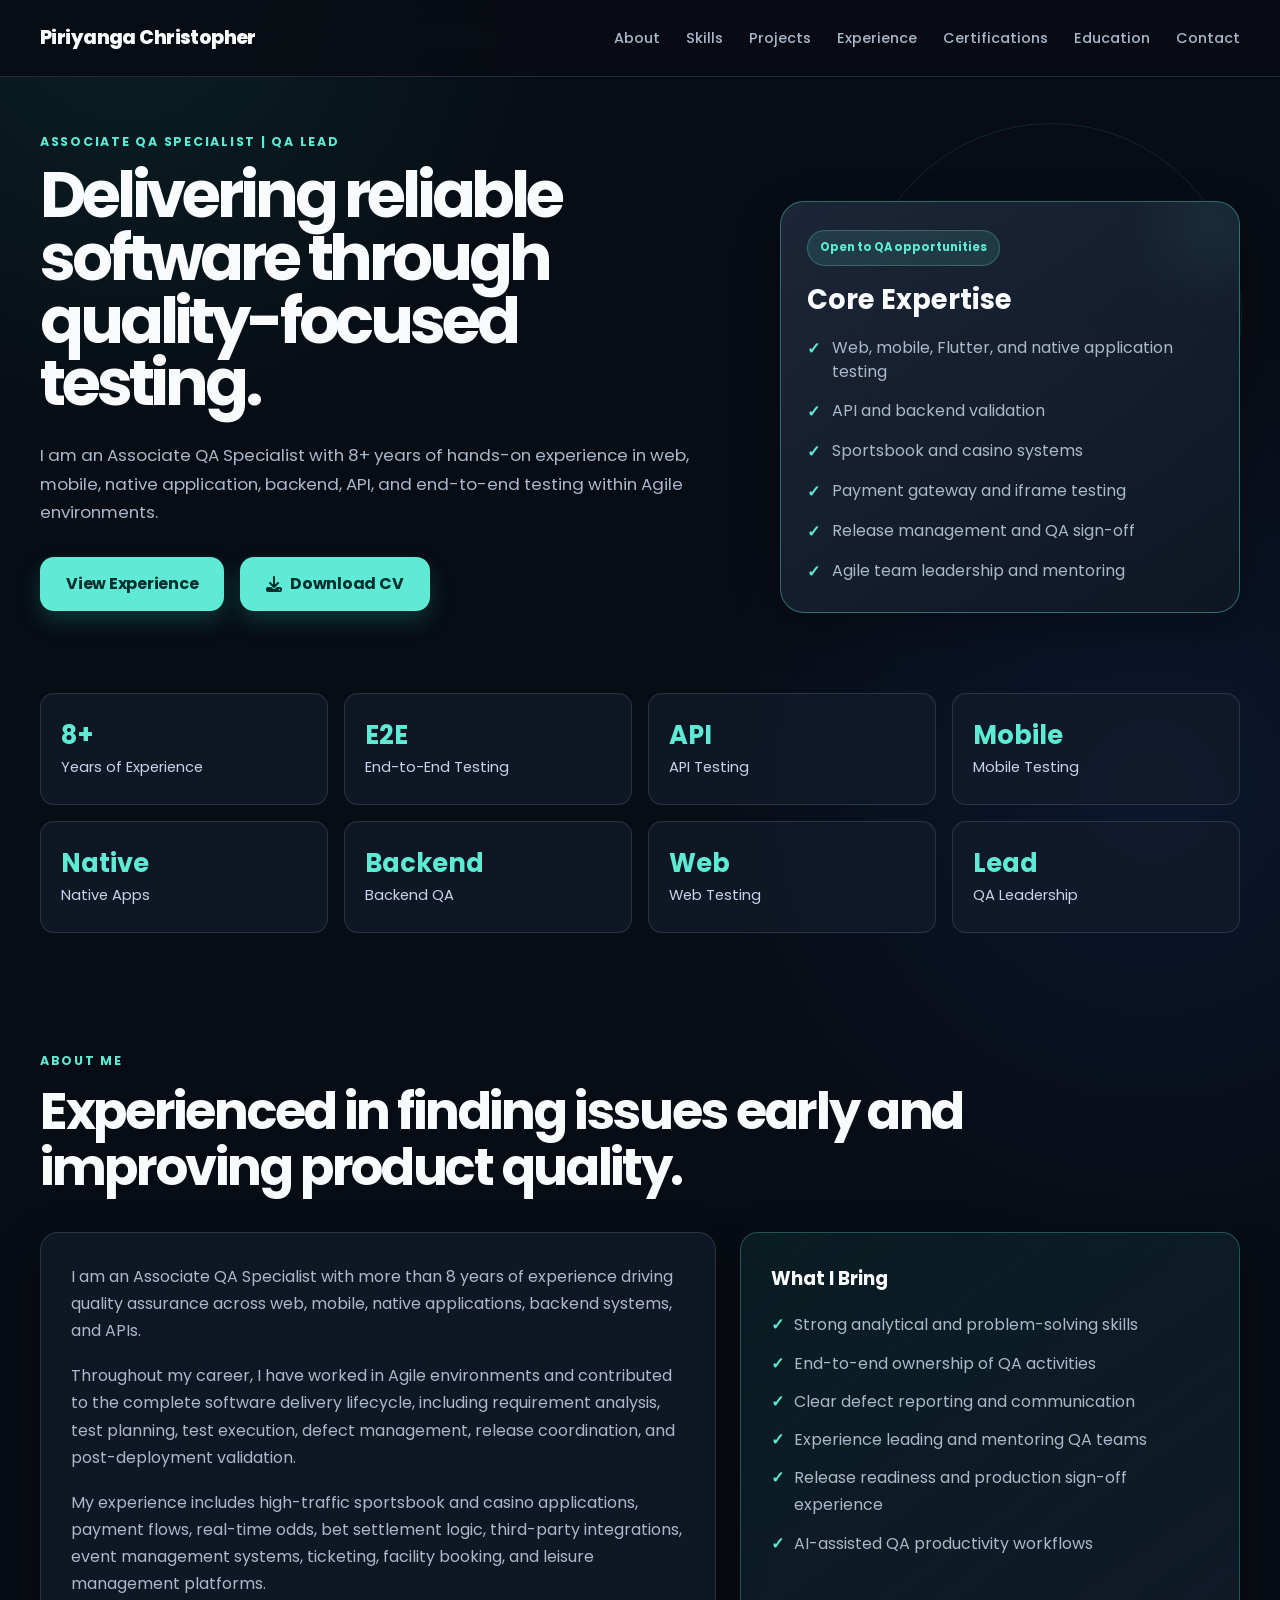
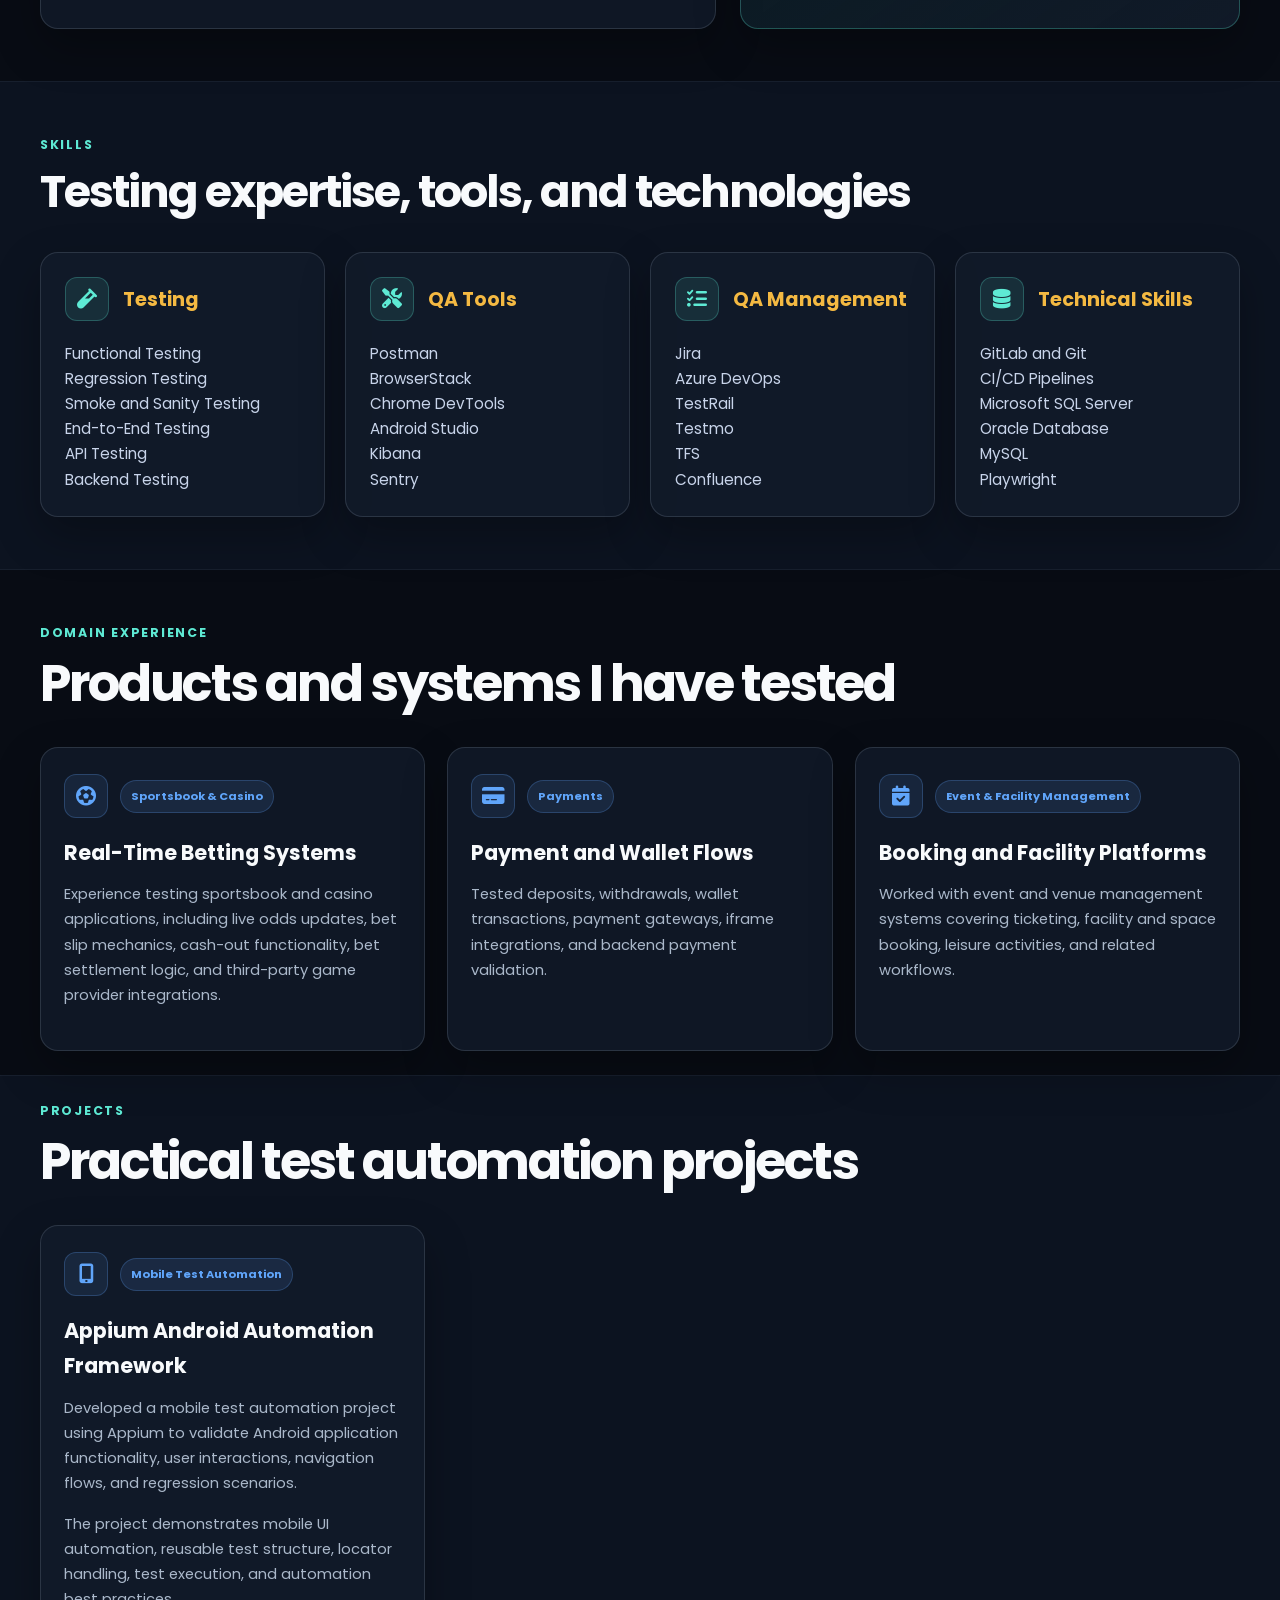
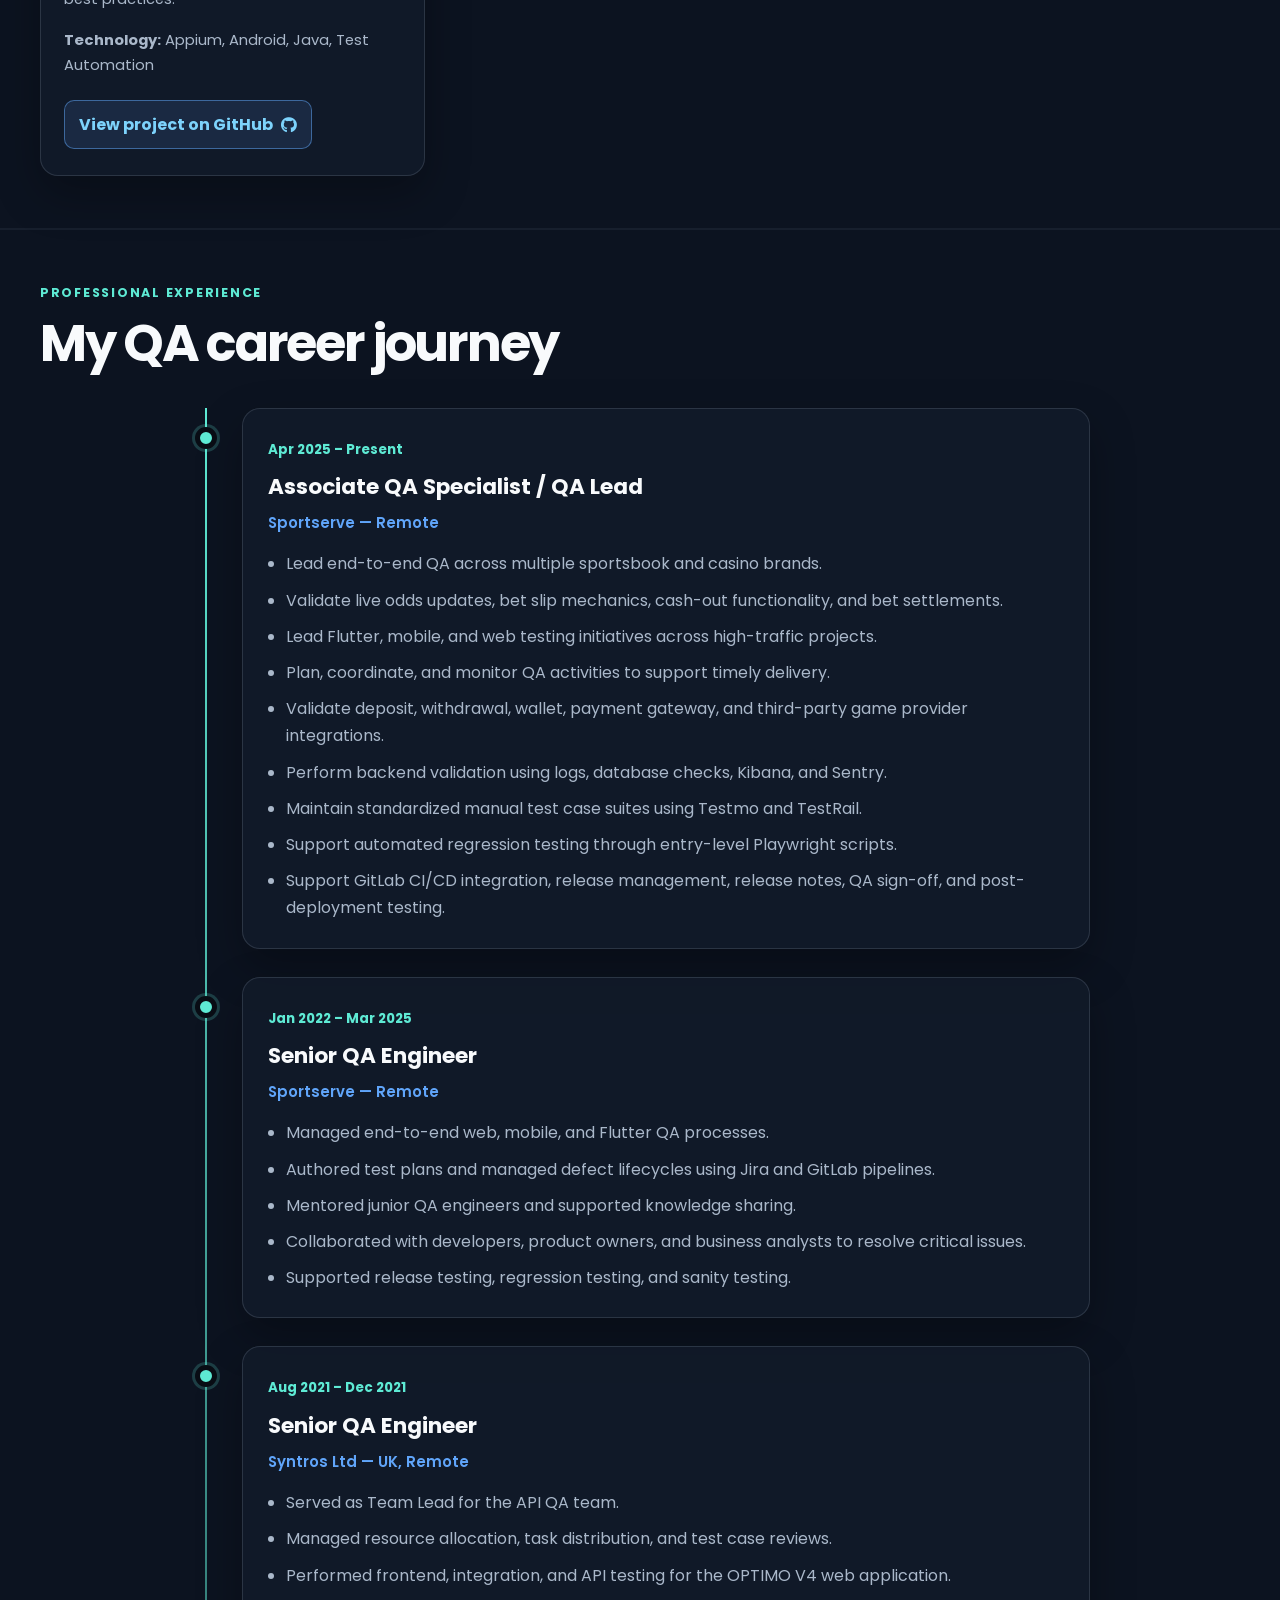
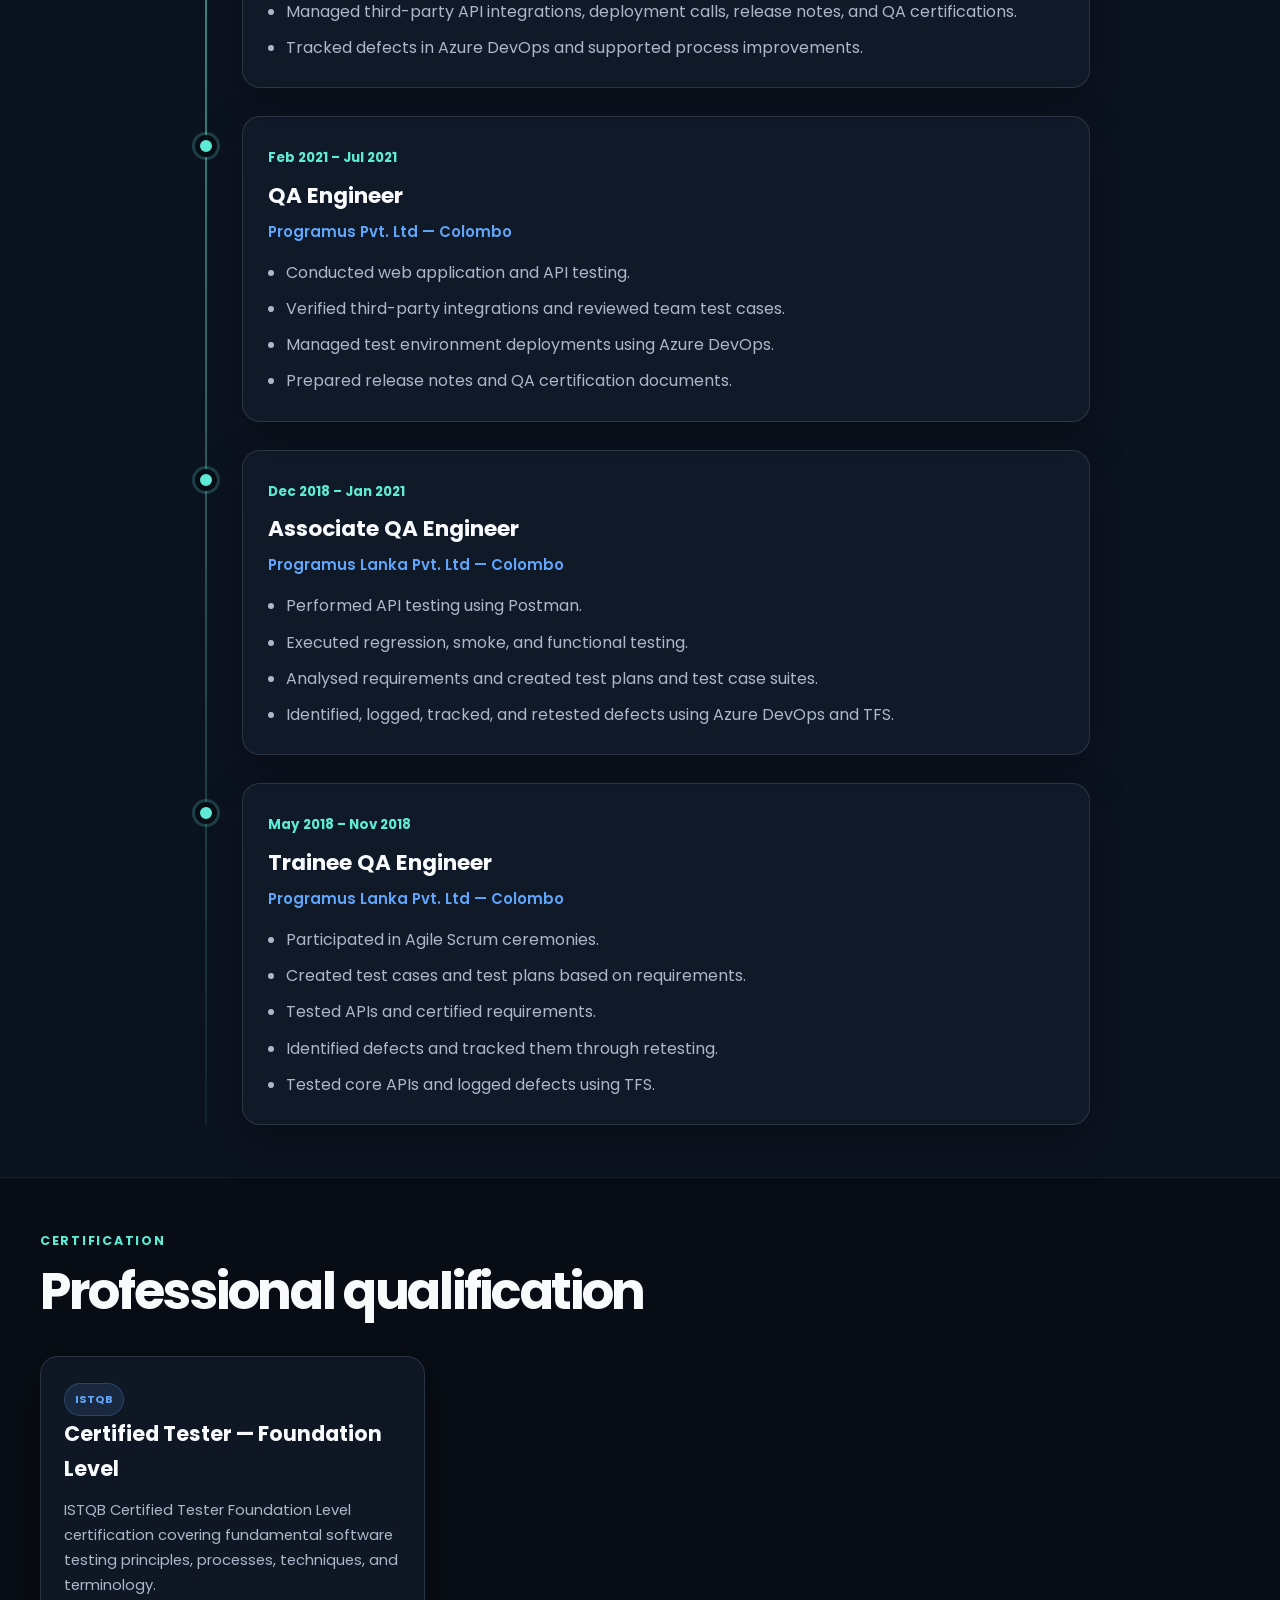
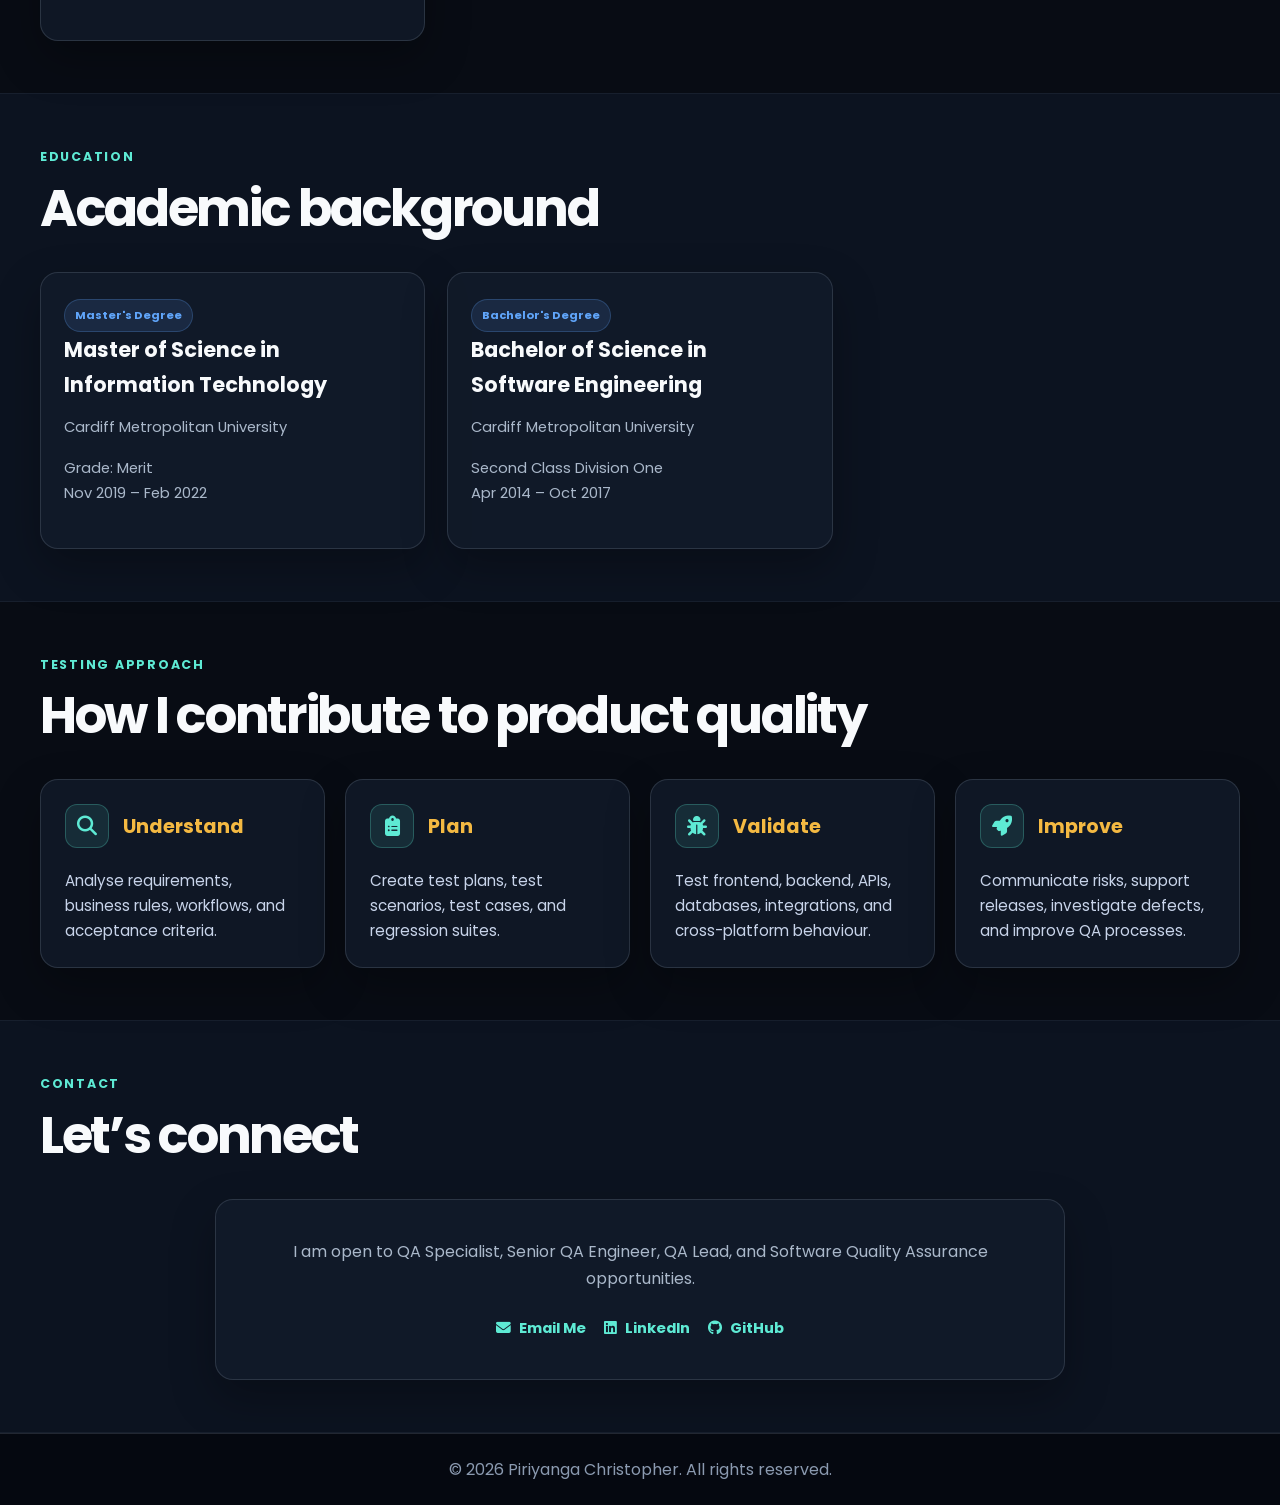
==== index.html @ d8bf3cd2 "Update index.html" ====
<!DOCTYPE html>
<html lang="en">
  <head>
    <meta charset="UTF-8" />
    <meta name="viewport" content="width=device-width, initial-scale=1.0" />

    <title>Piriyanga Christopher | Associate QA Specialist | QA Lead</title>

    <meta
      name="description"
      content="Portfolio of Piriyanga Christopher, an Associate QA Specialist / Lead with 8+ years of experience in web, mobile, backend, API, and end-to-end testing."
    />

    <link rel="preconnect" href="https://fonts.googleapis.com" />
    <link rel="preconnect" href="https://fonts.gstatic.com" crossorigin />
    <link
      href="https://fonts.googleapis.com/css2?family=Poppins:wght@400;500;600;700;800&display=swap"
      rel="stylesheet"
    />
    <link
      rel="stylesheet"
      href="https://cdnjs.cloudflare.com/ajax/libs/font-awesome/6.5.2/css/all.min.css"
    />

    <link rel="stylesheet" href="style.css" />
  </head>

  <body>
    <header class="header">
      <nav class="nav container">
        <a href="#home" class="logo">Piriyanga Christopher</a>

        <button
          class="nav-toggle"
          type="button"
          aria-label="Open navigation menu"
          aria-expanded="false"
          aria-controls="nav-menu"
        >
          <span></span>
          <span></span>
          <span></span>
        </button>

        <ul class="nav-menu" id="nav-menu">
          <li><a href="#about">About</a></li>
          <li><a href="#skills">Skills</a></li>
          <li><a href="#projects">Projects</a></li>
          <li><a href="#experience">Experience</a></li>
          <li><a href="#certifications">Certifications</a></li>
          <li><a href="#education">Education</a></li>
          <li><a href="#contact">Contact</a></li>
        </ul>
      </nav>
    </header>

    <main>
      <!-- Hero Section -->
      <section id="home" class="hero">
        <div class="container hero-content">
          <div class="hero-text">
            <p class="eyebrow">Associate QA Specialist | QA Lead</p>

            <h1>Delivering reliable software through quality-focused testing.</h1>

            <p class="intro">
              I am an Associate QA Specialist with 8+ years of hands-on
              experience in web, mobile, native application, backend, API, and
              end-to-end testing within Agile environments.
            </p>

            <div class="cta-group">
              <a href="#experience" class="btn btn-primary">View Experience</a>

              <a href="resume.pdf" class="btn btn-primary" download>
                <i class="fa-solid fa-download" aria-hidden="true"></i>
                Download CV
              </a>
            </div>
          </div>

          <div class="hero-card">
            <div class="badge">Open to QA opportunities</div>

            <h3>Core Expertise</h3>

            <ul>
              <li>Web, mobile, Flutter, and native application testing</li>
              <li>API and backend validation</li>
              <li>Sportsbook and casino systems</li>
              <li>Payment gateway and iframe testing</li>
              <li>Release management and QA sign-off</li>
              <li>Agile team leadership and mentoring</li>
            </ul>
          </div>

          <ul class="quick-stats">
            <li>
              <strong>8+</strong>
              <span>Years of Experience</span>
            </li>

            <li>
              <strong>E2E</strong>
              <span>End-to-End Testing</span>
            </li>

            <li>
              <strong>API</strong>
              <span>API Testing</span>
            </li>

            <li>
              <strong>Mobile</strong>
              <span>Mobile Testing</span>
            </li>

            <li>
              <strong>Native</strong>
              <span>Native Apps</span>
            </li>

            <li>
              <strong>Backend</strong>
              <span>Backend QA</span>
            </li>

            <li>
              <strong>Web</strong>
              <span>Web Testing</span>
            </li>

            <li>
              <strong>Lead</strong>
              <span>QA Leadership</span>
            </li>
          </ul>
        </div>
      </section>

      <!-- About Section -->
      <section id="about" class="section">
        <div class="container">
          <div class="section-heading">
            <p class="eyebrow">About Me</p>
            <h2>Experienced in finding issues early and improving product quality.</h2>
          </div>

          <div class="about-grid">
            <div class="about-card">
              <p>
                I am an Associate QA Specialist with more than 8 years of
                experience driving quality assurance across web, mobile, native
                applications, backend systems, and APIs.
              </p>

              <p>
                Throughout my career, I have worked in Agile environments and
                contributed to the complete software delivery lifecycle,
                including requirement analysis, test planning, test execution,
                defect management, release coordination, and post-deployment
                validation.
              </p>

              <p>
                My experience includes high-traffic sportsbook and casino
                applications, payment flows, real-time odds, bet settlement
                logic, third-party integrations, event management systems,
                ticketing, facility booking, and leisure management platforms.
              </p>
            </div>

            <div class="about-card highlight">
              <h3>What I Bring</h3>

              <ul>
                <li>Strong analytical and problem-solving skills</li>
                <li>End-to-end ownership of QA activities</li>
                <li>Clear defect reporting and communication</li>
                <li>Experience leading and mentoring QA teams</li>
                <li>Release readiness and production sign-off experience</li>
                <li>AI-assisted QA productivity workflows</li>
              </ul>
            </div>
          </div>
        </div>
      </section>

      <!-- Skills Section -->
      <section id="skills" class="section alt-bg">
        <div class="container">
          <div class="section-heading">
            <p class="eyebrow">Skills</p>
            <h2>Testing expertise, tools, and technologies</h2>
          </div>

          <div class="skills-grid">
            <div class="skill-box reveal">
              <div class="skill-header">
                <div class="skill-icon">
                  <i class="fa-solid fa-vial" aria-hidden="true"></i>
                </div>
                <h3>Testing</h3>
              </div>

              <p>Functional Testing</p>
              <p>Regression Testing</p>
              <p>Smoke and Sanity Testing</p>
              <p>End-to-End Testing</p>
              <p>API Testing</p>
              <p>Backend Testing</p>
            </div>

            <div class="skill-box reveal">
              <div class="skill-header">
                <div class="skill-icon">
                  <i class="fa-solid fa-screwdriver-wrench" aria-hidden="true"></i>
                </div>
                <h3>QA Tools</h3>
              </div>

              <p>Postman</p>
              <p>BrowserStack</p>
              <p>Chrome DevTools</p>
              <p>Android Studio</p>
              <p>Kibana</p>
              <p>Sentry</p>
            </div>

            <div class="skill-box reveal">
              <div class="skill-header">
                <div class="skill-icon">
                  <i class="fa-solid fa-list-check" aria-hidden="true"></i>
                </div>
                <h3>QA Management</h3>
              </div>

              <p>Jira</p>
              <p>Azure DevOps</p>
              <p>TestRail</p>
              <p>Testmo</p>
              <p>TFS</p>
              <p>Confluence</p>
            </div>

            <div class="skill-box reveal">
              <div class="skill-header">
                <div class="skill-icon">
                  <i class="fa-solid fa-database" aria-hidden="true"></i>
                </div>
                <h3>Technical Skills</h3>
              </div>

              <p>GitLab and Git</p>
              <p>CI/CD Pipelines</p>
              <p>Microsoft SQL Server</p>
              <p>Oracle Database</p>
              <p>MySQL</p>
              <p>Playwright</p>
            </div>
          </div>
        </div>
      </section>

      <!-- Domain Section -->
      <section class="section domain-section">
        <div class="container">
          <div class="section-heading">
            <p class="eyebrow">Domain Experience</p>
            <h2>Products and systems I have tested</h2>
          </div>

          <div class="project-grid">
            <article class="project-card reveal">
              <div class="project-header">
                <div class="project-icon">
                  <i class="fa-solid fa-futbol" aria-hidden="true"></i>
                </div>

                <div class="project-tag">Sportsbook &amp; Casino</div>
              </div>

              <h3>Real-Time Betting Systems</h3>

              <p>
                Experience testing sportsbook and casino applications, including live
                odds updates, bet slip mechanics, cash-out functionality, bet
                settlement logic, and third-party game provider integrations.
              </p>
            </article>

            <article class="project-card reveal">
              <div class="project-header">
                <div class="project-icon">
                  <i class="fa-solid fa-credit-card" aria-hidden="true"></i>
                </div>

                <div class="project-tag">Payments</div>
              </div>

              <h3>Payment and Wallet Flows</h3>

              <p>
                Tested deposits, withdrawals, wallet transactions, payment gateways,
                iframe integrations, and backend payment validation.
              </p>
            </article>

            <article class="project-card reveal">
              <div class="project-header">
                <div class="project-icon">
                  <i class="fa-solid fa-calendar-check" aria-hidden="true"></i>
                </div>

                <div class="project-tag">Event &amp; Facility Management</div>
              </div>

              <h3>Booking and Facility Platforms</h3>

              <p>
                Worked with event and venue management systems covering ticketing,
                facility and space booking, leisure activities, and related workflows.
              </p>
            </article>
          </div>
        </div>
      </section>

      <!-- Projects Section -->
      <section id="projects" class="section alt-bg projects-section">
        <div class="container">
          <div class="section-heading">
            <p class="eyebrow">Projects</p>
            <h2>Practical test automation projects</h2>
          </div>

          <div class="project-grid">
            <article class="project-card reveal">
              <div class="project-header">
                <div class="project-icon">
                  <i class="fa-solid fa-mobile-screen-button" aria-hidden="true"></i>
                </div>

                <div class="project-tag">Mobile Test Automation</div>
              </div>

              <h3>Appium Android Automation Framework</h3>

              <p>
                Developed a mobile test automation project using Appium to validate
                Android application functionality, user interactions, navigation flows,
                and regression scenarios.
              </p>

              <p>
                The project demonstrates mobile UI automation, reusable test structure,
                locator handling, test execution, and automation best practices.
              </p>

              <p>
                <strong>Technology:</strong> Appium, Android, Java, Test Automation
              </p>

              <a
                href="https://github.com/Piriyanga/appium-android-automation"
                target="_blank"
                rel="noopener noreferrer"
              >
                View project on GitHub
                <i class="fa-brands fa-github" aria-hidden="true"></i>
              </a>
            </article>
          </div>
        </div>
      </section>

      <!-- Experience Section -->
      <section id="experience" class="section alt-bg">
        <div class="container">
          <div class="section-heading">
            <p class="eyebrow">Professional Experience</p>
            <h2>My QA career journey</h2>
          </div>

          <div class="timeline">
            <div class="timeline-item">
              <div class="timeline-dot"></div>

              <div class="timeline-content">
                <span class="year">Apr 2025 – Present</span>

                <h3>Associate QA Specialist / QA Lead</h3>

                <p class="company">Sportserve — Remote</p>

                <ul>
                  <li>
                    Lead end-to-end QA across multiple sportsbook and casino brands.
                  </li>

                  <li>
                    Validate live odds updates, bet slip mechanics, cash-out
                    functionality, and bet settlements.
                  </li>

                  <li>
                    Lead Flutter, mobile, and web testing initiatives across
                    high-traffic projects.
                  </li>

                  <li>
                    Plan, coordinate, and monitor QA activities to support
                    timely delivery.
                  </li>

                  <li>
                    Validate deposit, withdrawal, wallet, payment gateway, and
                    third-party game provider integrations.
                  </li>

                  <li>
                    Perform backend validation using logs, database checks,
                    Kibana, and Sentry.
                  </li>

                  <li>
                    Maintain standardized manual test case suites using Testmo
                    and TestRail.
                  </li>

                  <li>
                    Support automated regression testing through entry-level
                    Playwright scripts.
                  </li>

                  <li>
                    Support GitLab CI/CD integration, release management,
                    release notes, QA sign-off, and post-deployment testing.
                  </li>
                </ul>
              </div>
            </div>

            <div class="timeline-item">
              <div class="timeline-dot"></div>

              <div class="timeline-content">
                <span class="year">Jan 2022 – Mar 2025</span>

                <h3>Senior QA Engineer</h3>

                <p class="company">Sportserve — Remote</p>

                <ul>
                  <li>
                    Managed end-to-end web, mobile, and Flutter QA processes.
                  </li>

                  <li>
                    Authored test plans and managed defect lifecycles using Jira
                    and GitLab pipelines.
                  </li>

                  <li>
                    Mentored junior QA engineers and supported knowledge sharing.
                  </li>

                  <li>
                    Collaborated with developers, product owners, and business
                    analysts to resolve critical issues.
                  </li>

                  <li>
                    Supported release testing, regression testing, and sanity
                    testing.
                  </li>
                </ul>
              </div>
            </div>

            <div class="timeline-item">
              <div class="timeline-dot"></div>

              <div class="timeline-content">
                <span class="year">Aug 2021 – Dec 2021</span>

                <h3>Senior QA Engineer</h3>

                <p class="company">Syntros Ltd — UK, Remote</p>

                <ul>
                  <li>
                    Served as Team Lead for the API QA team.
                  </li>

                  <li>
                    Managed resource allocation, task distribution, and test
                    case reviews.
                  </li>

                  <li>
                    Performed frontend, integration, and API testing for the
                    OPTIMO V4 web application.
                  </li>

                  <li>
                    Managed third-party API integrations, deployment calls,
                    release notes, and QA certifications.
                  </li>

                  <li>
                    Tracked defects in Azure DevOps and supported process
                    improvements.
                  </li>
                </ul>
              </div>
            </div>

            <div class="timeline-item">
              <div class="timeline-dot"></div>

              <div class="timeline-content">
                <span class="year">Feb 2021 – Jul 2021</span>

                <h3>QA Engineer</h3>

                <p class="company">Programus Pvt. Ltd — Colombo</p>

                <ul>
                  <li>
                    Conducted web application and API testing.
                  </li>

                  <li>
                    Verified third-party integrations and reviewed team test
                    cases.
                  </li>

                  <li>
                    Managed test environment deployments using Azure DevOps.
                  </li>

                  <li>
                    Prepared release notes and QA certification documents.
                  </li>
                </ul>
              </div>
            </div>

            <div class="timeline-item">
              <div class="timeline-dot"></div>

              <div class="timeline-content">
                <span class="year">Dec 2018 – Jan 2021</span>

                <h3>Associate QA Engineer</h3>

                <p class="company">Programus Lanka Pvt. Ltd — Colombo</p>

                <ul>
                  <li>
                    Performed API testing using Postman.
                  </li>

                  <li>
                    Executed regression, smoke, and functional testing.
                  </li>

                  <li>
                    Analysed requirements and created test plans and test case
                    suites.
                  </li>

                  <li>
                    Identified, logged, tracked, and retested defects using
                    Azure DevOps and TFS.
                  </li>
                </ul>
              </div>
            </div>

            <div class="timeline-item">
              <div class="timeline-dot"></div>

              <div class="timeline-content">
                <span class="year">May 2018 – Nov 2018</span>

                <h3>Trainee QA Engineer</h3>

                <p class="company">Programus Lanka Pvt. Ltd — Colombo</p>

                <ul>
                  <li>
                    Participated in Agile Scrum ceremonies.
                  </li>

                  <li>
                    Created test cases and test plans based on requirements.
                  </li>

                  <li>
                    Tested APIs and certified requirements.
                  </li>

                  <li>
                    Identified defects and tracked them through retesting.
                  </li>

                  <li>
                    Tested core APIs and logged defects using TFS.
                  </li>
                </ul>
              </div>
            </div>
          </div>
        </div>
      </section>

      <!-- Certifications Section -->
      <section id="certifications" class="section">
        <div class="container">
          <div class="section-heading">
            <p class="eyebrow">Certification</p>
            <h2>Professional qualification</h2>
          </div>

          <div class="project-grid">
            <article class="project-card">
              <div class="project-tag">ISTQB</div>

              <h3>Certified Tester — Foundation Level</h3>

              <p>
                ISTQB Certified Tester Foundation Level certification covering
                fundamental software testing principles, processes, techniques,
                and terminology.
              </p>
            </article>
          </div>
        </div>
      </section>

      <!-- Education Section -->
      <section id="education" class="section alt-bg">
        <div class="container">
          <div class="section-heading">
            <p class="eyebrow">Education</p>
            <h2>Academic background</h2>
          </div>

          <div class="project-grid">
            <article class="project-card">
              <div class="project-tag">Master's Degree</div>

              <h3>Master of Science in Information Technology</h3>

              <p>Cardiff Metropolitan University</p>

              <p>
                Grade: Merit<br />
                Nov 2019 – Feb 2022
              </p>
            </article>

            <article class="project-card">
              <div class="project-tag">Bachelor's Degree</div>

              <h3>Bachelor of Science in Software Engineering</h3>

              <p>Cardiff Metropolitan University</p>

              <p>
                Second Class Division One<br />
                Apr 2014 – Oct 2017
              </p>
            </article>
          </div>
        </div>
      </section>

      <!-- Testing Approach Section -->
      <section class="section">
        <div class="container">
          <div class="section-heading">
            <p class="eyebrow">Testing Approach</p>
            <h2>How I contribute to product quality</h2>
          </div>

          <div class="skills-grid">
            <div class="skill-box reveal">
              <div class="skill-header">
                <div class="skill-icon">
                  <i class="fa-solid fa-magnifying-glass" aria-hidden="true"></i>
                </div>

                <h3>Understand</h3>
              </div>

              <p>
                Analyse requirements, business rules, workflows, and acceptance
                criteria.
              </p>
            </div>

            <div class="skill-box reveal">
              <div class="skill-header">
                <div class="skill-icon">
                  <i class="fa-solid fa-clipboard-list" aria-hidden="true"></i>
                </div>

                <h3>Plan</h3>
              </div>

              <p>
                Create test plans, test scenarios, test cases, and regression suites.
              </p>
            </div>

            <div class="skill-box reveal">
              <div class="skill-header">
                <div class="skill-icon">
                  <i class="fa-solid fa-bug" aria-hidden="true"></i>
                </div>

                <h3>Validate</h3>
              </div>

              <p>
                Test frontend, backend, APIs, databases, integrations, and
                cross-platform behaviour.
              </p>
            </div>

            <div class="skill-box reveal">
              <div class="skill-header">
                <div class="skill-icon">
                  <i class="fa-solid fa-rocket" aria-hidden="true"></i>
                </div>

                <h3>Improve</h3>
              </div>

              <p>
                Communicate risks, support releases, investigate defects, and improve
                QA processes.
              </p>
            </div>
          </div>
        </div>
      </section>

      <!-- Contact Section -->
      <section id="contact" class="section alt-bg">
        <div class="container">
          <div class="section-heading">
            <p class="eyebrow">Contact</p>
            <h2>Let’s connect</h2>
          </div>

          <div class="contact-box">
            <p>
              I am open to QA Specialist, Senior QA Engineer, QA Lead, and Software
              Quality Assurance opportunities.
            </p>

            <div class="contact-links">
              <a href="mailto:piriyanga14@gmail.com?subject=Portfolio%20Enquiry">
              <i class="fa-solid fa-envelope" aria-hidden="true"></i>
              Email Me
              </a>

              <a
                href="https://www.linkedin.com/in/piriyanga-christopher-16295391/"
                target="_blank"
                rel="noopener noreferrer"
              >
                <i class="fa-brands fa-linkedin" aria-hidden="true"></i>
                LinkedIn
              </a>

              <a
                href="https://github.com/Piriyanga"
                target="_blank"
                rel="noopener noreferrer"
              >
                <i class="fa-brands fa-github" aria-hidden="true"></i>
                GitHub
              </a>
            </div>
          </div>
        </div>
      </section>
    </main>

    <footer class="footer">
      <div class="container footer-content">
        <p>
          &copy; <span id="year"></span> Piriyanga Christopher. All rights reserved.
        </p>
      </div>
    </footer>

    <button id="back-to-top" type="button" aria-label="Back to top">
      <i class="fa-solid fa-arrow-up" aria-hidden="true"></i>
    </button>

    <script src="script.js"></script>
  </body>
</html>
---- style.css ----
:root {
  --background: #080c14;
  --background-soft: #0f1724;
  --card: #121c2b;
  --card-hover: #172337;
  --primary: #f8fafc;
  --secondary: #aab8ca;
  --muted: #8b9ab0;
  --accent: #5eead4;
  --accent-dark: #14b8a6;
  --blue: #60a5fa;
  --border: rgba(148, 163, 184, 0.2);
  --border-bright: rgba(94, 234, 212, 0.45);
  --shadow: 0 18px 45px rgba(0, 0, 0, 0.28);
  --radius: 18px;
  --section-space: 52px;
  --section-space-small: 24px;
}

/* Reset */

* {
  box-sizing: border-box;
  margin: 0;
  padding: 0;
}

html {
  max-width: 100%;
  overflow-x: clip;
  scroll-behavior: smooth;
}

body {
  background:
    radial-gradient(
      circle at 10% 0%,
      rgba(20, 184, 166, 0.12),
      transparent 28rem
    ),
    radial-gradient(
      circle at 90% 10%,
      rgba(37, 99, 235, 0.12),
      transparent 30rem
    ),
    var(--background);
  color: var(--primary);
  font-family: "Poppins", sans-serif;
  line-height: 1.7;
  max-width: 100%;
  min-height: 100vh;
  overflow-x: clip;
}

::selection {
  background: var(--accent);
  color: #042f2e;
}

a {
  color: inherit;
  text-decoration: none;
}

ul {
  list-style: none;
}

button,
a {
  -webkit-tap-highlight-color: transparent;
}

.container {
  margin: 0 auto;
  width: min(1200px, calc(100% - 40px));
}

/* Scroll offset for sticky header */
section[id] {
  scroll-margin-top: 90px;
}

/* Sections */

.section {
  padding: var(--section-space) 0;
}

.alt-bg {
  background: rgba(15, 23, 36, 0.72);
  border-bottom: 1px solid rgba(148, 163, 184, 0.08);
  border-top: 1px solid rgba(148, 163, 184, 0.08);
}

.section-heading {
  margin-bottom: 36px;
  max-width: 1000px;
}

.eyebrow {
  color: var(--accent);
  font-size: 0.78rem;
  font-weight: 700;
  letter-spacing: 0.14em;
  margin-bottom: 12px;
  text-transform: uppercase;
}

.section-heading h2 {
  color: var(--primary);
  font-size: clamp(2rem, 4vw, 3.2rem);
  letter-spacing: -0.045em;
  line-height: 1.1;
  max-width: 100%;
  white-space: normal;
}

#skills .section-heading h2 {
  font-size: clamp(1.8rem, 3.5vw, 3rem);
  white-space: nowrap;
}

/* Reduce the gap between Domain Experience and Projects */

.domain-section {
  padding-bottom: var(--section-space-small);
}

.projects-section {
  padding-top: var(--section-space-small);
}

/* Header */

.header {
  backdrop-filter: blur(16px);
  background: rgba(8, 12, 20, 0.88);
  border-bottom: 1px solid var(--border);
  position: sticky;
  top: 0;
  z-index: 1000;
}

.nav {
  align-items: center;
  display: flex;
  justify-content: space-between;
  min-height: 76px;
  position: relative;
}

.logo {
  color: var(--primary);
  font-size: 1.2rem;
  font-weight: 800;
  letter-spacing: -0.03em;
}

.nav-menu {
  align-items: center;
  display: flex;
  gap: 26px;
}

.nav-menu a {
  color: var(--secondary);
  display: block;
  font-size: 0.9rem;
  font-weight: 500;
  transition:
    color 0.2s ease,
    transform 0.2s ease;
}

.nav-menu a:hover,
.nav-menu a:focus-visible {
  color: var(--accent);
  transform: translateY(-1px);
}

.nav-toggle {
  background: transparent;
  border: 1px solid rgba(255, 255, 255, 0.15);
  border-radius: 10px;
  cursor: pointer;
  display: none;
  height: 44px;
  padding: 9px;
  width: 44px;
}

.nav-toggle span {
  background: var(--accent);
  border-radius: 999px;
  display: block;
  height: 2px;
  margin: 5px auto;
  transition:
    opacity 0.3s ease,
    transform 0.3s ease;
  width: 24px;
}

/* Hero */

.hero {
  min-height: auto;
  padding: 54px 0 65px;
  position: relative;
}

.hero::before {
  border: 1px solid rgba(94, 234, 212, 0.12);
  border-radius: 50%;
  content: "";
  height: 380px;
  pointer-events: none;
  position: absolute;
  right: 3%;
  top: 5%;
  width: 380px;
  z-index: -1;
}

.hero-content {
  align-items: start;
  display: grid;
  gap: 48px 52px;
  grid-template-columns: minmax(0, 1.25fr) minmax(360px, 0.85fr);
}

.hero-text {
  min-width: 0;
}

.hero-text h1 {
  color: var(--primary);
  font-size: clamp(3rem, 5vw, 4.5rem);
  letter-spacing: -0.065em;
  line-height: 0.98;
  margin-bottom: 26px;
  max-width: 760px;
}

.intro {
  color: var(--secondary);
  font-size: 1.05rem;
  line-height: 1.7;
  margin-bottom: 30px;
  max-width: 720px;
}

/* Buttons */

.cta-group {
  display: flex;
  flex-wrap: wrap;
  gap: 16px;
  margin-bottom: 34px;
}

.btn {
  align-items: center;
  border-radius: 14px;
  cursor: pointer;
  display: inline-flex;
  font-size: 1rem;
  font-weight: 700;
  gap: 8px;
  justify-content: center;
  letter-spacing: -0.015em;
  min-height: 54px;
  padding: 0 26px;
  transition:
    background 0.2s ease,
    border-color 0.2s ease,
    box-shadow 0.2s ease,
    color 0.2s ease,
    transform 0.2s ease;
}

.btn:hover {
  transform: translateY(-2px);
}

.btn:focus-visible {
  outline: 3px solid rgba(94, 234, 212, 0.35);
  outline-offset: 3px;
}

.btn-primary {
  background: var(--accent);
  box-shadow: 0 10px 22px rgba(20, 184, 166, 0.24);
  color: #042f2e;
}

.btn-primary:hover {
  background: #9cf9ed;
  box-shadow: 0 14px 28px rgba(20, 184, 166, 0.28);
}

.btn-secondary {
  background: rgba(18, 28, 43, 0.7);
  border: 1px solid var(--border);
  color: var(--primary);
}

.btn-secondary:hover {
  border-color: var(--border-bright);
  color: var(--accent);
}

/* Core Expertise card */

.hero-card {
  align-self: start;
  background:
    linear-gradient(
      145deg,
      rgba(30, 41, 59, 0.92),
      rgba(15, 23, 36, 0.92)
    );
  border: 1px solid rgba(94, 234, 212, 0.38);
  border-radius: 24px;
  box-shadow: var(--shadow);
  justify-self: end;
  margin-top: 70px;
  overflow: hidden;
  padding: 28px 26px;
  position: relative;
  width: min(100%, 460px);
}

.hero-card::after {
  background: var(--accent);
  border-radius: 50%;
  content: "";
  filter: blur(35px);
  height: 80px;
  opacity: 0.12;
  pointer-events: none;
  position: absolute;
  right: -15px;
  top: -15px;
  width: 80px;
}

.badge {
  background: rgba(94, 234, 212, 0.12);
  border: 1px solid rgba(94, 234, 212, 0.28);
  border-radius: 999px;
  color: var(--accent);
  display: inline-block;
  font-size: 0.72rem;
  font-weight: 700;
  margin-bottom: 18px;
  padding: 7px 12px;
  position: relative;
  z-index: 1;
}

.hero-card h3 {
  color: var(--primary);
  font-size: clamp(1.7rem, 2vw, 2.1rem);
  line-height: 1.2;
  margin-bottom: 20px;
  position: relative;
  z-index: 1;
}

.hero-card ul {
  display: grid;
  gap: 15px;
  position: relative;
  z-index: 1;
}

.hero-card li {
  align-items: flex-start;
  color: var(--secondary);
  display: flex;
  gap: 12px;
  line-height: 1.5;
}

.hero-card li::before {
  color: var(--accent);
  content: "✓";
  flex-shrink: 0;
  font-weight: 700;
  margin-top: 1px;
}

/* Quick stats */

.quick-stats {
  display: grid;
  gap: 16px;
  grid-column: 1 / -1;
  grid-template-columns: repeat(4, minmax(0, 1fr));
  margin: 0;
  padding: 0;
  width: 100%;
}

.quick-stats li {
  align-items: flex-start;
  background: rgba(18, 28, 43, 0.72);
  border: 1px solid var(--border);
  border-radius: 14px;
  display: flex;
  flex-direction: column;
  justify-content: center;
  min-height: 112px;
  padding: 18px 20px;
  transition:
    border-color 0.2s ease,
    background 0.2s ease,
    transform 0.2s ease;
}

.quick-stats li:hover {
  background: rgba(23, 35, 55, 0.9);
  border-color: var(--border-bright);
  transform: translateY(-3px);
}

.quick-stats strong {
  color: var(--accent);
  display: block;
  font-size: 1.6rem;
  font-weight: 700;
  line-height: 1.2;
  margin-bottom: 7px;
}

.quick-stats span {
  color: #c7d3ea;
  font-size: 0.92rem;
  line-height: 1.4;
}

/* Shared cards */

.about-card,
.skill-box,
.project-card,
.contact-box,
.timeline-content {
  background: rgba(18, 28, 43, 0.78);
  border: 1px solid var(--border);
  border-radius: var(--radius);
  box-shadow: var(--shadow);
}

/* About */

.about-grid {
  display: grid;
  gap: 24px;
  grid-template-columns: 1.35fr 1fr;
}

.about-card {
  padding: 30px;
}

.about-card p {
  color: var(--secondary);
  margin-bottom: 18px;
}

.about-card p:last-child {
  margin-bottom: 0;
}

.about-card.highlight {
  background:
    linear-gradient(
      145deg,
      rgba(20, 184, 166, 0.1),
      rgba(18, 28, 43, 0.86)
    );
  border-color: rgba(94, 234, 212, 0.28);
}

.about-card h3 {
  margin-bottom: 17px;
}

.about-card.highlight ul {
  display: grid;
  gap: 11px;
}

.about-card.highlight li {
  color: var(--secondary);
  padding-left: 23px;
  position: relative;
}

.about-card.highlight li::before {
  color: var(--accent);
  content: "✓";
  font-weight: 700;
  left: 0;
  position: absolute;
}

/* Skills */

.skills-grid {
  display: grid;
  gap: 20px;
  grid-template-columns: repeat(4, minmax(0, 1fr));
}

.skill-box {
  padding: 24px;
  transition:
    border-color 0.2s ease,
    transform 0.2s ease;
}

.skill-box:hover,
.project-card:hover {
  border-color: rgba(94, 234, 212, 0.38);
  transform: translateY(-4px);
}

.skill-header {
  align-items: center;
  display: flex;
  gap: 0.9rem;
  margin-bottom: 1.25rem;
  min-width: 0;
}

.skill-header h3 {
  color: #f4b942;
  font-size: clamp(1rem, 1.5vw, 1.35rem);
  font-weight: 700;
  line-height: 1.2;
  margin: 0;
  min-width: 0;
}

.skill-icon,
.project-icon {
  align-items: center;
  background: rgba(94, 234, 212, 0.1);
  border: 1px solid rgba(94, 234, 212, 0.25);
  border-radius: 12px;
  color: var(--accent);
  display: flex;
  flex-shrink: 0;
  font-size: 1.25rem;
  height: 44px;
  justify-content: center;
  transition:
    background 0.25s ease,
    color 0.25s ease,
    transform 0.25s ease;
  width: 44px;
}

.skill-box:hover .skill-icon,
.project-card:hover .project-icon {
  background: var(--accent);
  color: #042f2e;
  transform: translateY(-2px) rotate(-3deg);
}

.skill-box p {
  color: #c8d4ea;
  font-size: 0.95rem;
  line-height: 1.65;
}

/* Project and Domain cards */

.project-grid {
  display: grid;
  gap: 22px;
  grid-template-columns: repeat(3, minmax(0, 1fr));
}

.project-card {
  padding: 26px 23px;
  transition:
    border-color 0.2s ease,
    transform 0.2s ease;
}

.project-header {
  align-items: center;
  display: flex;
  flex-wrap: wrap;
  gap: 12px;
  margin-bottom: 17px;
  min-width: 0;
}

.project-icon {
  background: rgba(96, 165, 250, 0.1);
  border-color: rgba(96, 165, 250, 0.25);
  color: var(--blue);
}

.project-tag {
  background: rgba(96, 165, 250, 0.12);
  border: 1px solid rgba(96, 165, 250, 0.24);
  border-radius: 999px;
  color: var(--blue);
  display: inline-block;
  font-size: 0.7rem;
  font-weight: 700;
  margin-bottom: 0;
  padding: 6px 10px;
}

.project-card h3 {
  font-size: 1.3rem;
  margin-bottom: 12px;
  overflow-wrap: anywhere;
}

.project-card p {
  color: var(--secondary);
  font-size: 0.92rem;
  margin-bottom: 16px;
}

.project-card ul {
  color: var(--secondary);
  display: grid;
  gap: 7px;
  padding-left: 18px;
}

.project-card li {
  list-style: disc;
}

.project-card a {
  color: var(--accent);
  font-weight: 700;
}

/* Timeline */

.timeline {
  margin: 0 auto;
  max-width: 900px;
  position: relative;
}

.timeline::before {
  background: linear-gradient(var(--accent), rgba(94, 234, 212, 0.08));
  bottom: 0;
  content: "";
  left: 15px;
  position: absolute;
  top: 0;
  width: 2px;
}

.timeline-item {
  margin-bottom: 28px;
  padding-left: 52px;
  position: relative;
}

.timeline-item:last-child {
  margin-bottom: 0;
}

.timeline-dot {
  background: var(--accent);
  border: 5px solid var(--background);
  border-radius: 50%;
  box-shadow: 0 0 0 3px rgba(94, 234, 212, 0.2);
  height: 22px;
  left: 5px;
  position: absolute;
  top: 19px;
  width: 22px;
}

.timeline-content {
  padding: 26px 25px;
}

.year {
  color: var(--accent);
  display: inline-block;
  font-size: 0.84rem;
  font-weight: 700;
  margin-bottom: 8px;
}

.timeline-content h3 {
  font-size: 1.35rem;
  margin-bottom: 4px;
  overflow-wrap: anywhere;
}

.company {
  color: var(--blue);
  font-size: 0.93rem;
  font-weight: 600;
  margin-bottom: 15px;
}

.timeline-content ul {
  color: var(--secondary);
  display: grid;
  gap: 9px;
  padding-left: 18px;
}

.timeline-content li {
  list-style: disc;
}

/* Contact */

.contact-box {
  margin: 0 auto;
  max-width: 850px;
  padding: 38px 30px;
  text-align: center;
}

.contact-box p {
  color: var(--secondary);
  font-size: 1rem;
  margin-bottom: 24px;
}

.contact-links {
  align-items: center;
  display: flex;
  flex-wrap: wrap;
  gap: 18px;
  justify-content: center;
}

.contact-links a {
  align-items: center;
  color: var(--accent);
  display: inline-flex;
  font-size: 0.92rem;
  font-weight: 700;
  gap: 8px;
}

.contact-links a:hover,
.contact-links a:focus-visible {
  color: #99f6e4;
}

/* Footer */

.footer {
  background: #050810;
  border-top: 1px solid var(--border);
  color: var(--muted);
  padding: 22px 0;
}

.footer-content {
  align-items: center;
  display: flex;
  justify-content: center;
  text-align: center;
}

/* Scroll reveal */

.reveal {
  opacity: 0;
  transform: translateY(24px);
  transition:
    opacity 0.7s ease,
    transform 0.7s ease;
}

.reveal.visible {
  opacity: 1;
  transform: translateY(0);
}

.skills-grid .reveal:nth-child(2),
.project-grid .reveal:nth-child(2) {
  transition-delay: 0.1s;
}

.skills-grid .reveal:nth-child(3),
.project-grid .reveal:nth-child(3) {
  transition-delay: 0.2s;
}

.skills-grid .reveal:nth-child(4) {
  transition-delay: 0.3s;
}

/* Back to top button */

#back-to-top {
  align-items: center;
  background: var(--accent);
  border: 0;
  border-radius: 50%;
  bottom: 18px;
  box-shadow: 0 10px 24px rgba(20, 184, 166, 0.35);
  color: #042f2e;
  cursor: pointer;
  display: flex;
  font-size: 1.1rem;
  height: 48px;
  justify-content: center;
  opacity: 0;
  pointer-events: none;
  position: fixed;
  right: calc((100vw - min(1200px, calc(100% - 40px))) / 2 + 16px);
  transform: translateY(18px) scale(0.92);
  transition:
    opacity 0.28s ease,
    transform 0.28s ease,
    background-color 0.2s ease,
    box-shadow 0.2s ease;
  visibility: hidden;
  width: 48px;
  z-index: 9999;
}

#back-to-top.visible {
  opacity: 1;
  pointer-events: auto;
  transform: translateY(0) scale(1);
  visibility: visible;
}

#back-to-top:hover {
  background: #9cf9ed;
  box-shadow: 0 14px 30px rgba(20, 184, 166, 0.42);
  transform: translateY(-3px) scale(1);
}

#back-to-top:active {
  transform: translateY(0) scale(0.96);
}

#back-to-top:focus-visible {
  outline: 3px solid rgba(94, 234, 212, 0.5);
  outline-offset: 3px;
}

/* Tablet */

@media (max-width: 950px) {
  .hero-content {
    grid-template-columns: 1fr;
  }

  .hero-card {
    justify-self: start;
    margin-top: 0;
    max-width: 650px;
    width: 100%;
  }

  .skills-grid {
    grid-template-columns: repeat(2, minmax(0, 1fr));
  }

  .project-grid {
    grid-template-columns: 1fr;
  }

  #skills .section-heading h2 {
    white-space: normal;
  }
}

/* Mobile */

@media (max-width: 768px) {
  .container {
    width: min(100% - 30px, 1200px);
  }

  .section {
    padding: 48px 0;
  }

  .domain-section {
    padding-bottom: 22px;
    padding-top: 18px;
  }

  .projects-section {
    padding-top: 18px;
    padding-bottom: 22px;
  }

  .section-heading {
    margin-bottom: 28px;
  }

  .hero {
    padding: 50px 0 45px;
  }

  .hero::before {
    display: none;
  }

  .hero-text h1 {
    font-size: clamp(2.7rem, 11vw, 4rem);
    line-height: 1;
  }

  #skills .section-heading h2 {
    white-space: normal;
  }

  .about-grid {
    grid-template-columns: 1fr;
  }

  .quick-stats {
    grid-template-columns: repeat(2, minmax(0, 1fr));
  }

  .nav-toggle {
    display: block;
    position: relative;
    z-index: 1001;
  }

  .nav-menu {
    background: #101a2a;
    border: 1px solid rgba(255, 255, 255, 0.1);
    border-radius: 0 0 16px 16px;
    border-top: none;
    box-shadow: 0 18px 40px rgba(0, 0, 0, 0.3);
    display: flex;
    flex-direction: column;
    gap: 0.25rem;
    left: 50%;
    opacity: 0;
    padding: 0.75rem 1rem;
    position: absolute;
    top: 100%;
    transform: translate(-50%, -10px);
    transition:
      opacity 0.25s ease,
      visibility 0.25s ease,
      transform 0.25s ease;
    visibility: hidden;
    width: 100vw;
    z-index: 1000;
  }

  .nav-menu.active {
    opacity: 1;
    transform: translate(-50%, 0);
    visibility: visible;
  }

  .nav-menu li {
    width: 100%;
  }

  .nav-menu a {
    border-radius: 10px;
    color: #eaf2ff;
    padding: 0.85rem 1rem;
    width: 100%;
  }

  .nav-menu a:hover,
  .nav-menu a:focus-visible {
    background: rgba(87, 214, 190, 0.12);
    color: var(--accent);
    transform: none;
  }

  .container,
  .section,
  .hero,
  .project-card,
  .skill-box,
  .timeline-content,
  .hero-card {
    max-width: 100%;
  }

  .project-tag,
  .skill-header h3,
  .timeline-content h3 {
    overflow-wrap: anywhere;
    word-break: break-word;
  }

  .about-card p,
  .project-card p {
    text-align: left;
  }
}

@media (max-width: 520px) {
  .logo {
    font-size: 1.05rem;
  }

  .section {
    padding: 44px 0;
  }

  .domain-section {
    padding-bottom: 20px;
  }

  .projects-section {
    padding-top: 20px;
  }

  .hero {
    padding: 42px 0 40px;
  }

  .hero-text h1 {
    font-size: clamp(2.5rem, 12vw, 3.4rem);
    letter-spacing: -0.055em;
  }

  .intro {
    font-size: 0.98rem;
  }

  .cta-group {
    align-items: stretch;
    flex-direction: column;
  }

  .btn {
    min-height: 52px;
    padding: 0 20px;
    width: 100%;
  }

  .quick-stats {
    grid-template-columns: 1fr;
  }

  .quick-stats li {
    min-height: 96px;
  }

  .hero-card,
  .about-card,
  .timeline-content,
  .contact-box {
    padding: 23px 20px;
  }

  .skills-grid {
    grid-template-columns: 1fr;
  }

  .skill-header,
  .project-header {
    align-items: flex-start;
    gap: 0.75rem;
  }

  .skill-icon,
  .project-icon {
    height: 42px;
    width: 42px;
  }

  .timeline-item {
    padding-left: 42px;
  }

  .contact-links {
    align-items: center;
    flex-direction: column;
  }

  #back-to-top {
    bottom: 16px;
    right: 16px;
  }
}

/* Hamburger animation */

.nav-toggle.active span:nth-child(1) {
  transform: translateY(7px) rotate(45deg);
}

.nav-toggle.active span:nth-child(2) {
  opacity: 0;
}

.nav-toggle.active span:nth-child(3) {
  transform: translateY(-7px) rotate(-45deg);
}

/* Accessibility */

@media (prefers-reduced-motion: reduce) {
  html {
    scroll-behavior: auto;
  }

  .reveal {
    opacity: 1;
    transform: none;
    transition: none;
  }

  .btn,
  .nav-menu,
  .nav-toggle span,
  .skill-icon,
  .project-icon,
  .skill-box,
  .project-card,
  .quick-stats li,
  #back-to-top {
    transition: none;
  }
}

/* Project card GitHub link */

.project-card a[href*="github"],
.project-card a[href*="GitHub"] {
  align-items: center;
  background: rgba(96, 165, 250, 0.12);
  border: 1px solid rgba(96, 165, 250, 0.5);
  border-radius: 10px;
  color: #7dd3fc !important;
  display: inline-flex;
  font-weight: 700;
  gap: 8px;
  margin-top: 6px;
  padding: 10px 14px;
  text-decoration: none;
  transition:
    background 0.2s ease,
    border-color 0.2s ease,
    color 0.2s ease,
    transform 0.2s ease;
}

.project-card a[href*="github"]:hover,
.project-card a[href*="GitHub"]:hover,
.project-card a[href*="github"]:focus-visible,
.project-card a[href*="GitHub"]:focus-visible {
  background: rgba(94, 234, 212, 0.15);
  border-color: var(--accent);
  color: var(--accent) !important;
  transform: translateY(-1px);
  text-decoration: none;
}

.project-card a[href*="github"] i,
.project-card a[href*="GitHub"] i {
  color: currentColor;
}
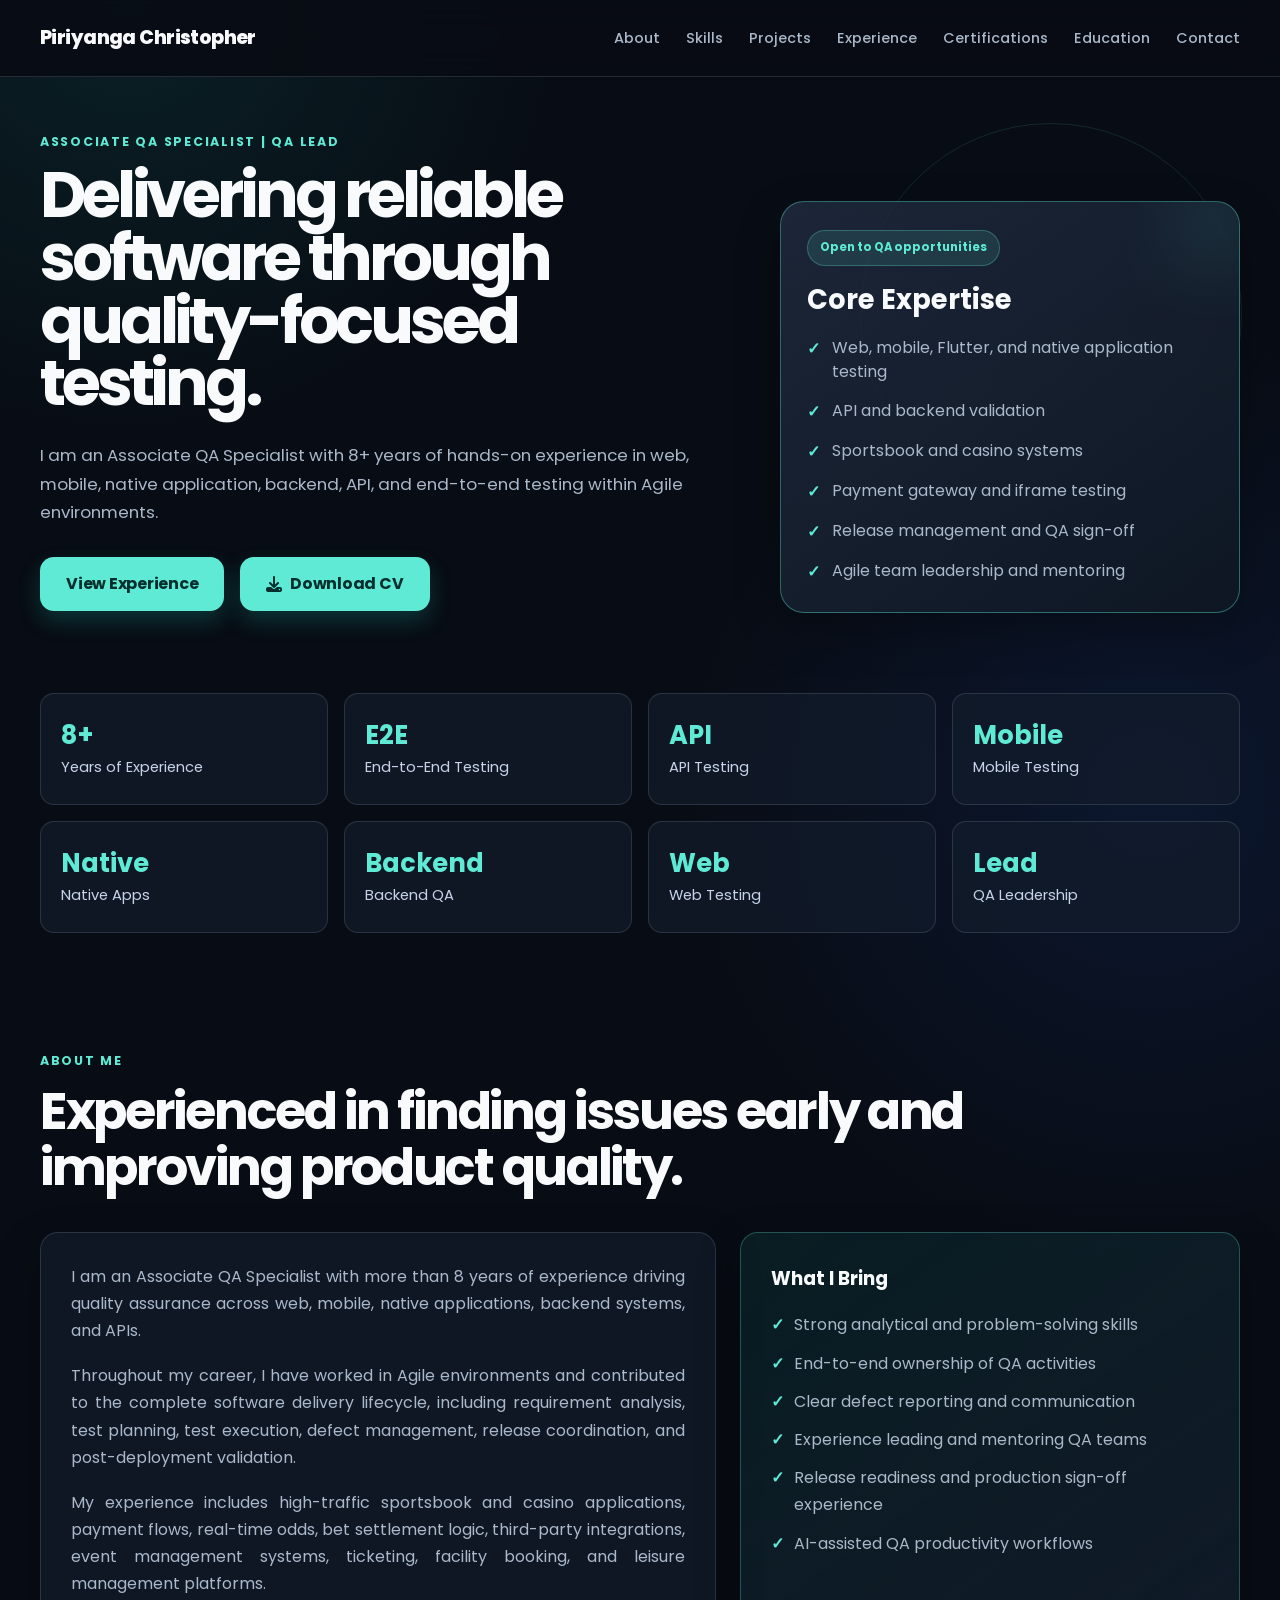
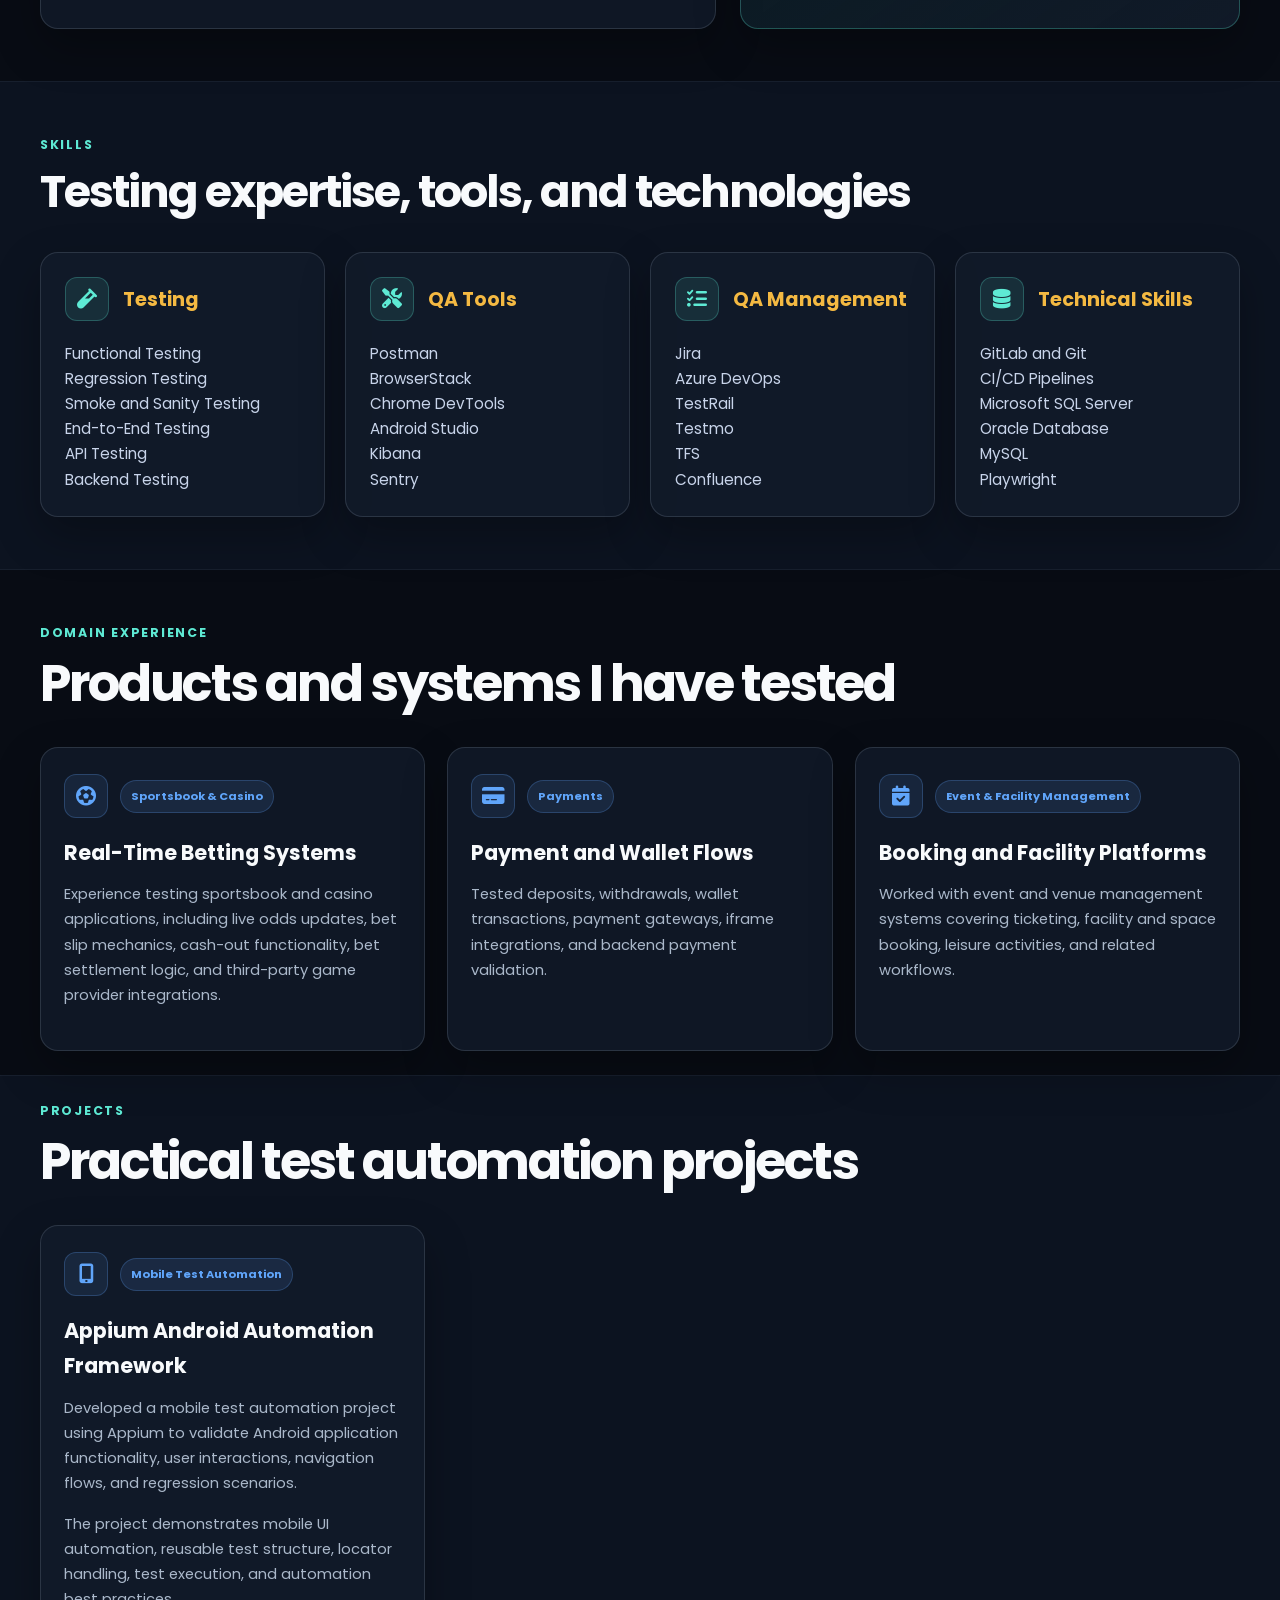
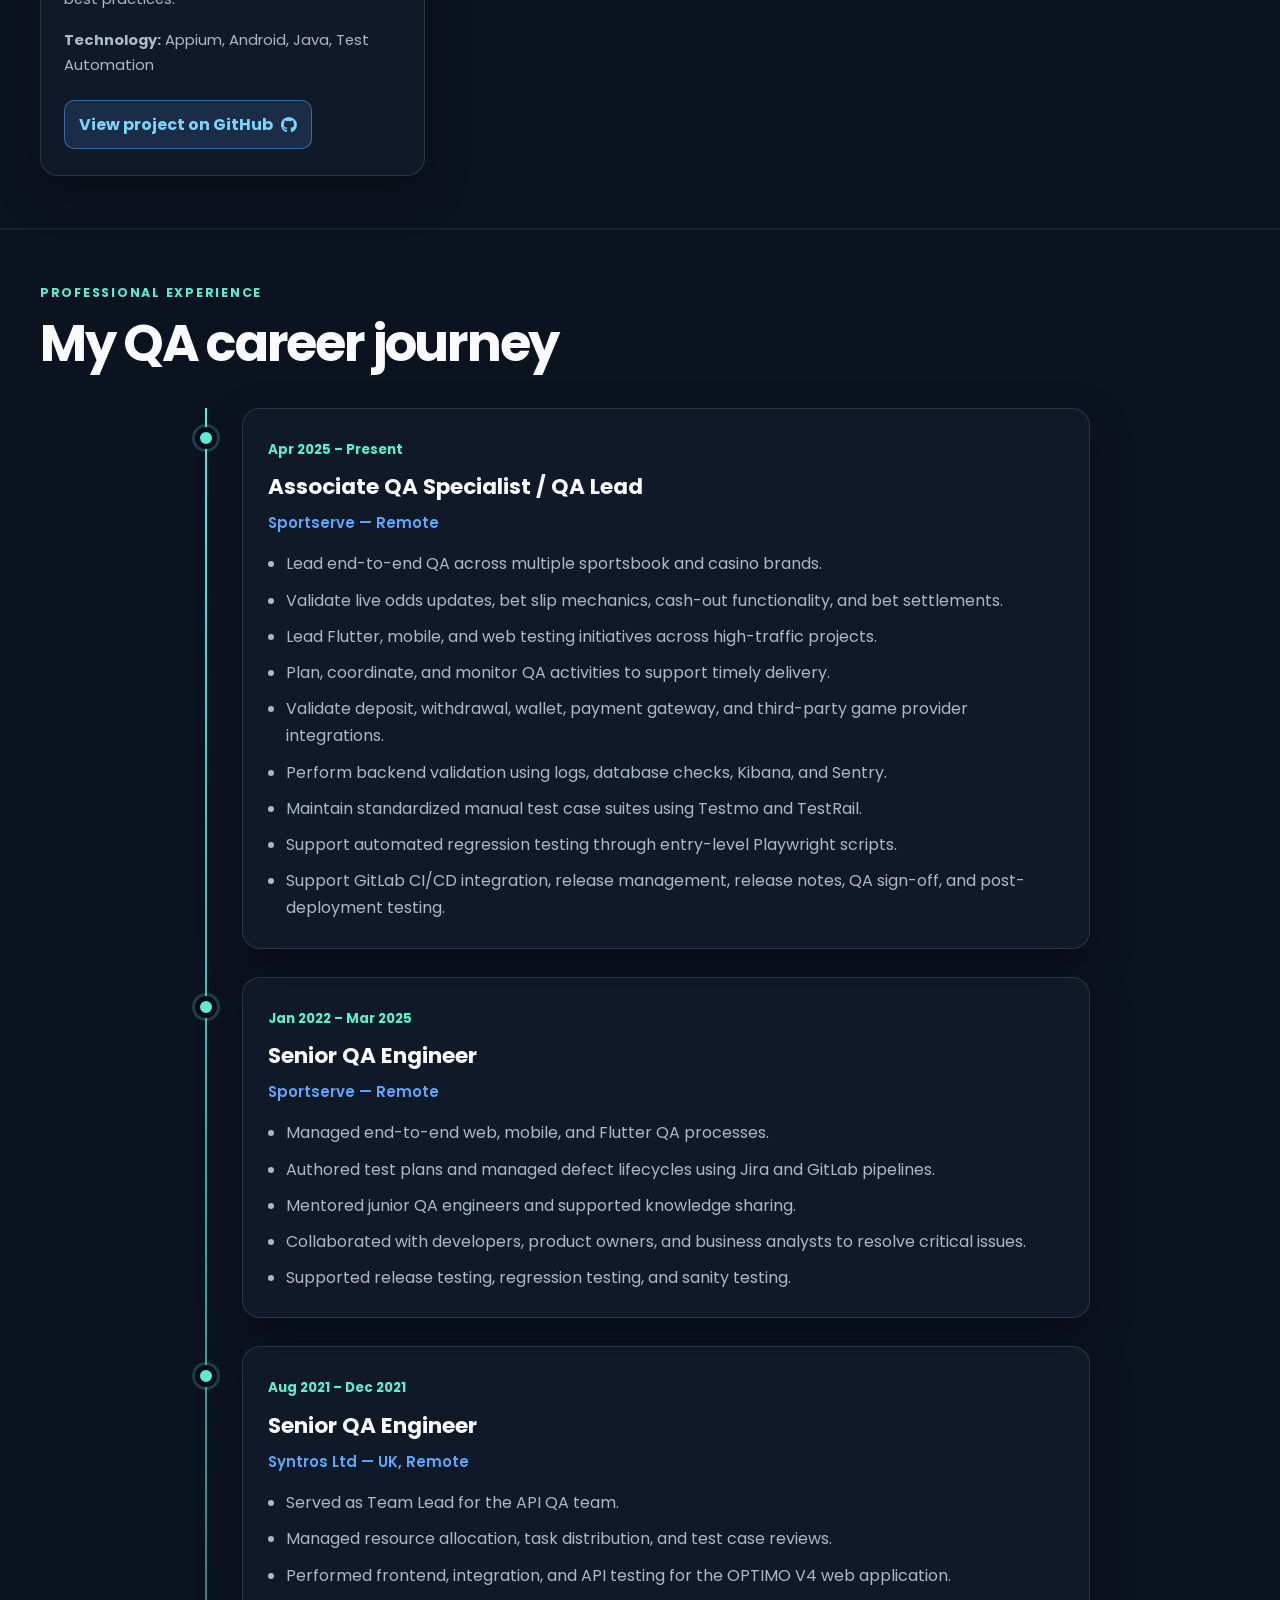
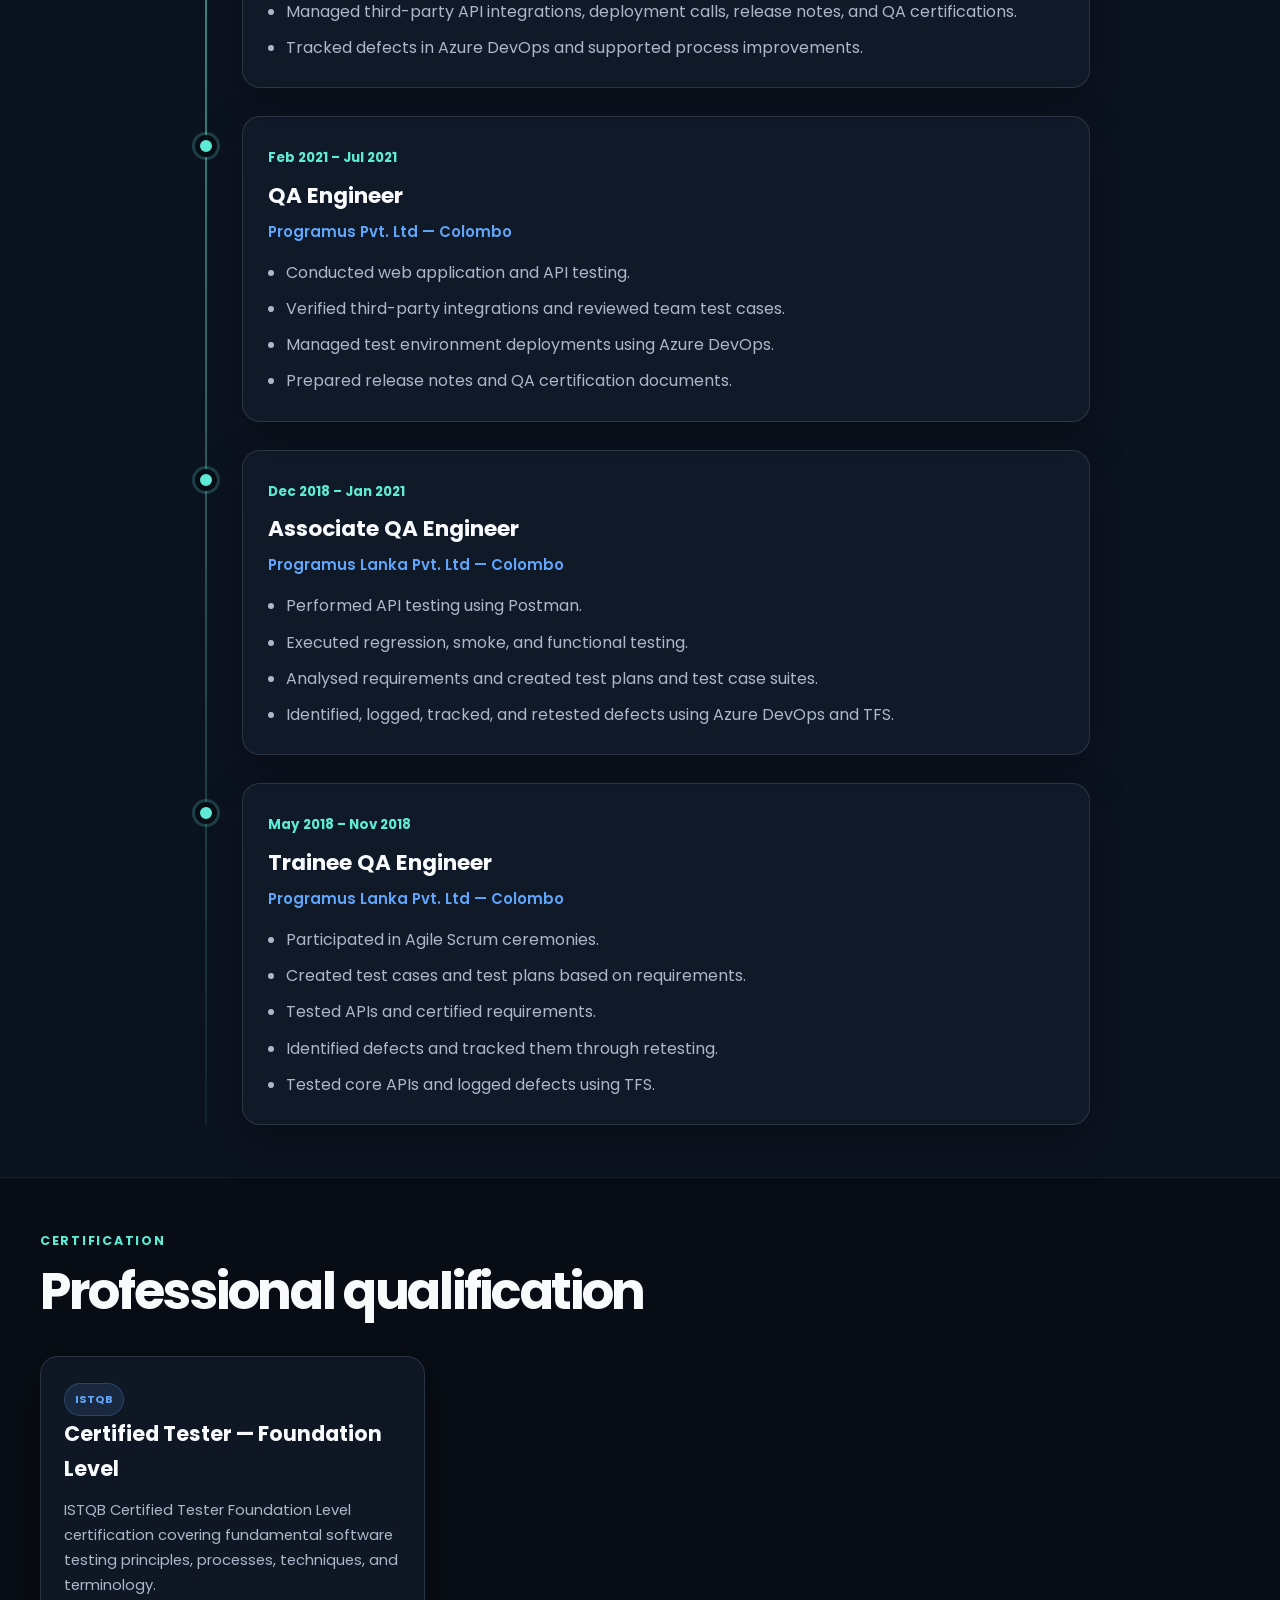
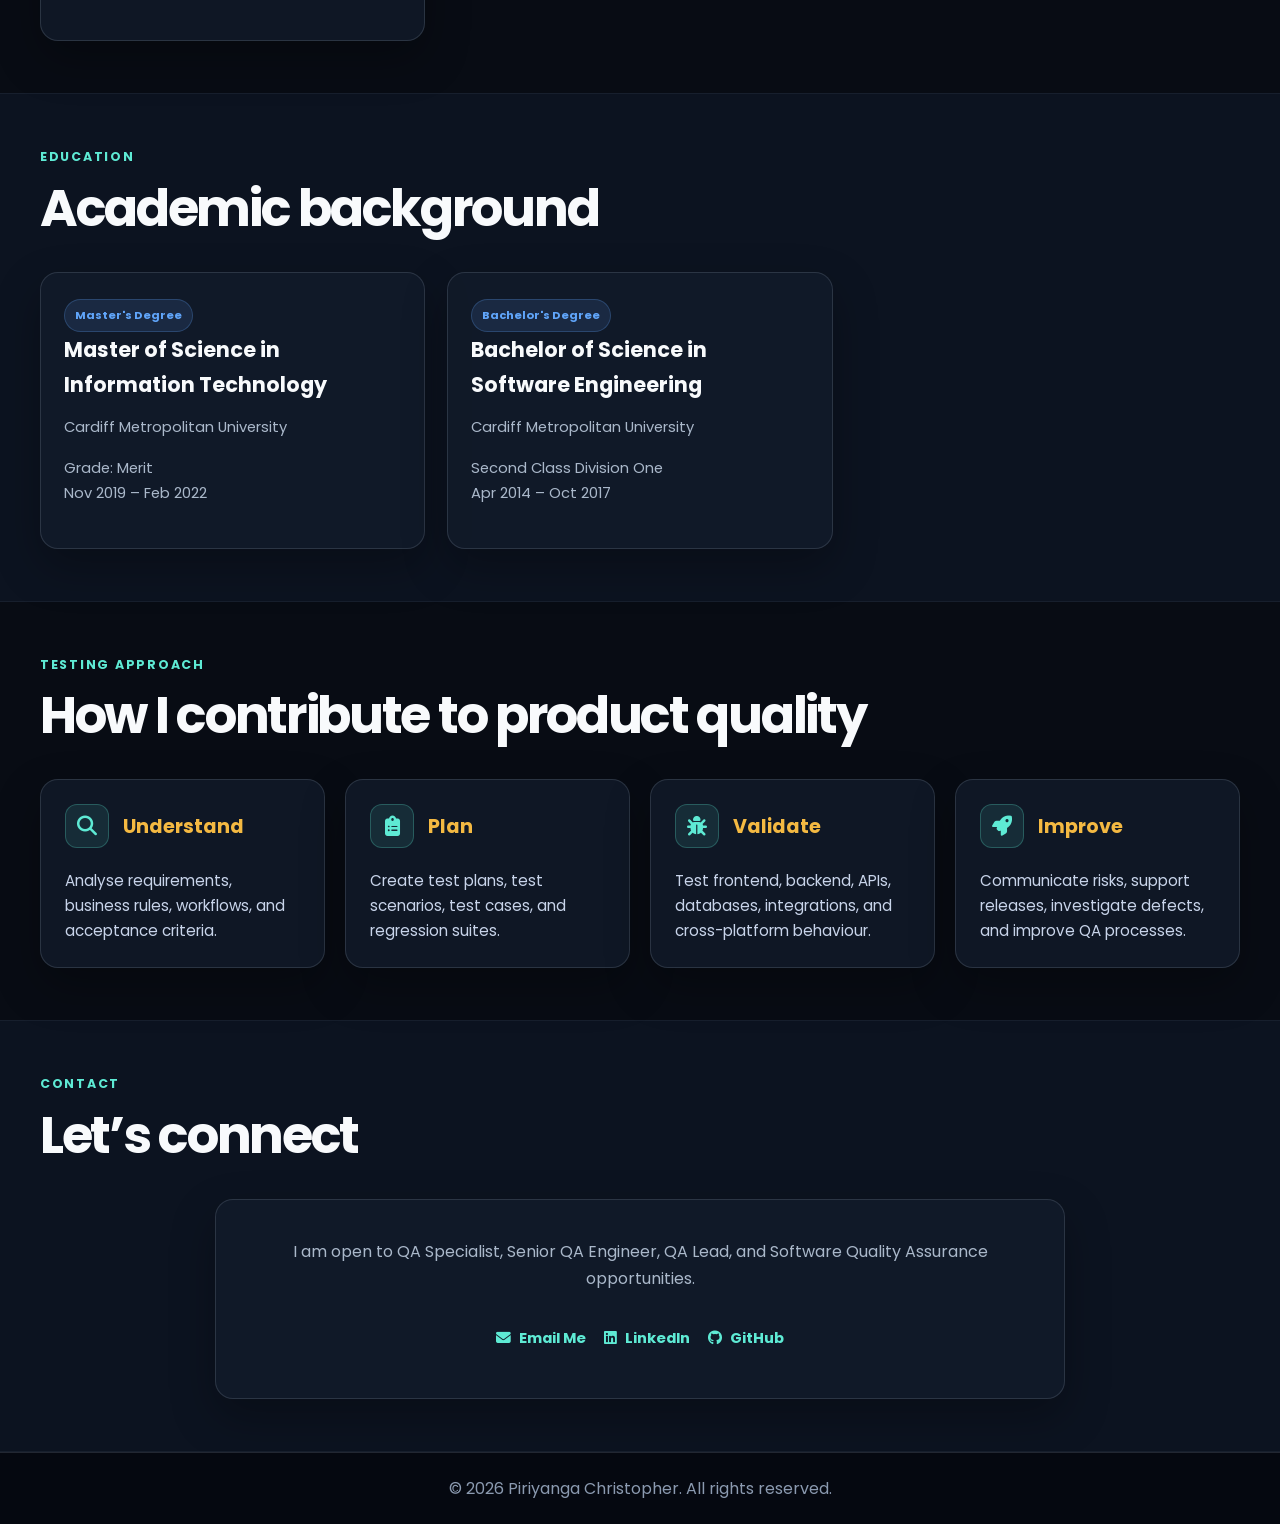
==== commit 8c72ae02: "Update index.html Add favicon svg" ====
--- a/index.html
+++ b/index.html
@@ -5,6 +5,9 @@
     <meta name="viewport" content="width=device-width, initial-scale=1.0" />
 
     <title>Piriyanga Christopher | Associate QA Specialist | QA Lead</title>
+
+    <link rel="icon" type="image/svg+xml" href="favicon.svg" />
+    <link rel="apple-touch-icon" href="favicon.svg" />
 
     <meta
       name="description"
--- a/style.css
+++ b/style.css
@@ -76,7 +76,8 @@
   width: min(1200px, calc(100% - 40px));
 }
 
-/* Scroll offset for sticky header */
+/* Keep linked section headings visible below the sticky header */
+
 section[id] {
   scroll-margin-top: 90px;
 }
@@ -174,7 +175,8 @@
 }
 
 .nav-menu a:hover,
-.nav-menu a:focus-visible {
+.nav-menu a:focus-visible,
+.nav-menu a.active {
   color: var(--accent);
   transform: translateY(-1px);
 }
@@ -301,13 +303,13 @@
 }
 
 .btn-secondary {
-  background: rgba(18, 28, 43, 0.7);
-  border: 1px solid var(--border);
-  color: var(--primary);
+  background: transparent;
+  border: 1px solid var(--accent);
+  color: var(--accent);
 }
 
 .btn-secondary:hover {
-  border-color: var(--border-bright);
+  background: rgba(94, 234, 212, 0.12);
   color: var(--accent);
 }
 
@@ -643,9 +645,37 @@
   list-style: disc;
 }
 
-.project-card a {
+/* GitHub project link */
+
+.project-card a[href*="github"] {
+  align-items: center;
+  background: rgba(96, 165, 250, 0.14);
+  border: 1px solid rgba(96, 165, 250, 0.5);
+  border-radius: 10px;
+  color: #7dd3fc;
+  display: inline-flex;
+  font-weight: 700;
+  gap: 8px;
+  margin-top: 6px;
+  min-height: 44px;
+  padding: 10px 14px;
+  transition:
+    background 0.2s ease,
+    border-color 0.2s ease,
+    color 0.2s ease,
+    transform 0.2s ease;
+}
+
+.project-card a[href*="github"]:hover,
+.project-card a[href*="github"]:focus-visible {
+  background: rgba(94, 234, 212, 0.15);
+  border-color: var(--accent);
   color: var(--accent);
-  font-weight: 700;
+  transform: translateY(-2px);
+}
+
+.project-card a[href*="github"] i {
+  color: currentColor;
 }
 
 /* Timeline */
@@ -754,6 +784,7 @@
   font-size: 0.92rem;
   font-weight: 700;
   gap: 8px;
+  min-height: 44px;
 }
 
 .contact-links a:hover,
@@ -813,7 +844,7 @@
   background: var(--accent);
   border: 0;
   border-radius: 50%;
-  bottom: 18px;
+  bottom: max(16px, env(safe-area-inset-bottom));
   box-shadow: 0 10px 24px rgba(20, 184, 166, 0.35);
   color: #042f2e;
   cursor: pointer;
@@ -902,8 +933,8 @@
   }
 
   .projects-section {
+    padding-bottom: 22px;
     padding-top: 18px;
-    padding-bottom: 22px;
   }
 
   .section-heading {
@@ -983,7 +1014,8 @@
   }
 
   .nav-menu a:hover,
-  .nav-menu a:focus-visible {
+  .nav-menu a:focus-visible,
+  .nav-menu a.active {
     background: rgba(87, 214, 190, 0.12);
     color: var(--accent);
     transform: none;
@@ -1010,7 +1042,13 @@
   .project-card p {
     text-align: left;
   }
-}
+
+  #back-to-top {
+    right: 16px;
+  }
+}
+
+/* Small mobile */
 
 @media (max-width: 520px) {
   .logo {
@@ -1094,7 +1132,7 @@
   }
 
   #back-to-top {
-    bottom: 16px;
+    bottom: max(16px, env(safe-area-inset-bottom));
     right: 16px;
   }
 }
@@ -1113,7 +1151,34 @@
   transform: translateY(-7px) rotate(-45deg);
 }
 
-/* Accessibility */
+/* Keyboard accessibility */
+
+a:focus-visible,
+button:focus-visible {
+  outline: 3px solid var(--accent);
+  outline-offset: 4px;
+}
+
+.nav-toggle:focus-visible {
+  border-color: var(--accent);
+  outline: 3px solid rgba(94, 234, 212, 0.35);
+  outline-offset: 3px;
+}
+
+/* Desktop paragraph alignment */
+
+@media (min-width: 769px) {
+  .about-card p {
+    text-align: justify;
+    text-justify: inter-word;
+  }
+
+  .project-card p {
+    text-align: left;
+  }
+}
+
+/* Reduced-motion accessibility */
 
 @media (prefers-reduced-motion: reduce) {
   html {
@@ -1138,41 +1203,3 @@
     transition: none;
   }
 }
-
-/* Project card GitHub link */
-
-.project-card a[href*="github"],
-.project-card a[href*="GitHub"] {
-  align-items: center;
-  background: rgba(96, 165, 250, 0.12);
-  border: 1px solid rgba(96, 165, 250, 0.5);
-  border-radius: 10px;
-  color: #7dd3fc !important;
-  display: inline-flex;
-  font-weight: 700;
-  gap: 8px;
-  margin-top: 6px;
-  padding: 10px 14px;
-  text-decoration: none;
-  transition:
-    background 0.2s ease,
-    border-color 0.2s ease,
-    color 0.2s ease,
-    transform 0.2s ease;
-}
-
-.project-card a[href*="github"]:hover,
-.project-card a[href*="GitHub"]:hover,
-.project-card a[href*="github"]:focus-visible,
-.project-card a[href*="GitHub"]:focus-visible {
-  background: rgba(94, 234, 212, 0.15);
-  border-color: var(--accent);
-  color: var(--accent) !important;
-  transform: translateY(-1px);
-  text-decoration: none;
-}
-
-.project-card a[href*="github"] i,
-.project-card a[href*="GitHub"] i {
-  color: currentColor;
-}
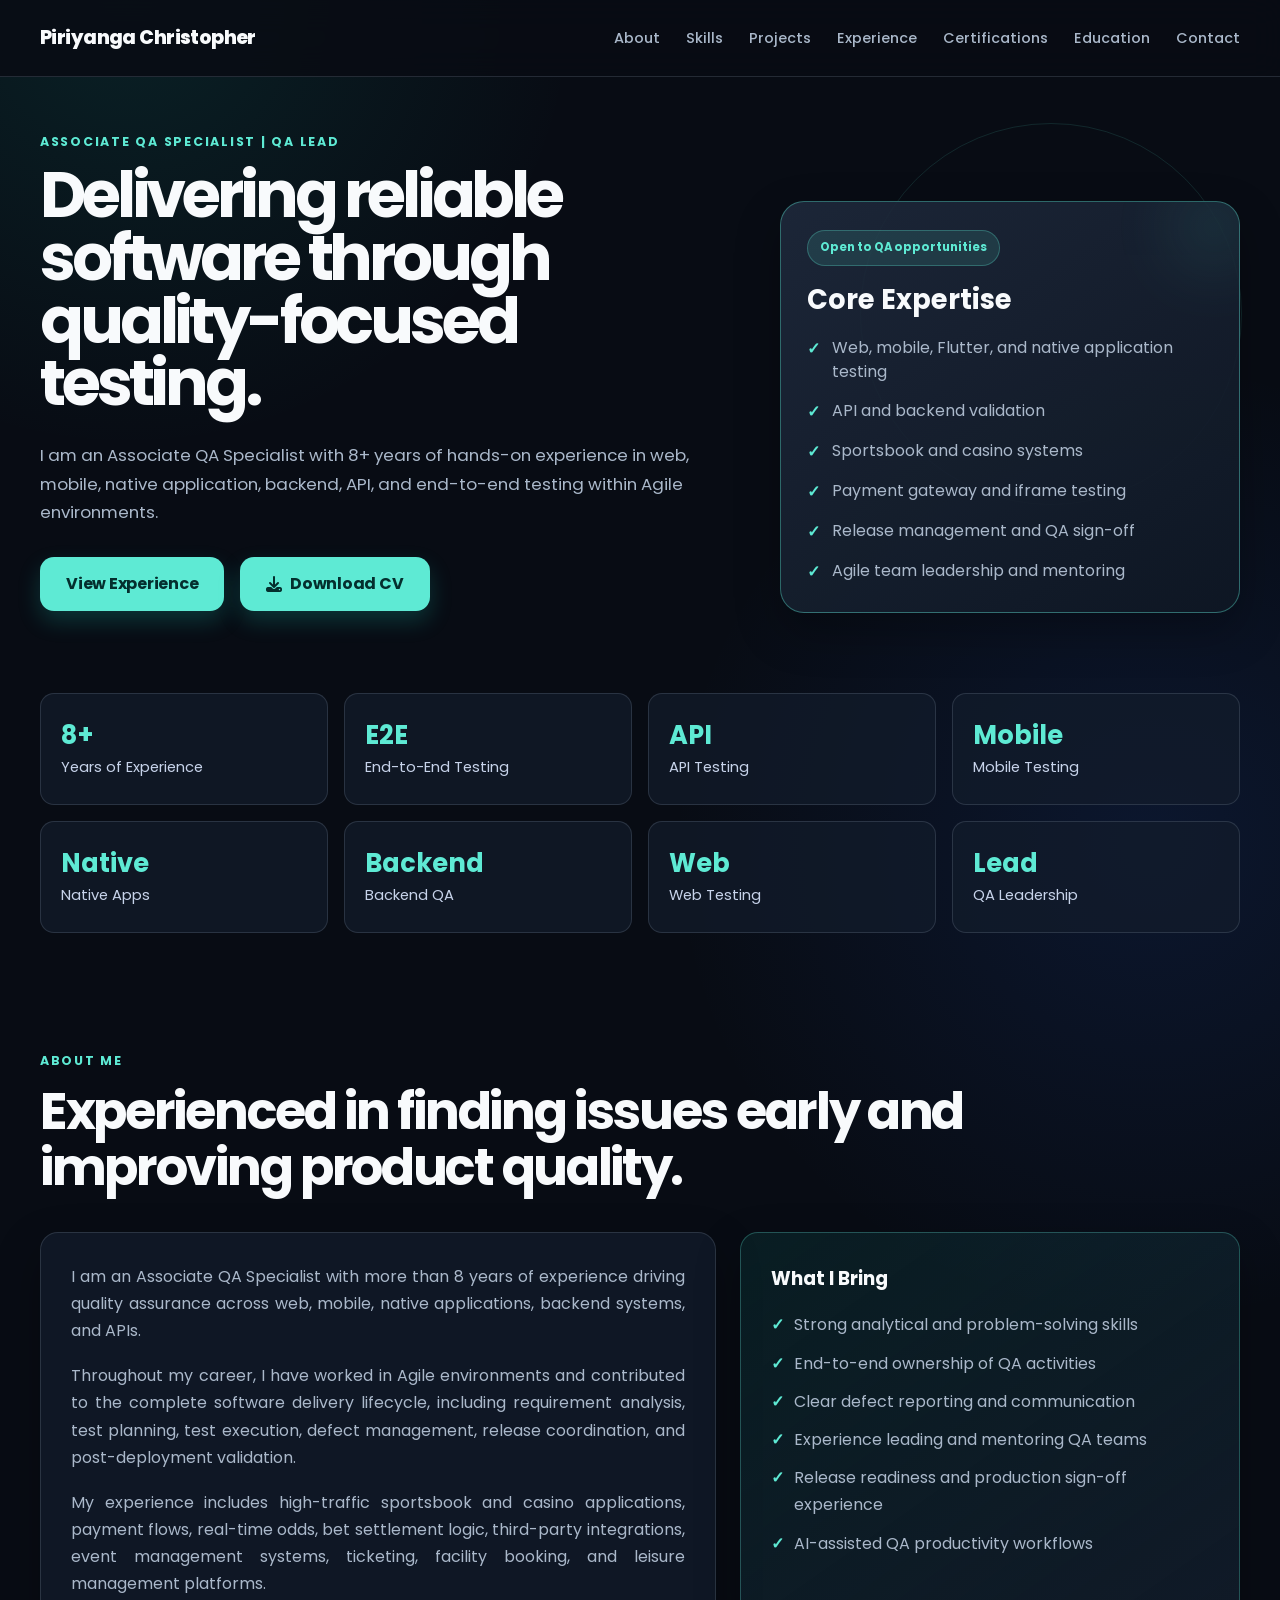
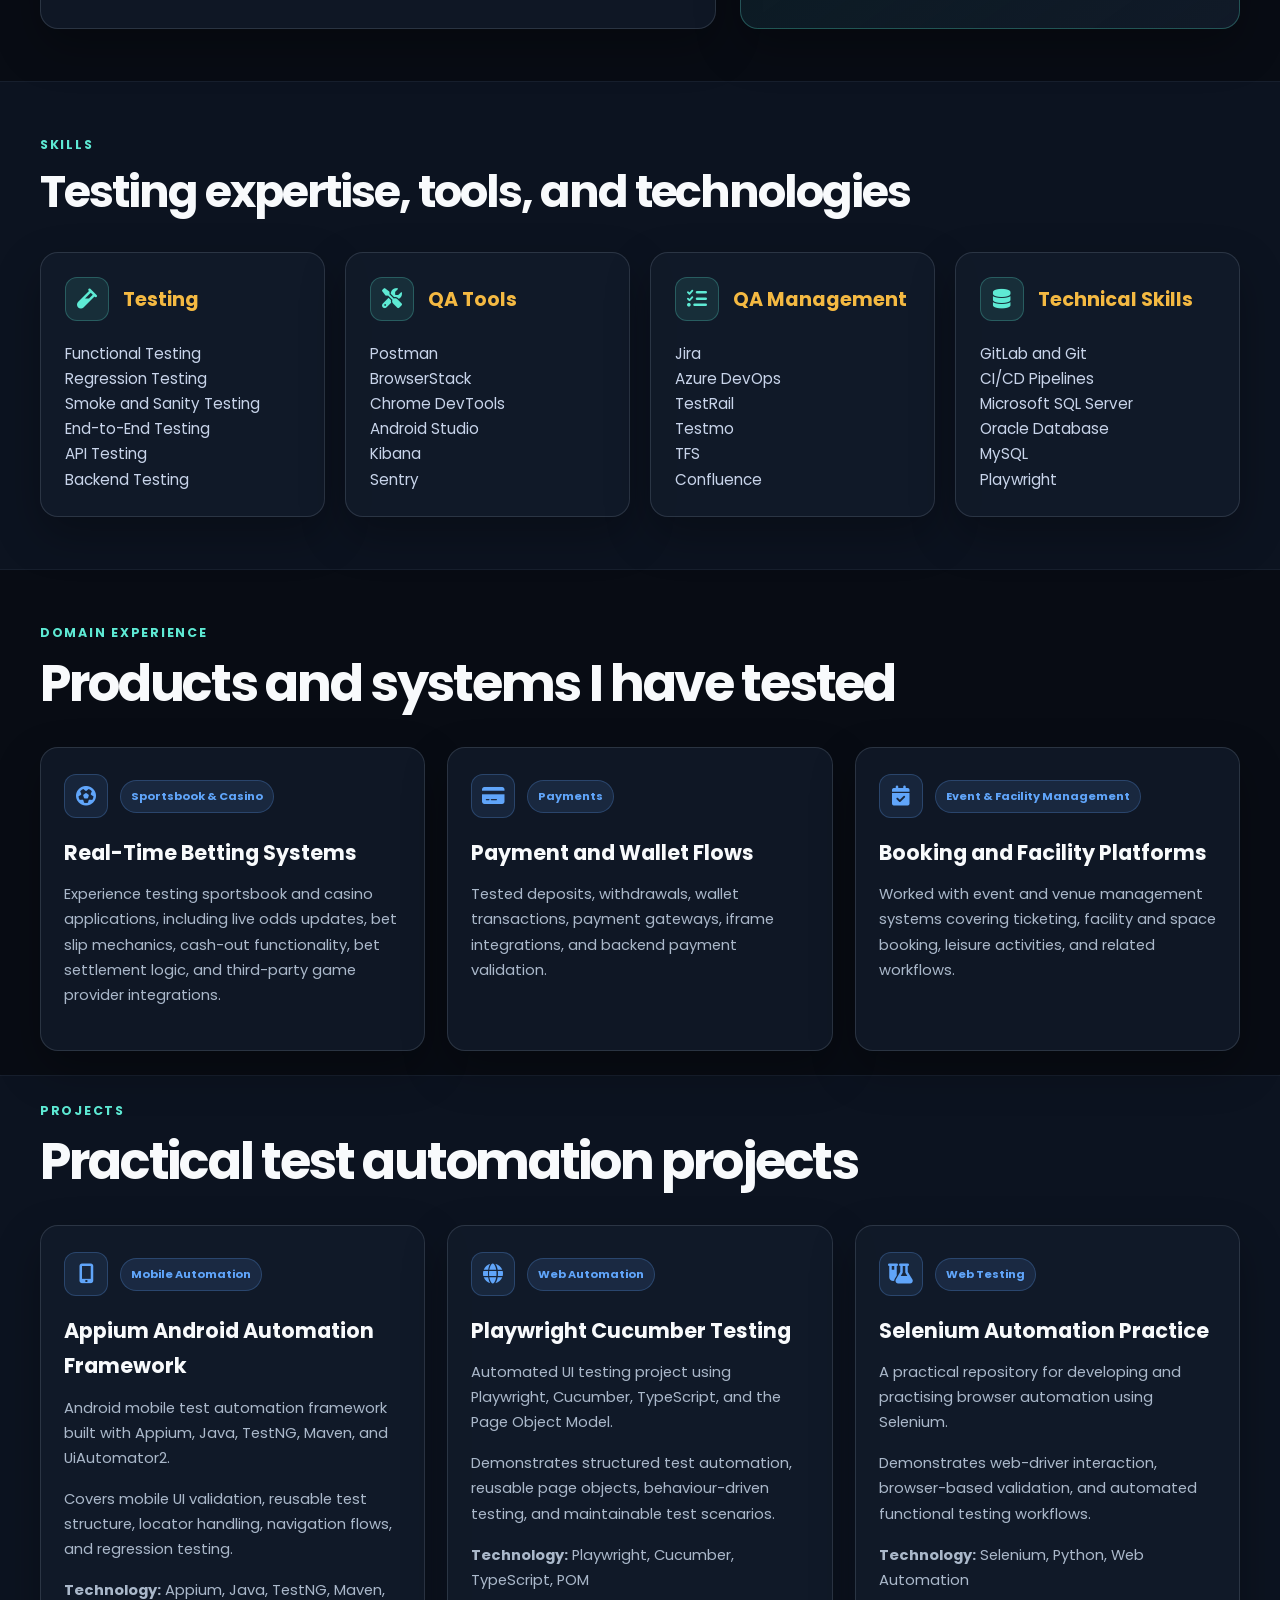
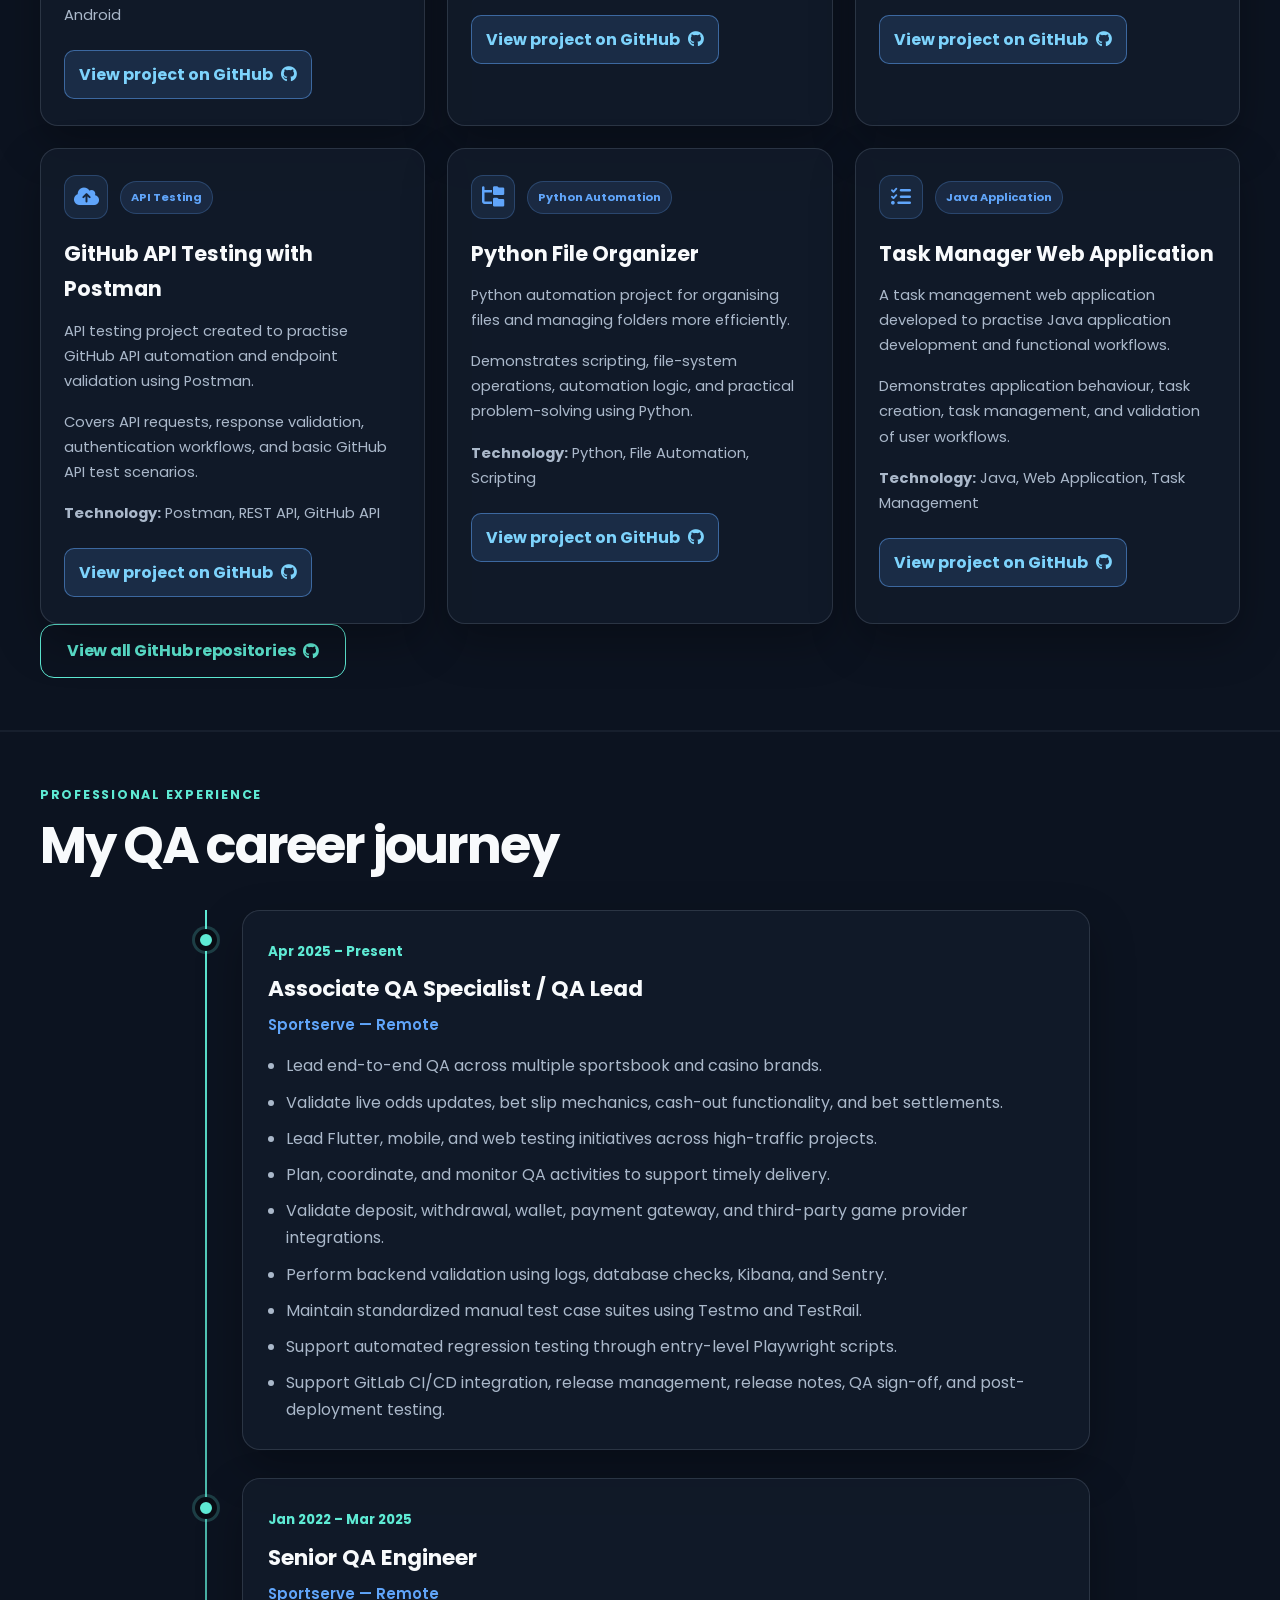
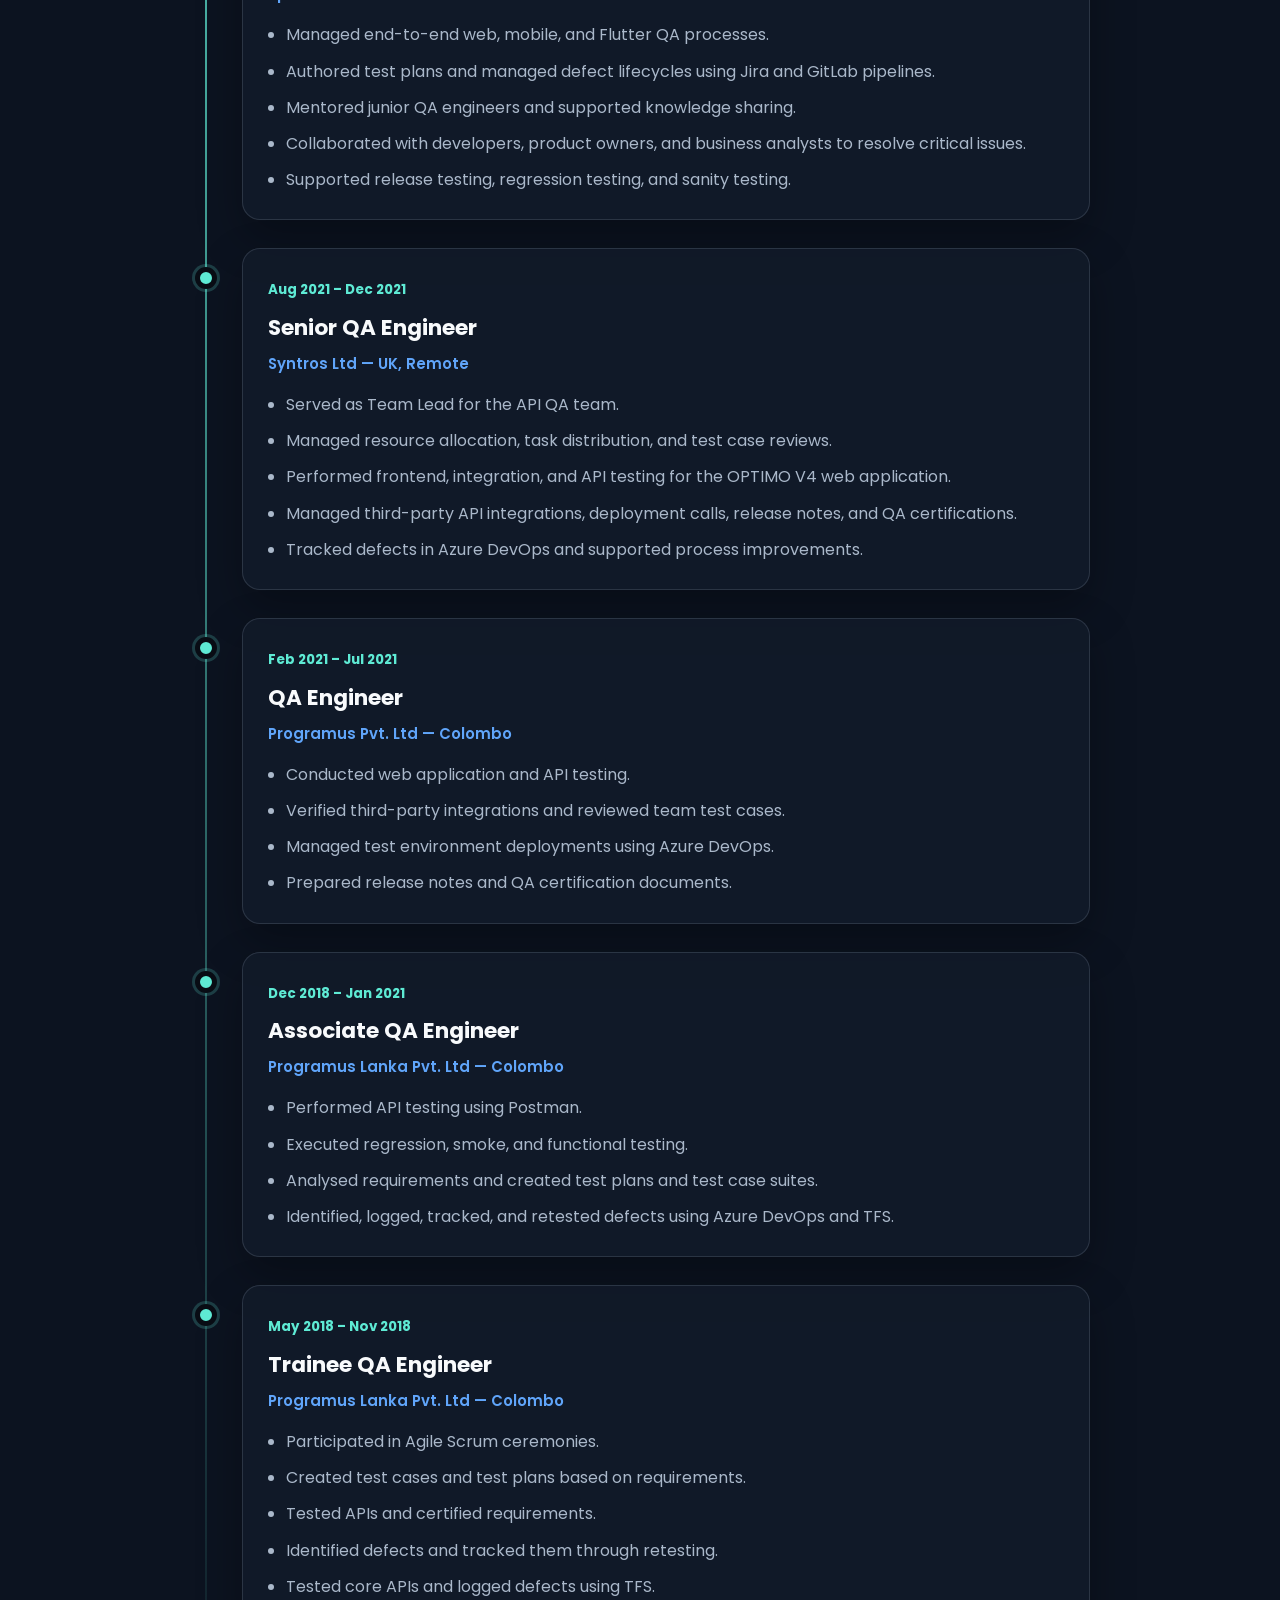
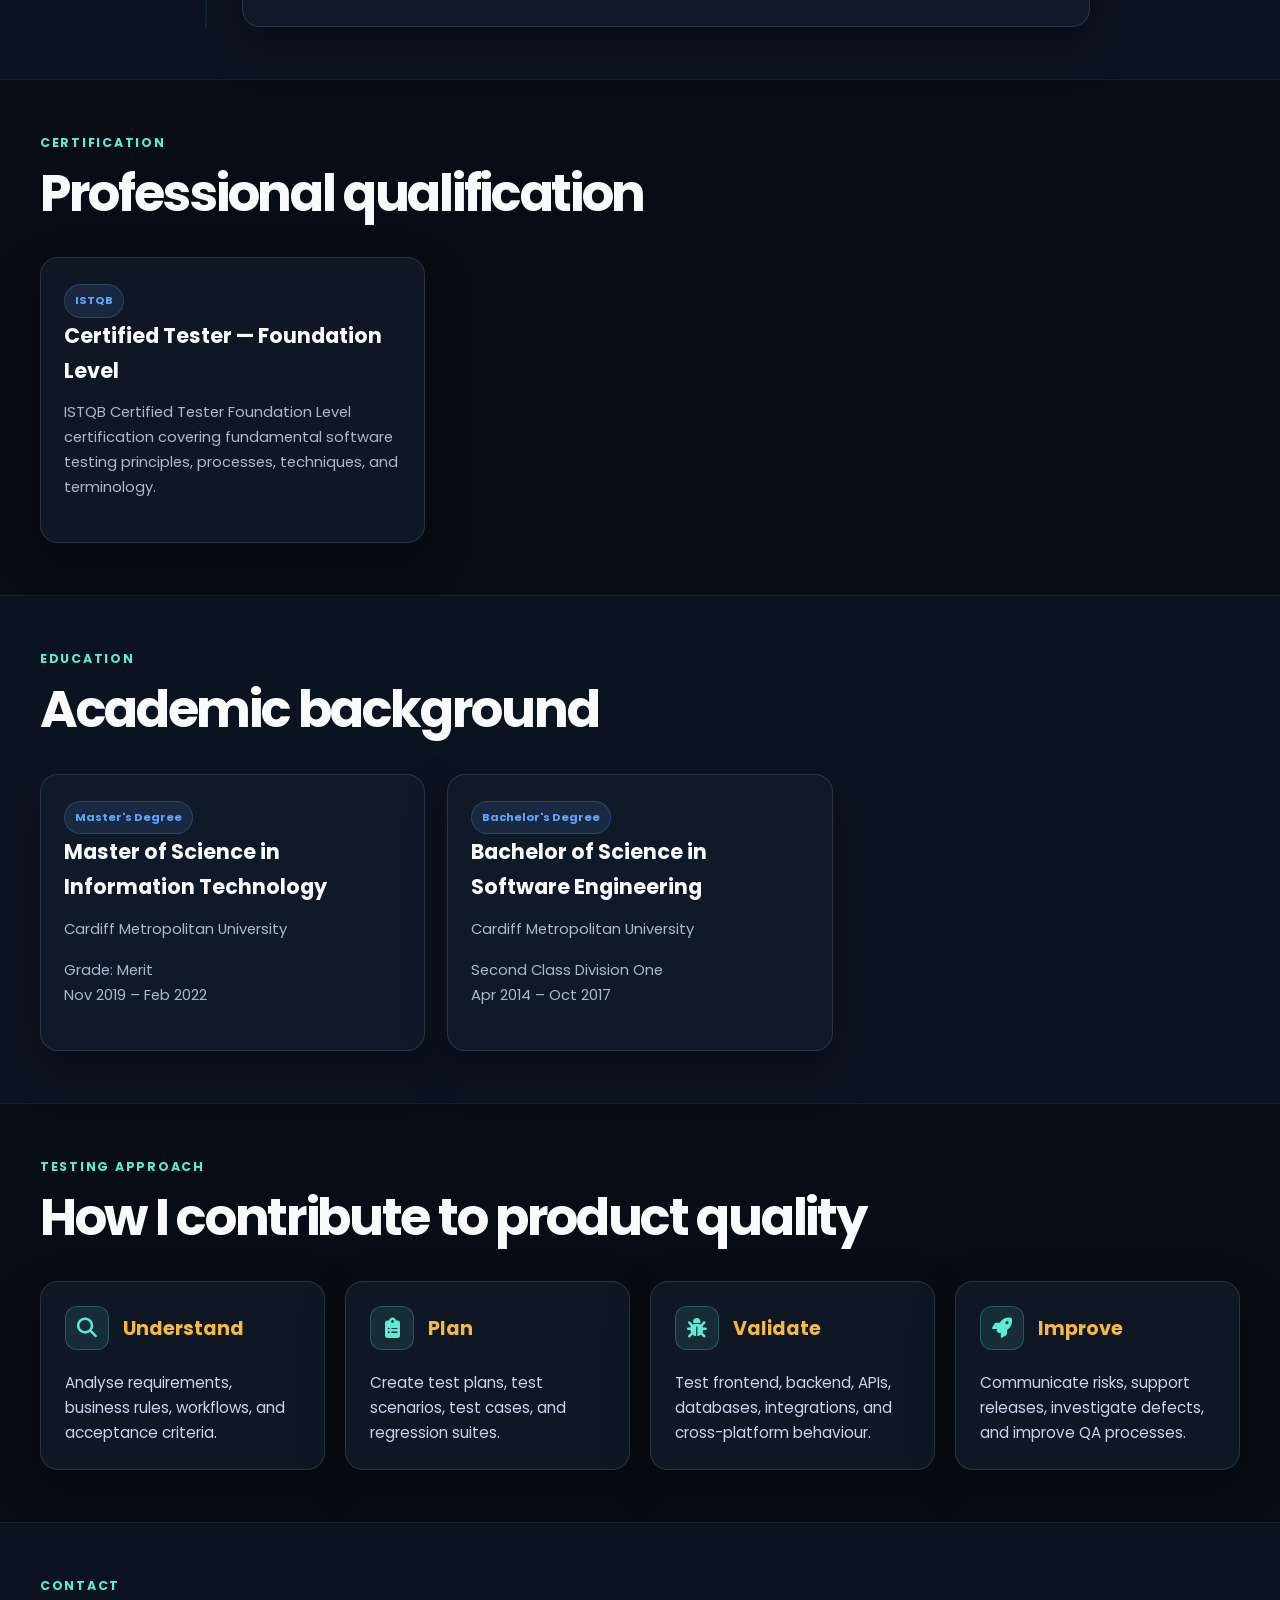
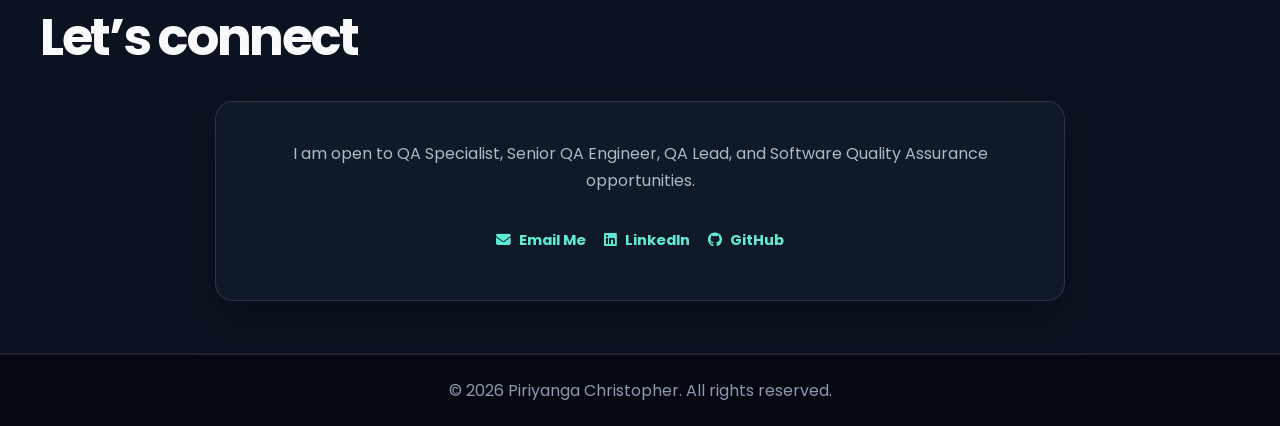
==== commit b38c5dc2: "Update index.html update projects" ====
--- a/index.html
+++ b/index.html
@@ -329,53 +329,248 @@
         </div>
       </section>
 
-      <!-- Projects Section -->
-      <section id="projects" class="section alt-bg projects-section">
-        <div class="container">
-          <div class="section-heading">
-            <p class="eyebrow">Projects</p>
-            <h2>Practical test automation projects</h2>
-          </div>
-
-          <div class="project-grid">
-            <article class="project-card reveal">
-              <div class="project-header">
-                <div class="project-icon">
-                  <i class="fa-solid fa-mobile-screen-button" aria-hidden="true"></i>
-                </div>
-
-                <div class="project-tag">Mobile Test Automation</div>
-              </div>
-
-              <h3>Appium Android Automation Framework</h3>
-
-              <p>
-                Developed a mobile test automation project using Appium to validate
-                Android application functionality, user interactions, navigation flows,
-                and regression scenarios.
-              </p>
-
-              <p>
-                The project demonstrates mobile UI automation, reusable test structure,
-                locator handling, test execution, and automation best practices.
-              </p>
-
-              <p>
-                <strong>Technology:</strong> Appium, Android, Java, Test Automation
-              </p>
-
-              <a
-                href="https://github.com/Piriyanga/appium-android-automation"
-                target="_blank"
-                rel="noopener noreferrer"
-              >
-                View project on GitHub
-                <i class="fa-brands fa-github" aria-hidden="true"></i>
-              </a>
-            </article>
-          </div>
-        </div>
-      </section>
+  <!-- Projects Section -->
+<section id="projects" class="section alt-bg projects-section">
+  <div class="container">
+    <div class="section-heading">
+      <p class="eyebrow">Projects</p>
+      <h2>Practical test automation projects</h2>
+    </div>
+
+    <div class="project-grid">
+      <!-- Appium Project -->
+      <article class="project-card reveal">
+        <div class="project-header">
+          <div class="project-icon">
+            <i
+              class="fa-solid fa-mobile-screen-button"
+              aria-hidden="true"
+            ></i>
+          </div>
+
+          <div class="project-tag">Mobile Automation</div>
+        </div>
+
+        <h3>Appium Android Automation Framework</h3>
+
+        <p>
+          Android mobile test automation framework built with Appium, Java,
+          TestNG, Maven, and UiAutomator2.
+        </p>
+
+        <p>
+          Covers mobile UI validation, reusable test structure, locator
+          handling, navigation flows, and regression testing.
+        </p>
+
+        <p>
+          <strong>Technology:</strong> Appium, Java, TestNG, Maven, Android
+        </p>
+
+        <a
+          href="https://github.com/Piriyanga/appium-android-automation"
+          target="_blank"
+          rel="noopener noreferrer"
+        >
+          View project on GitHub
+          <i class="fa-brands fa-github" aria-hidden="true"></i>
+        </a>
+      </article>
+
+      <!-- Playwright Project -->
+      <article class="project-card reveal">
+        <div class="project-header">
+          <div class="project-icon">
+            <i class="fa-solid fa-globe" aria-hidden="true"></i>
+          </div>
+
+          <div class="project-tag">Web Automation</div>
+        </div>
+
+        <h3>Playwright Cucumber Testing</h3>
+
+        <p>
+          Automated UI testing project using Playwright, Cucumber, TypeScript,
+          and the Page Object Model.
+        </p>
+
+        <p>
+          Demonstrates structured test automation, reusable page objects,
+          behaviour-driven testing, and maintainable test scenarios.
+        </p>
+
+        <p>
+          <strong>Technology:</strong> Playwright, Cucumber, TypeScript, POM
+        </p>
+
+        <a
+          href="https://github.com/Piriyanga/playwright-cucumber-testing"
+          target="_blank"
+          rel="noopener noreferrer"
+        >
+          View project on GitHub
+          <i class="fa-brands fa-github" aria-hidden="true"></i>
+        </a>
+      </article>
+
+      <!-- Selenium Project -->
+      <article class="project-card reveal">
+        <div class="project-header">
+          <div class="project-icon">
+            <i class="fa-solid fa-flask-vial" aria-hidden="true"></i>
+          </div>
+
+          <div class="project-tag">Web Testing</div>
+        </div>
+
+        <h3>Selenium Automation Practice</h3>
+
+        <p>
+          A practical repository for developing and practising browser
+          automation using Selenium.
+        </p>
+
+        <p>
+          Demonstrates web-driver interaction, browser-based validation, and
+          automated functional testing workflows.
+        </p>
+
+        <p>
+          <strong>Technology:</strong> Selenium, Python, Web Automation
+        </p>
+
+        <a
+          href="https://github.com/Piriyanga/selenium-automation"
+          target="_blank"
+          rel="noopener noreferrer"
+        >
+          View project on GitHub
+          <i class="fa-brands fa-github" aria-hidden="true"></i>
+        </a>
+      </article>
+
+      <!-- Postman Project -->
+      <article class="project-card reveal">
+        <div class="project-header">
+          <div class="project-icon">
+            <i class="fa-solid fa-cloud-arrow-up" aria-hidden="true"></i>
+          </div>
+
+          <div class="project-tag">API Testing</div>
+        </div>
+
+        <h3>GitHub API Testing with Postman</h3>
+
+        <p>
+          API testing project created to practise GitHub API automation and
+          endpoint validation using Postman.
+        </p>
+
+        <p>
+          Covers API requests, response validation, authentication workflows,
+          and basic GitHub API test scenarios.
+        </p>
+
+        <p>
+          <strong>Technology:</strong> Postman, REST API, GitHub API
+        </p>
+
+        <a
+          href="https://github.com/Piriyanga/postman-github-api-test"
+          target="_blank"
+          rel="noopener noreferrer"
+        >
+          View project on GitHub
+          <i class="fa-brands fa-github" aria-hidden="true"></i>
+        </a>
+      </article>
+
+      <!-- Python Project -->
+      <article class="project-card reveal">
+        <div class="project-header">
+          <div class="project-icon">
+            <i class="fa-solid fa-folder-tree" aria-hidden="true"></i>
+          </div>
+
+          <div class="project-tag">Python Automation</div>
+        </div>
+
+        <h3>Python File Organizer</h3>
+
+        <p>
+          Python automation project for organising files and managing folders
+          more efficiently.
+        </p>
+
+        <p>
+          Demonstrates scripting, file-system operations, automation logic, and
+          practical problem-solving using Python.
+        </p>
+
+        <p>
+          <strong>Technology:</strong> Python, File Automation, Scripting
+        </p>
+
+        <a
+          href="https://github.com/Piriyanga/python-file-organizer"
+          target="_blank"
+          rel="noopener noreferrer"
+        >
+          View project on GitHub
+          <i class="fa-brands fa-github" aria-hidden="true"></i>
+        </a>
+      </article>
+
+      <!-- Task Manager Project -->
+      <article class="project-card reveal">
+        <div class="project-header">
+          <div class="project-icon">
+            <i class="fa-solid fa-list-check" aria-hidden="true"></i>
+          </div>
+
+          <div class="project-tag">Java Application</div>
+        </div>
+
+        <h3>Task Manager Web Application</h3>
+
+        <p>
+          A task management web application developed to practise Java
+          application development and functional workflows.
+        </p>
+
+        <p>
+          Demonstrates application behaviour, task creation, task management,
+          and validation of user workflows.
+        </p>
+
+        <p>
+          <strong>Technology:</strong> Java, Web Application, Task Management
+        </p>
+
+        <a
+          href="https://github.com/Piriyanga/TaskManagerWeb"
+          target="_blank"
+          rel="noopener noreferrer"
+        >
+          View project on GitHub
+          <i class="fa-brands fa-github" aria-hidden="true"></i>
+        </a>
+      </article>
+    </div>
+
+    <div class="projects-footer">
+      <a
+        class="btn btn-secondary"
+        href="https://github.com/Piriyanga?tab=repositories"
+        target="_blank"
+        rel="noopener noreferrer"
+      >
+        View all GitHub repositories
+        <i class="fa-brands fa-github" aria-hidden="true"></i>
+      </a>
+    </div>
+  </div>
+</section>
 
       <!-- Experience Section -->
       <section id="experience" class="section alt-bg">
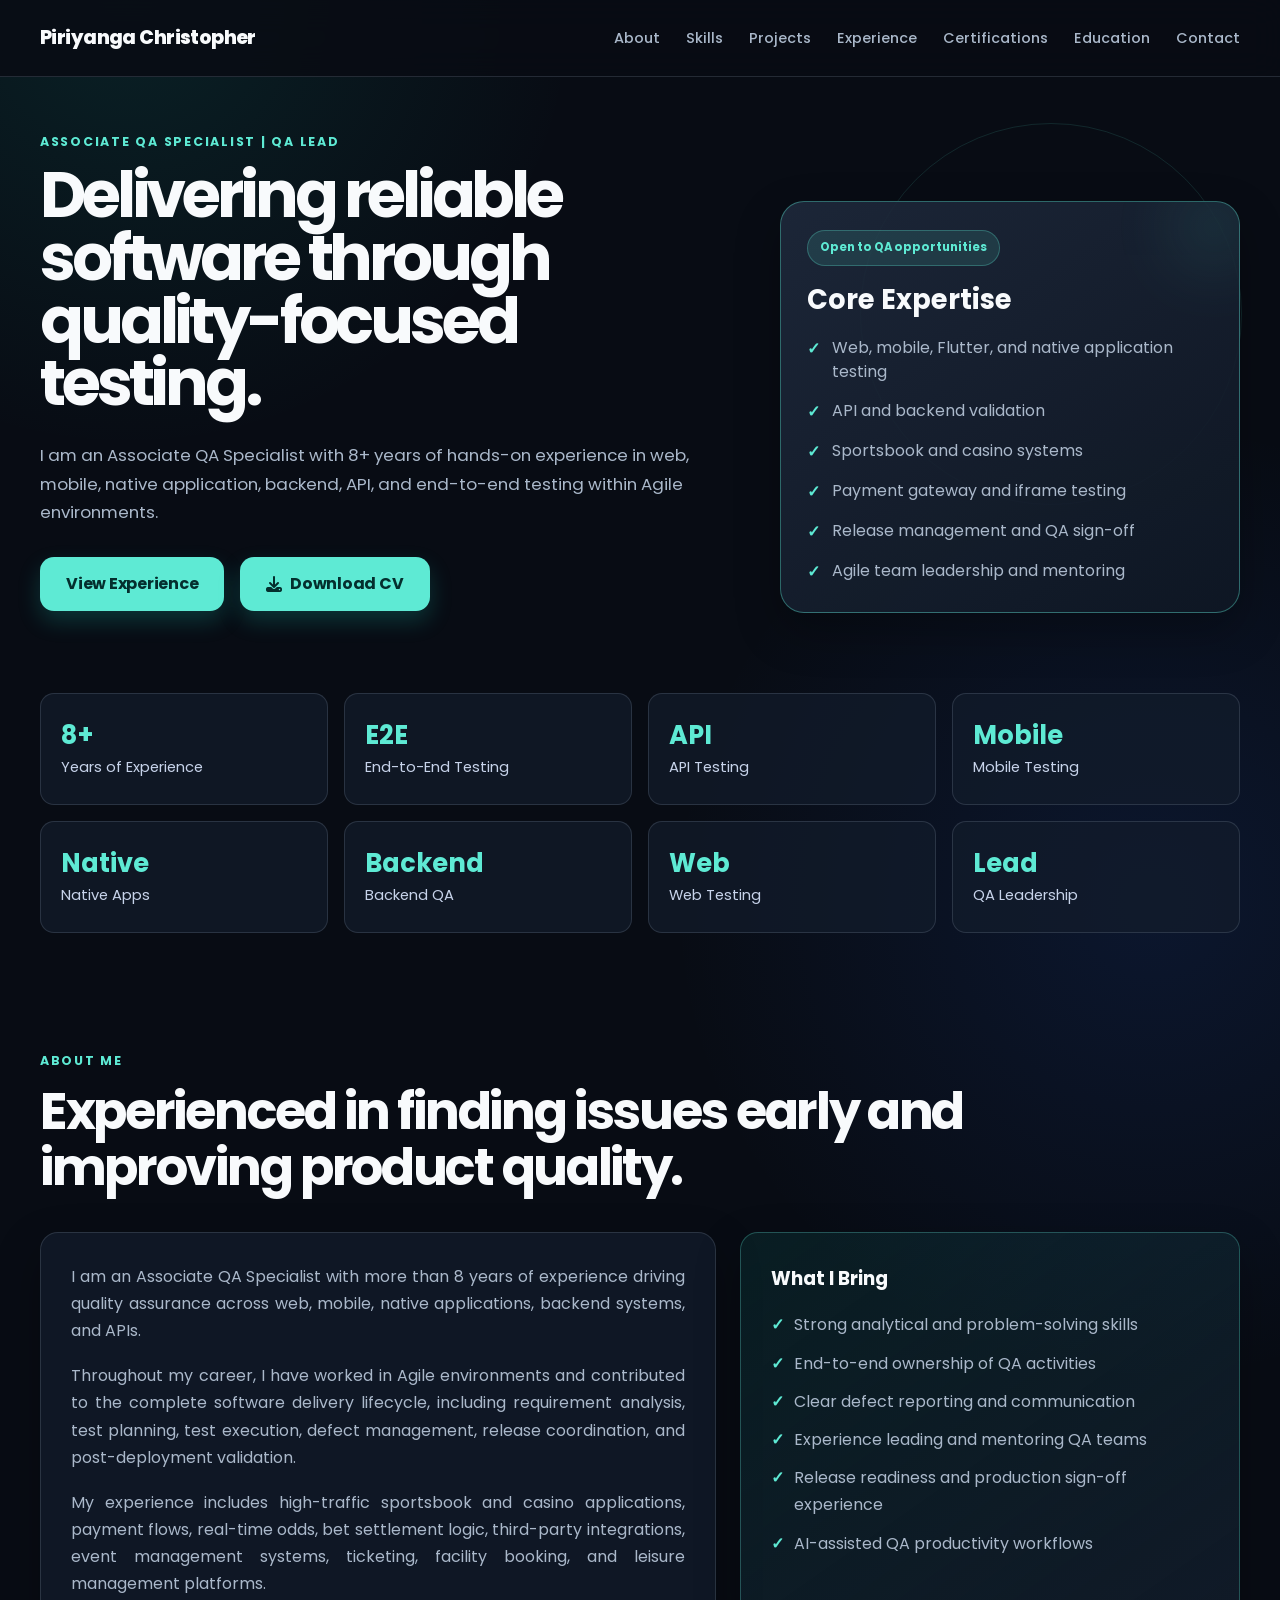
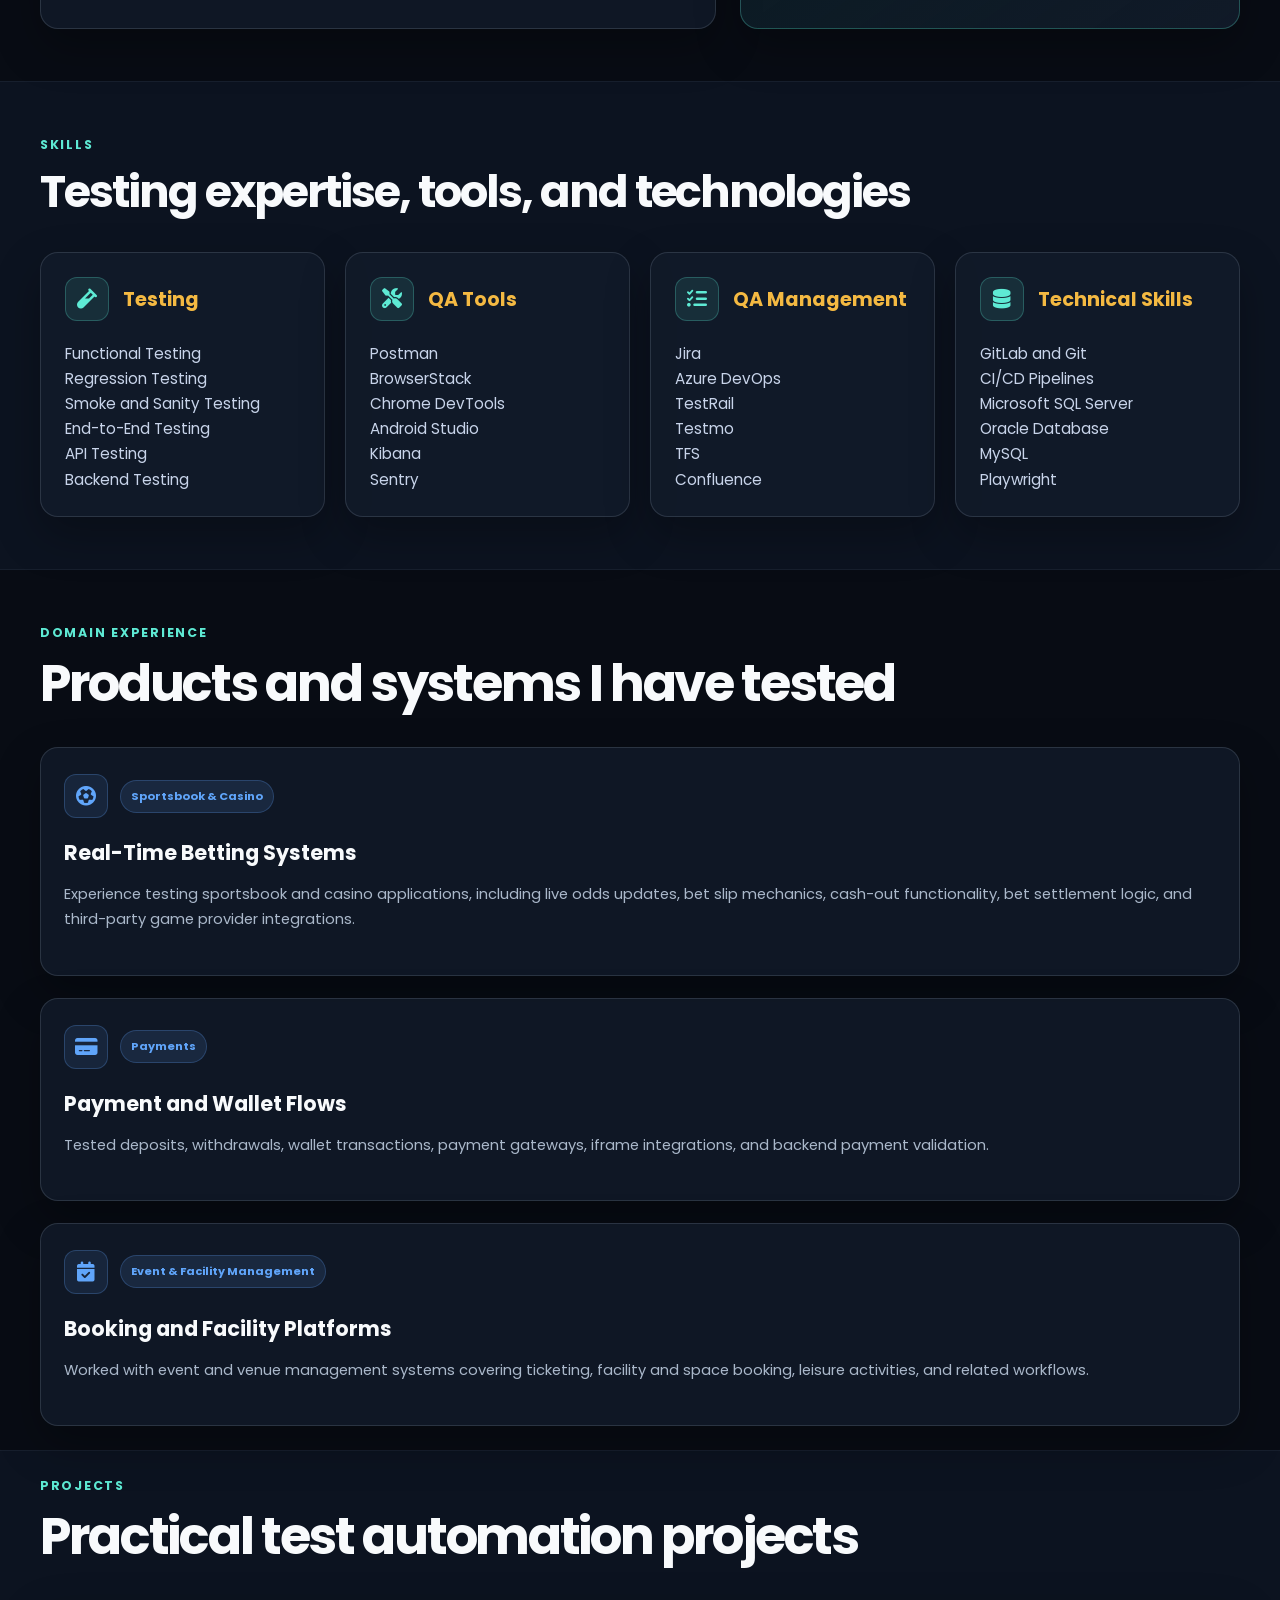
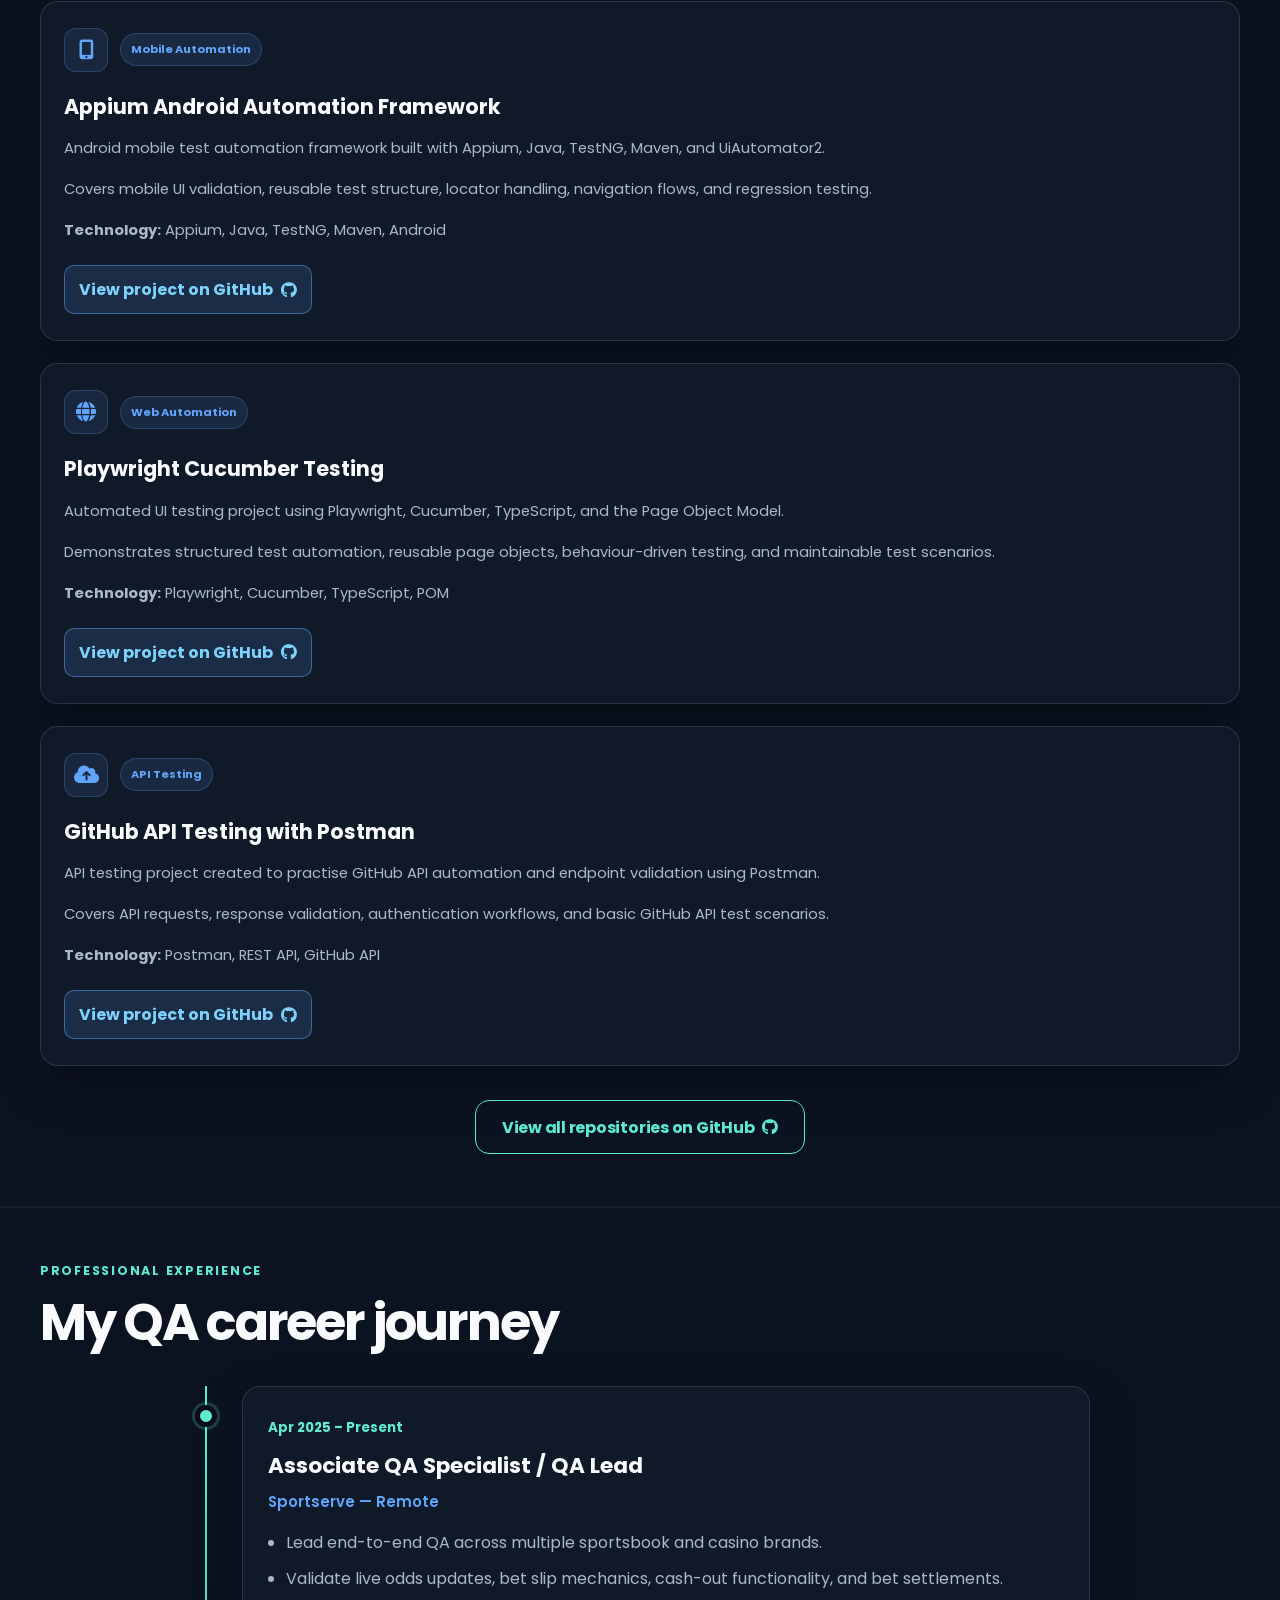
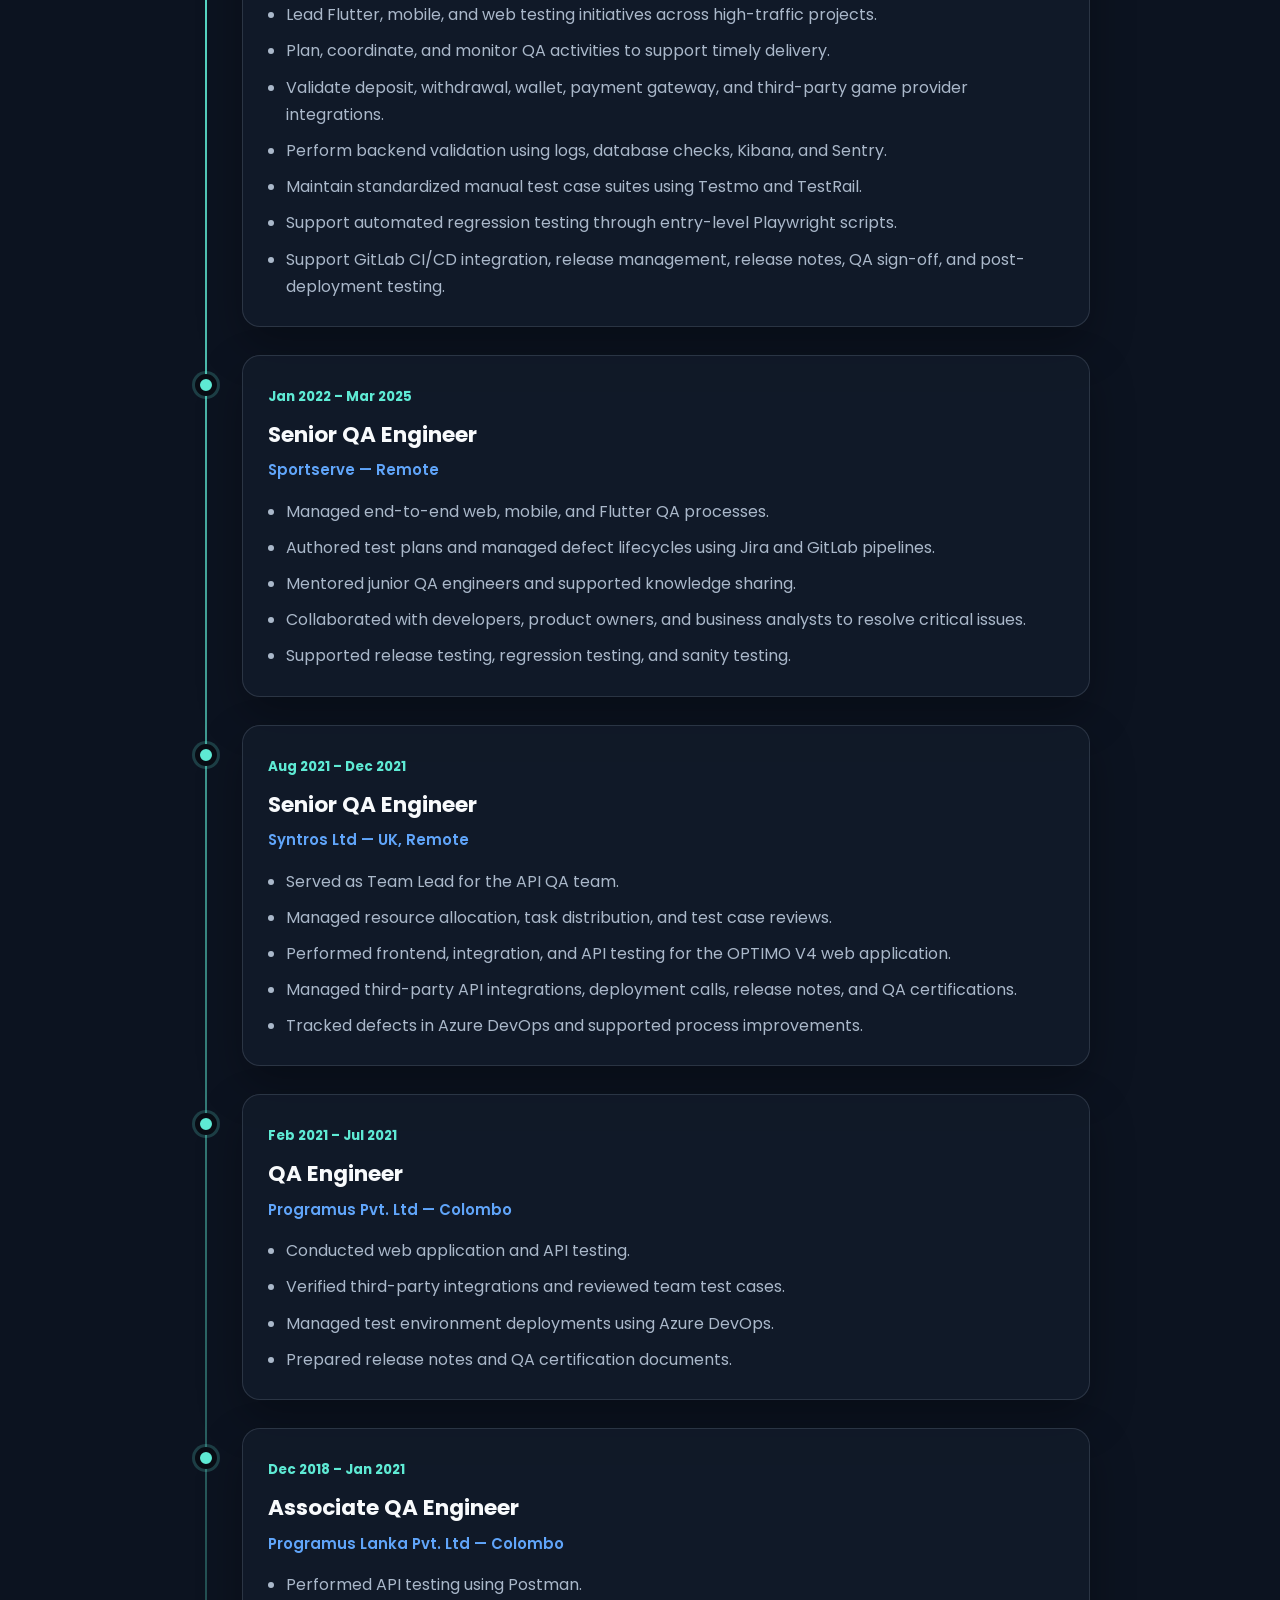
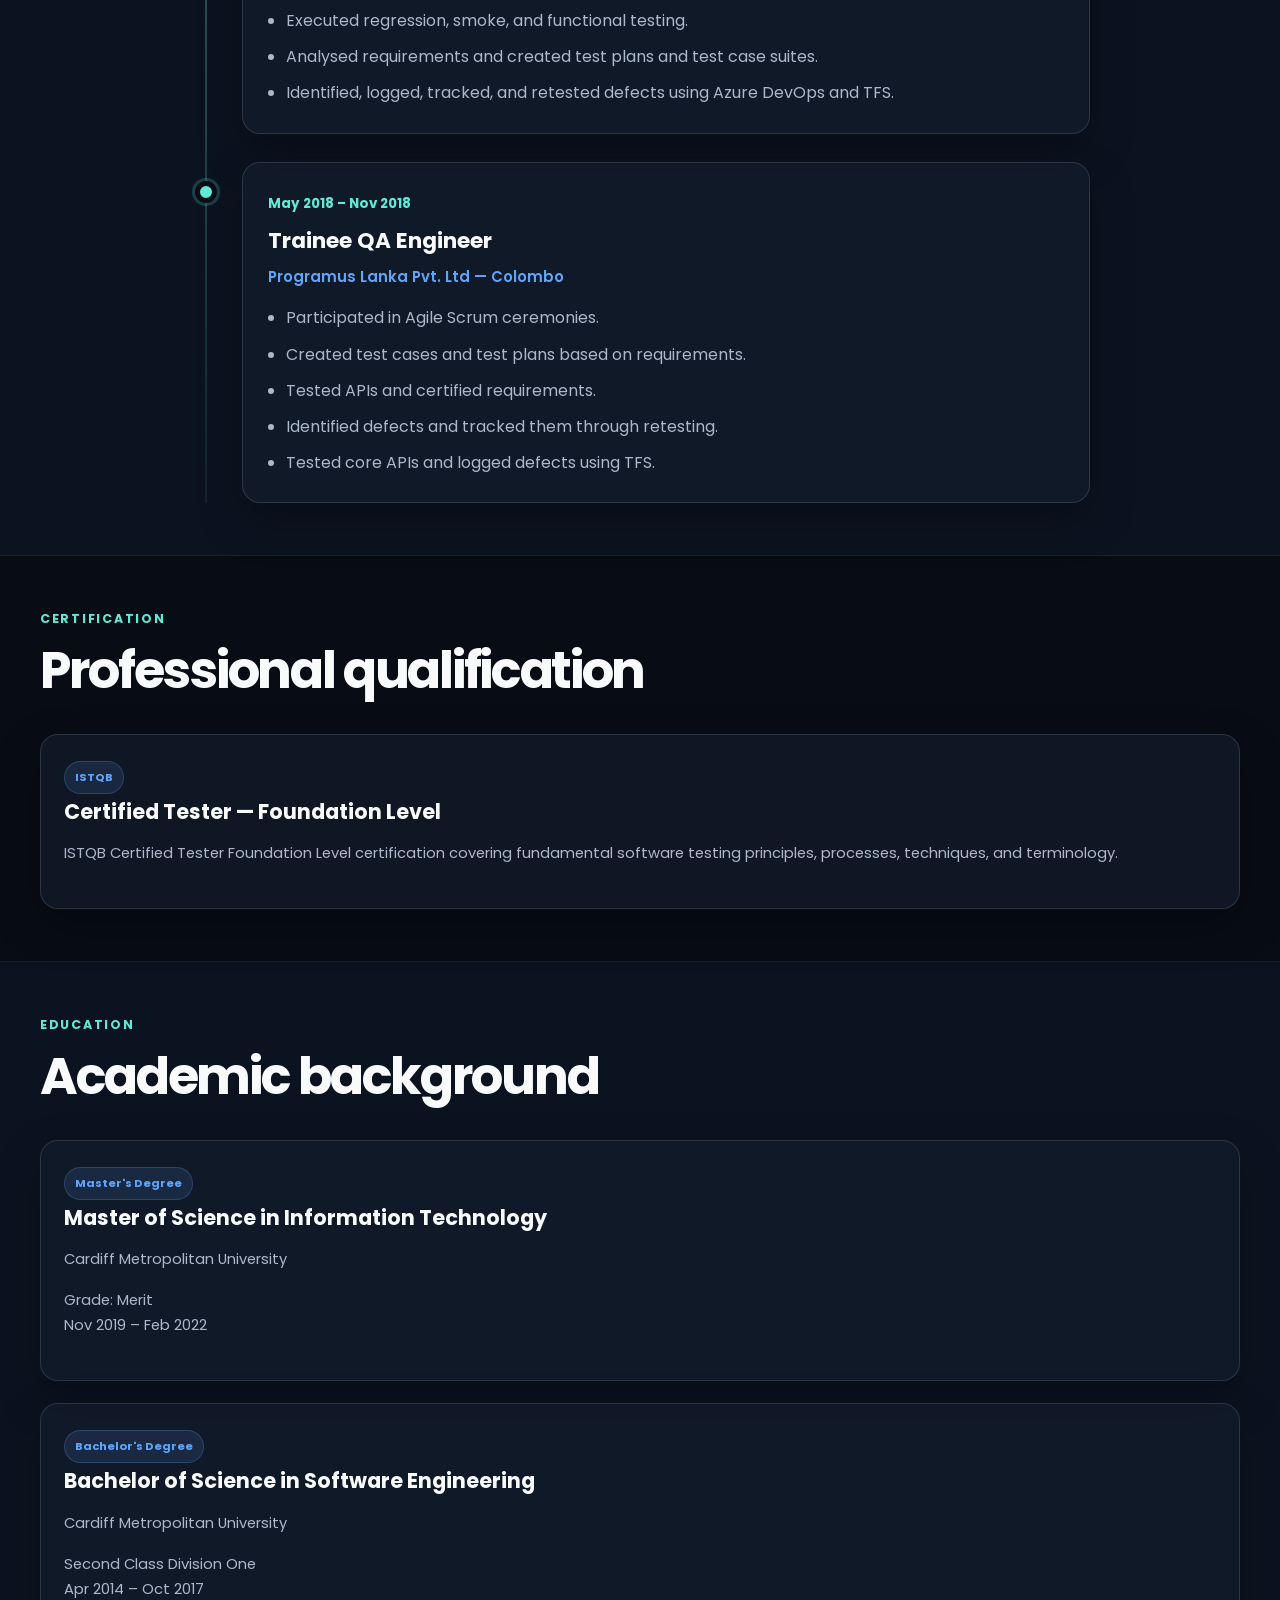
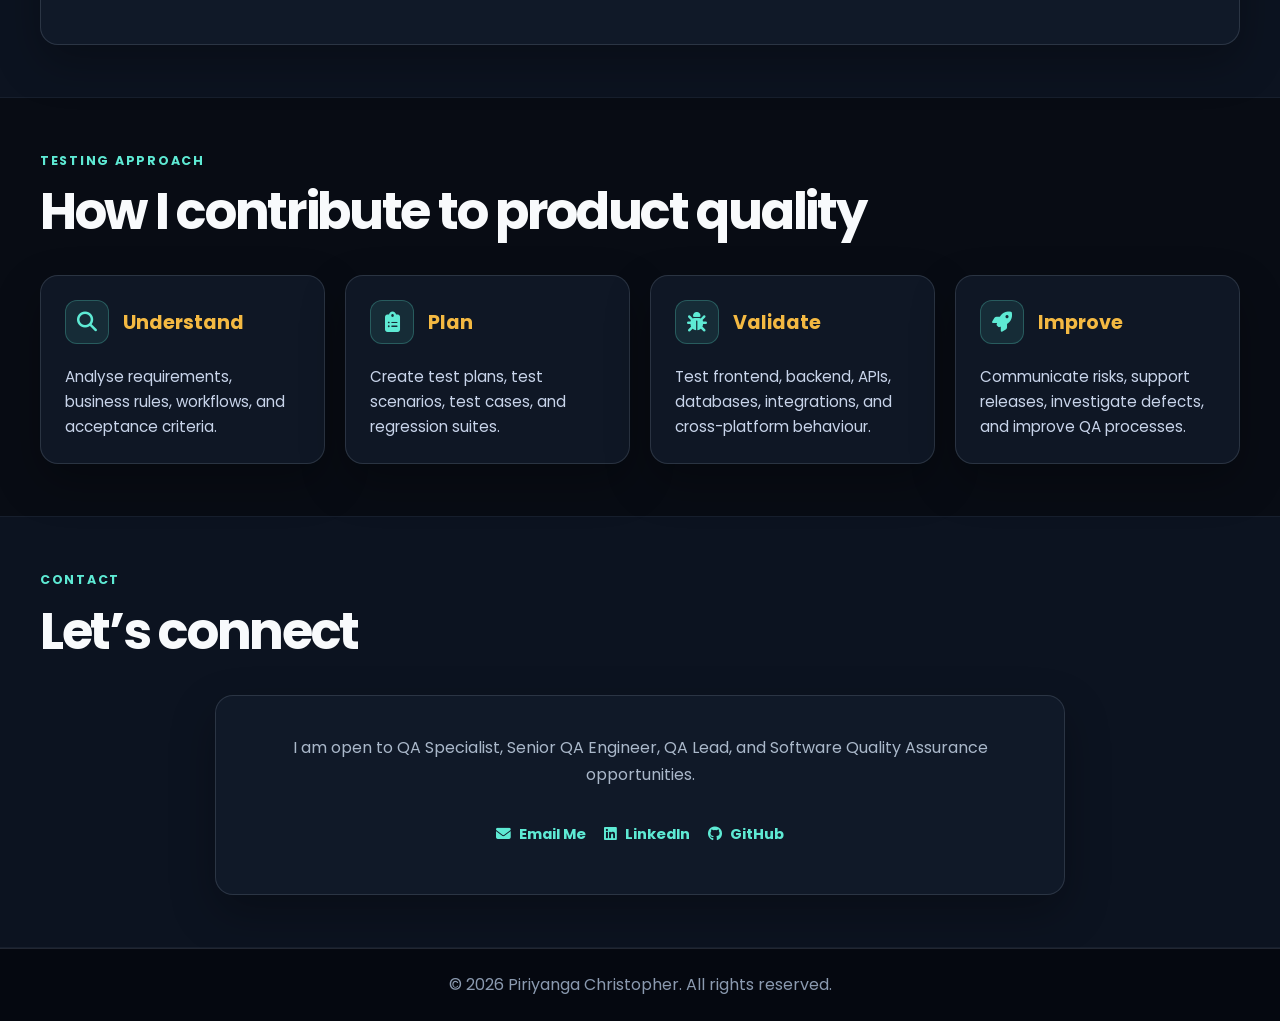
==== commit 34e4ca94: "Update index.html" ====
--- a/index.html
+++ b/index.html
@@ -329,7 +329,7 @@
         </div>
       </section>
 
-  <!-- Projects Section -->
+<!-- Projects Section -->
 <section id="projects" class="section alt-bg projects-section">
   <div class="container">
     <div class="section-heading">
@@ -413,42 +413,6 @@
         </a>
       </article>
 
-      <!-- Selenium Project -->
-      <article class="project-card reveal">
-        <div class="project-header">
-          <div class="project-icon">
-            <i class="fa-solid fa-flask-vial" aria-hidden="true"></i>
-          </div>
-
-          <div class="project-tag">Web Testing</div>
-        </div>
-
-        <h3>Selenium Automation Practice</h3>
-
-        <p>
-          A practical repository for developing and practising browser
-          automation using Selenium.
-        </p>
-
-        <p>
-          Demonstrates web-driver interaction, browser-based validation, and
-          automated functional testing workflows.
-        </p>
-
-        <p>
-          <strong>Technology:</strong> Selenium, Python, Web Automation
-        </p>
-
-        <a
-          href="https://github.com/Piriyanga/selenium-automation"
-          target="_blank"
-          rel="noopener noreferrer"
-        >
-          View project on GitHub
-          <i class="fa-brands fa-github" aria-hidden="true"></i>
-        </a>
-      </article>
-
       <!-- Postman Project -->
       <article class="project-card reveal">
         <div class="project-header">
@@ -484,78 +448,6 @@
           <i class="fa-brands fa-github" aria-hidden="true"></i>
         </a>
       </article>
-
-      <!-- Python Project -->
-      <article class="project-card reveal">
-        <div class="project-header">
-          <div class="project-icon">
-            <i class="fa-solid fa-folder-tree" aria-hidden="true"></i>
-          </div>
-
-          <div class="project-tag">Python Automation</div>
-        </div>
-
-        <h3>Python File Organizer</h3>
-
-        <p>
-          Python automation project for organising files and managing folders
-          more efficiently.
-        </p>
-
-        <p>
-          Demonstrates scripting, file-system operations, automation logic, and
-          practical problem-solving using Python.
-        </p>
-
-        <p>
-          <strong>Technology:</strong> Python, File Automation, Scripting
-        </p>
-
-        <a
-          href="https://github.com/Piriyanga/python-file-organizer"
-          target="_blank"
-          rel="noopener noreferrer"
-        >
-          View project on GitHub
-          <i class="fa-brands fa-github" aria-hidden="true"></i>
-        </a>
-      </article>
-
-      <!-- Task Manager Project -->
-      <article class="project-card reveal">
-        <div class="project-header">
-          <div class="project-icon">
-            <i class="fa-solid fa-list-check" aria-hidden="true"></i>
-          </div>
-
-          <div class="project-tag">Java Application</div>
-        </div>
-
-        <h3>Task Manager Web Application</h3>
-
-        <p>
-          A task management web application developed to practise Java
-          application development and functional workflows.
-        </p>
-
-        <p>
-          Demonstrates application behaviour, task creation, task management,
-          and validation of user workflows.
-        </p>
-
-        <p>
-          <strong>Technology:</strong> Java, Web Application, Task Management
-        </p>
-
-        <a
-          href="https://github.com/Piriyanga/TaskManagerWeb"
-          target="_blank"
-          rel="noopener noreferrer"
-        >
-          View project on GitHub
-          <i class="fa-brands fa-github" aria-hidden="true"></i>
-        </a>
-      </article>
     </div>
 
     <div class="projects-footer">
@@ -565,7 +457,7 @@
         target="_blank"
         rel="noopener noreferrer"
       >
-        View all GitHub repositories
+        View all repositories on GitHub
         <i class="fa-brands fa-github" aria-hidden="true"></i>
       </a>
     </div>
--- a/style.css
+++ b/style.css
@@ -585,7 +585,8 @@
 .project-grid {
   display: grid;
   gap: 22px;
-  grid-template-columns: repeat(3, minmax(0, 1fr));
+  /*grid-template-columns: repeat(3, minmax(0, 1fr)); */
+   grid-template-columns: 1fr;
 }
 
 .project-card {
@@ -1203,3 +1204,9 @@
     transition: none;
   }
 }
+
+.projects-footer {
+  display: flex;
+  justify-content: center;
+  margin-top: 34px;
+}
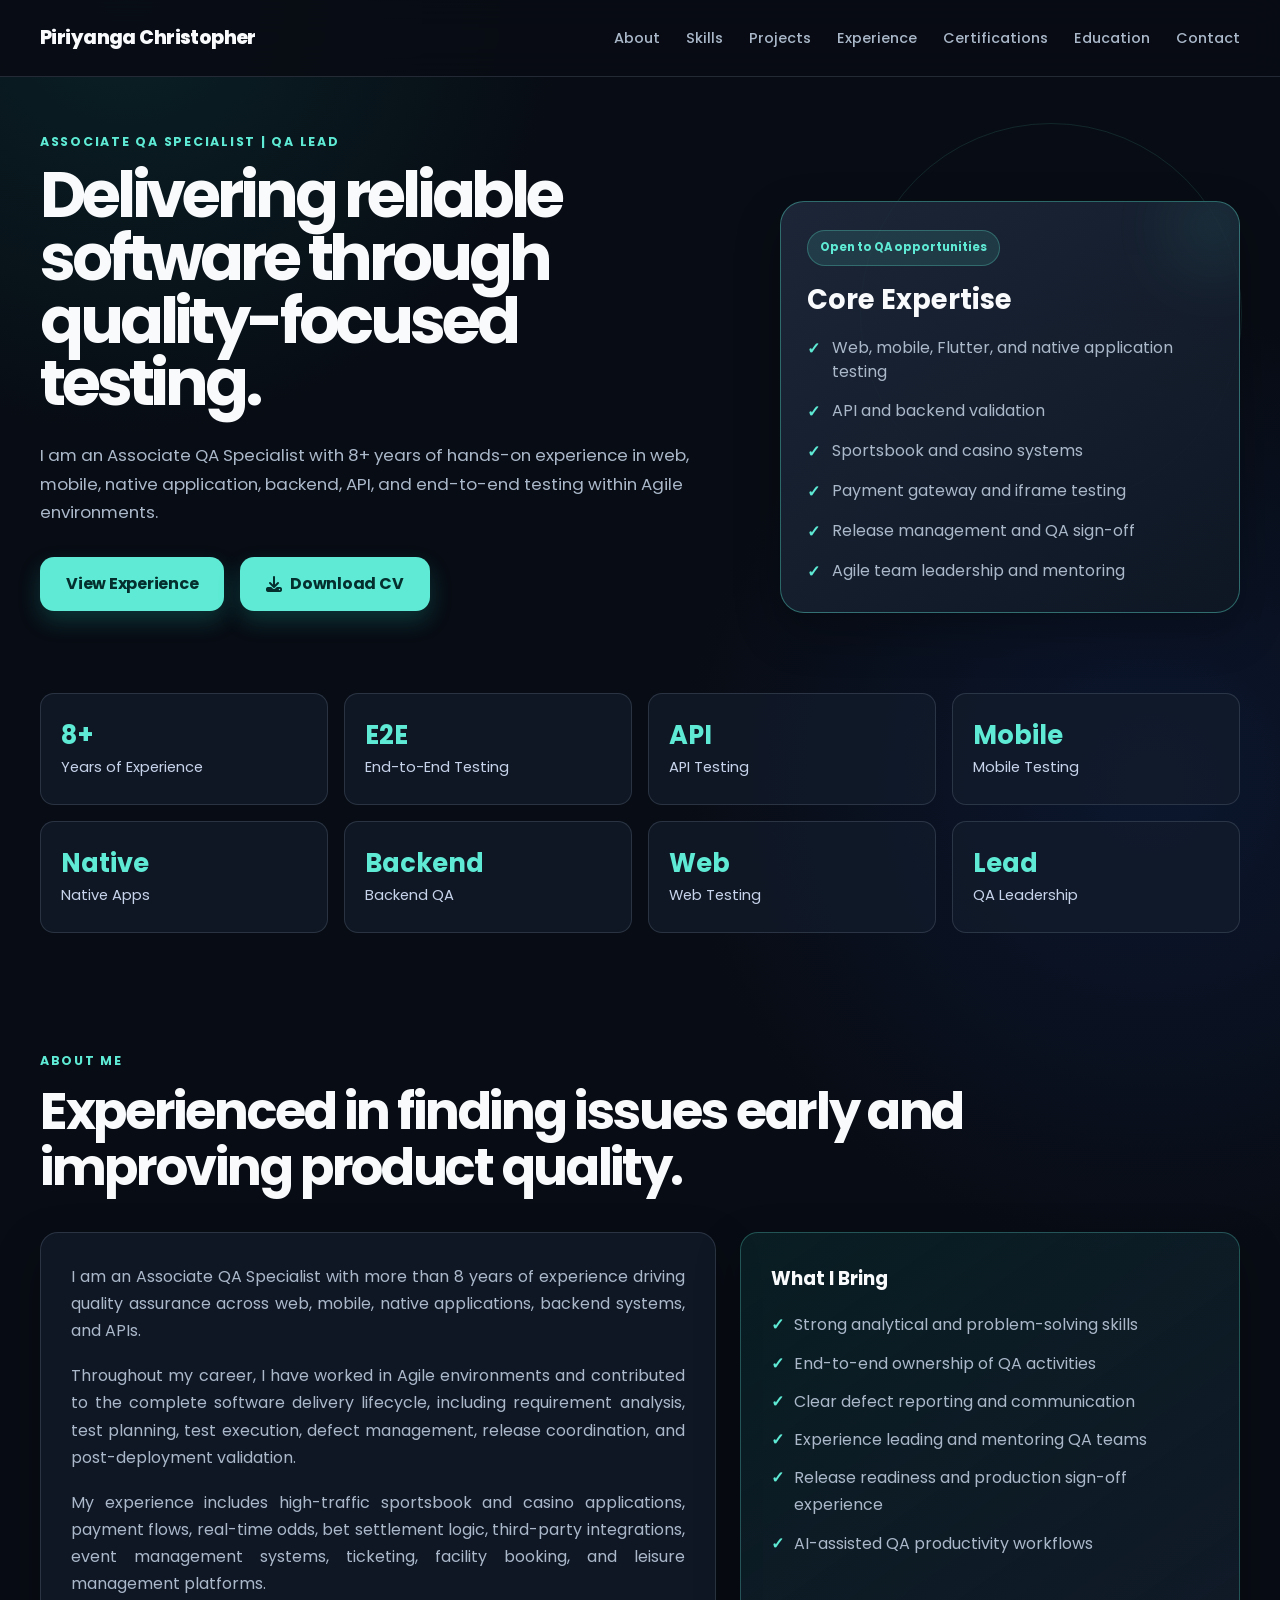
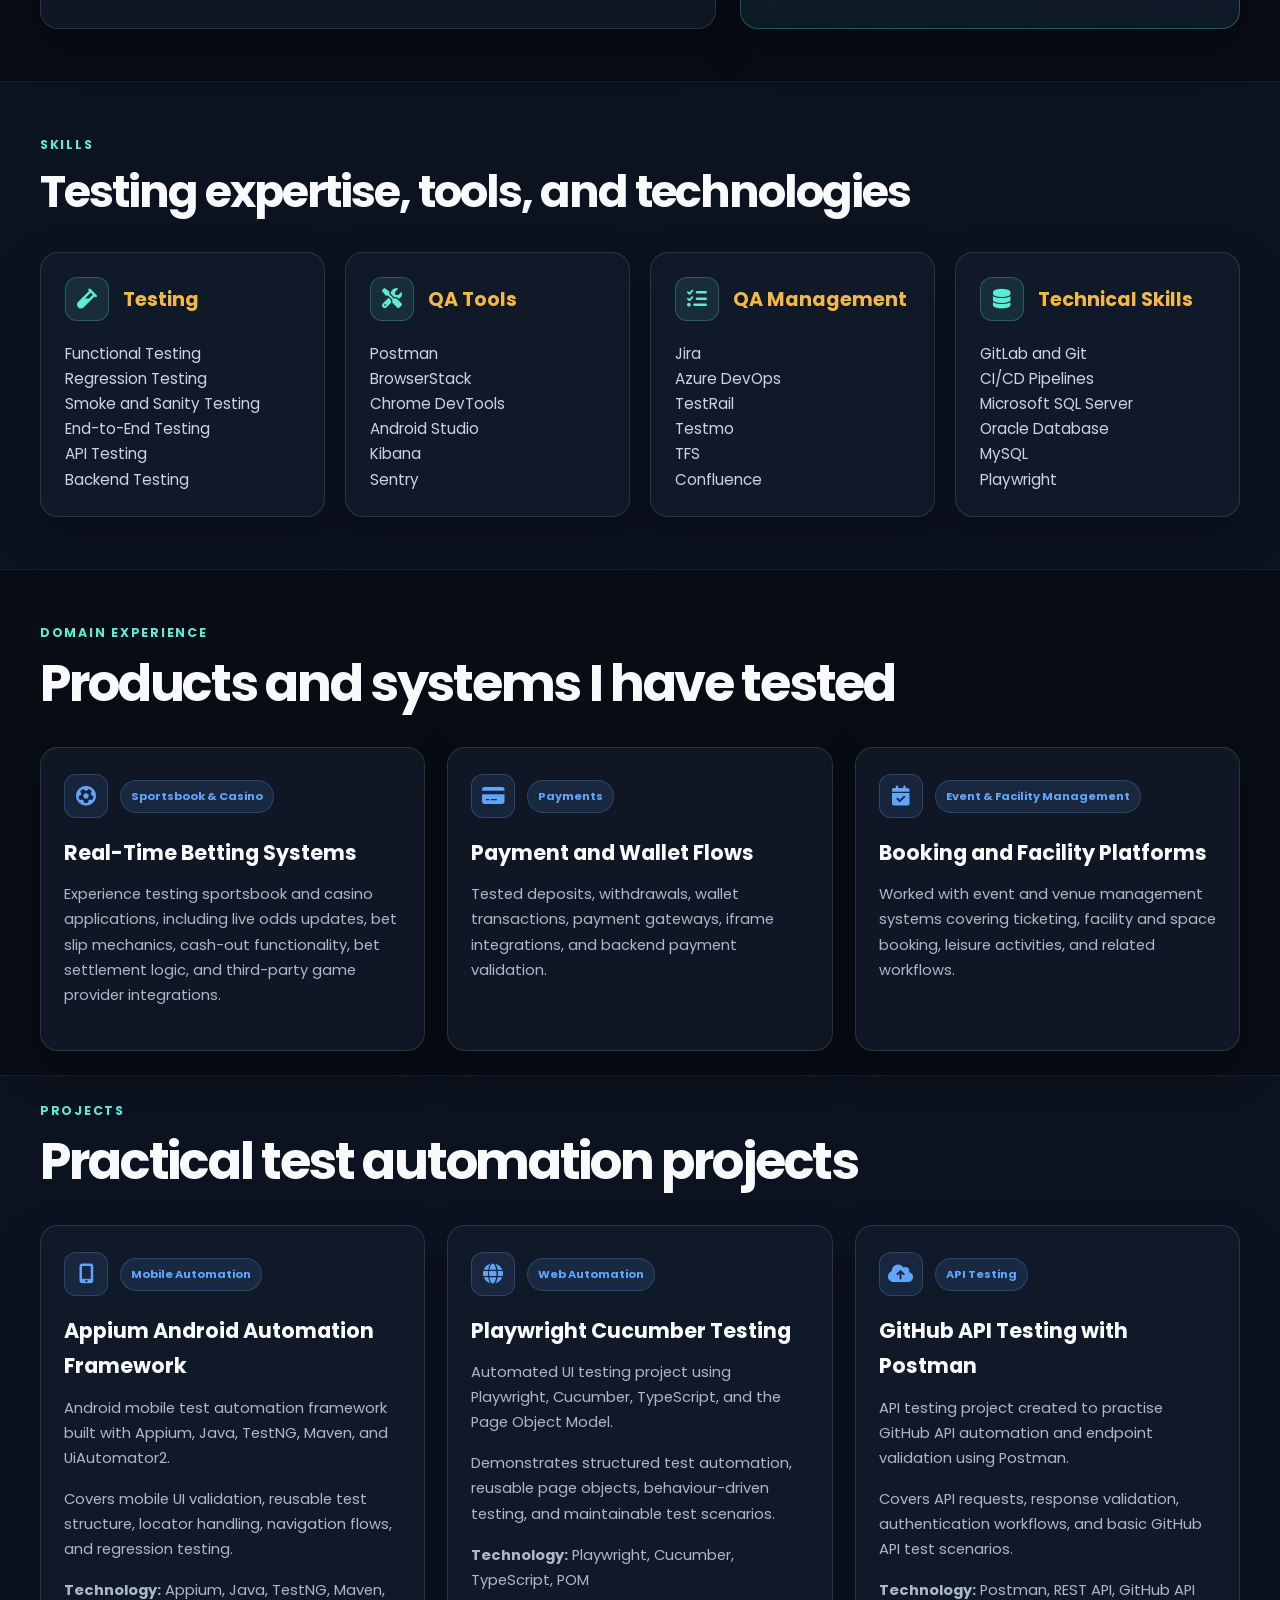
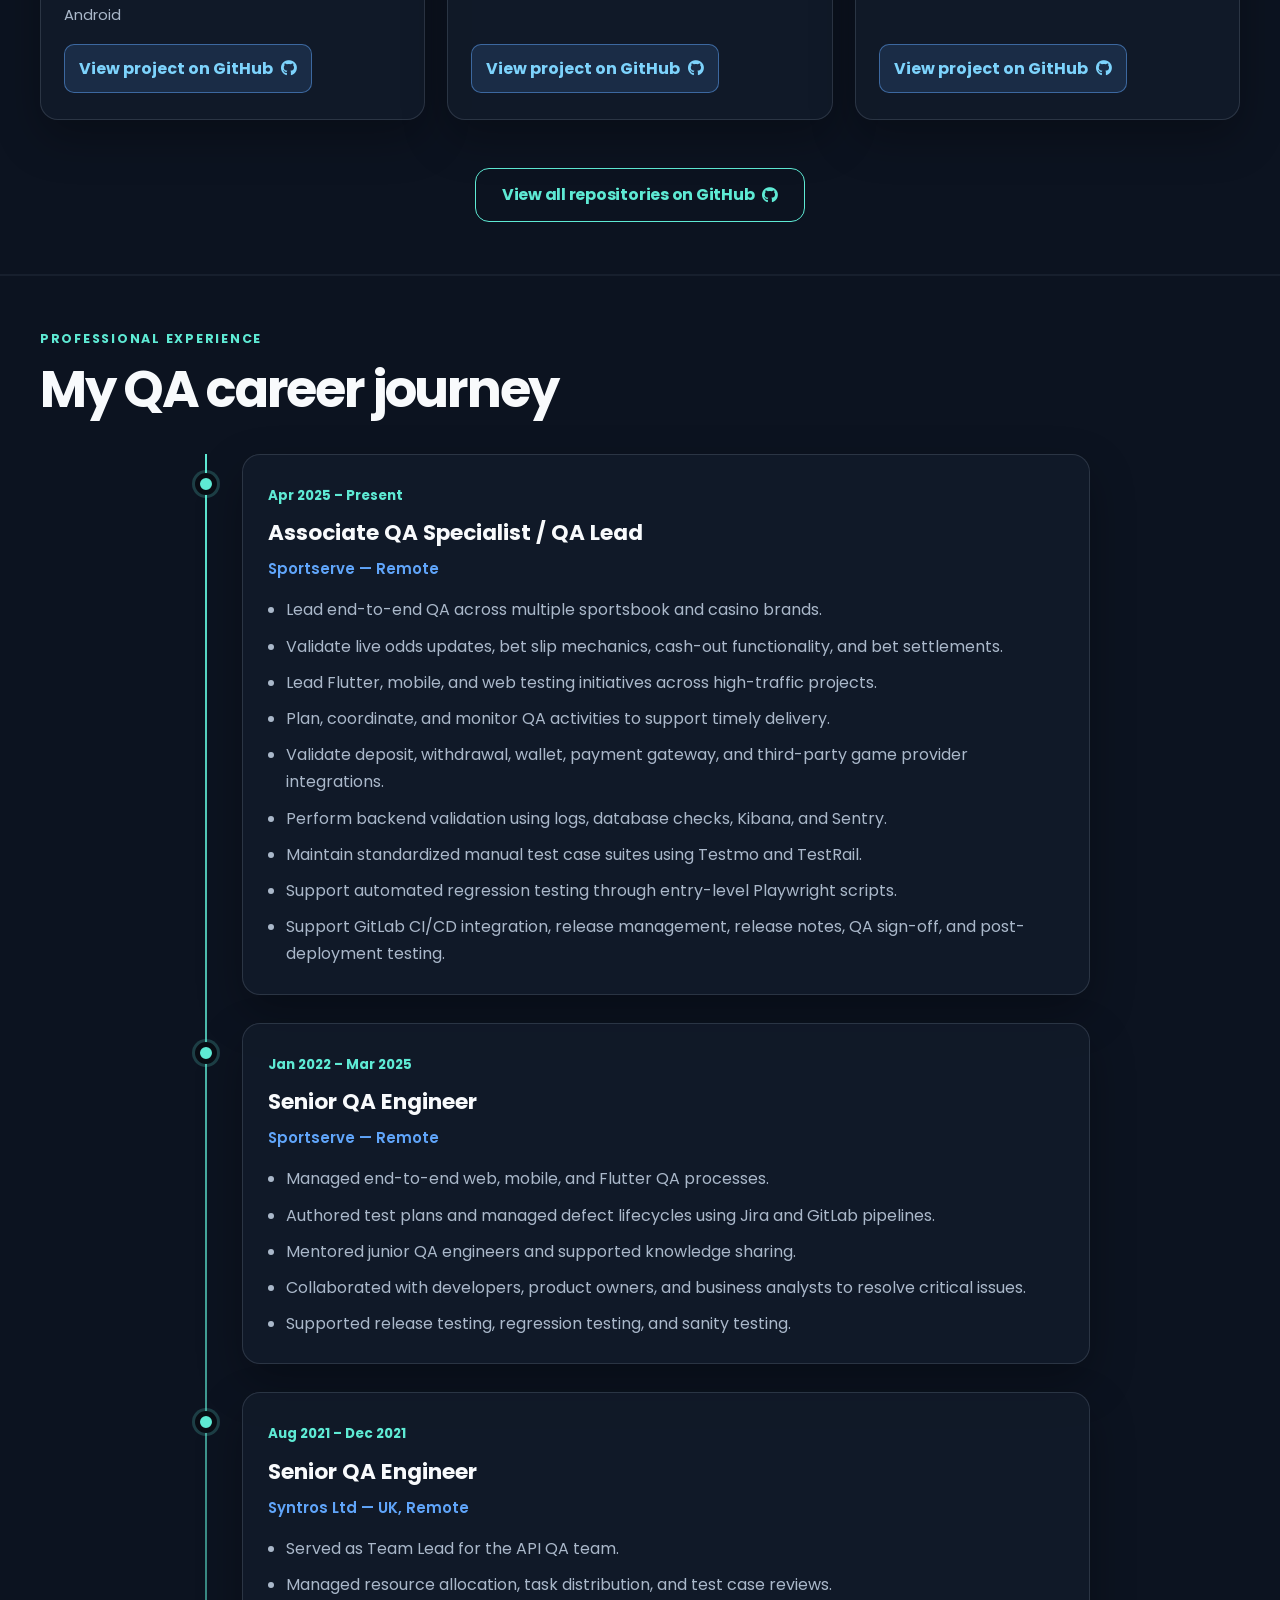
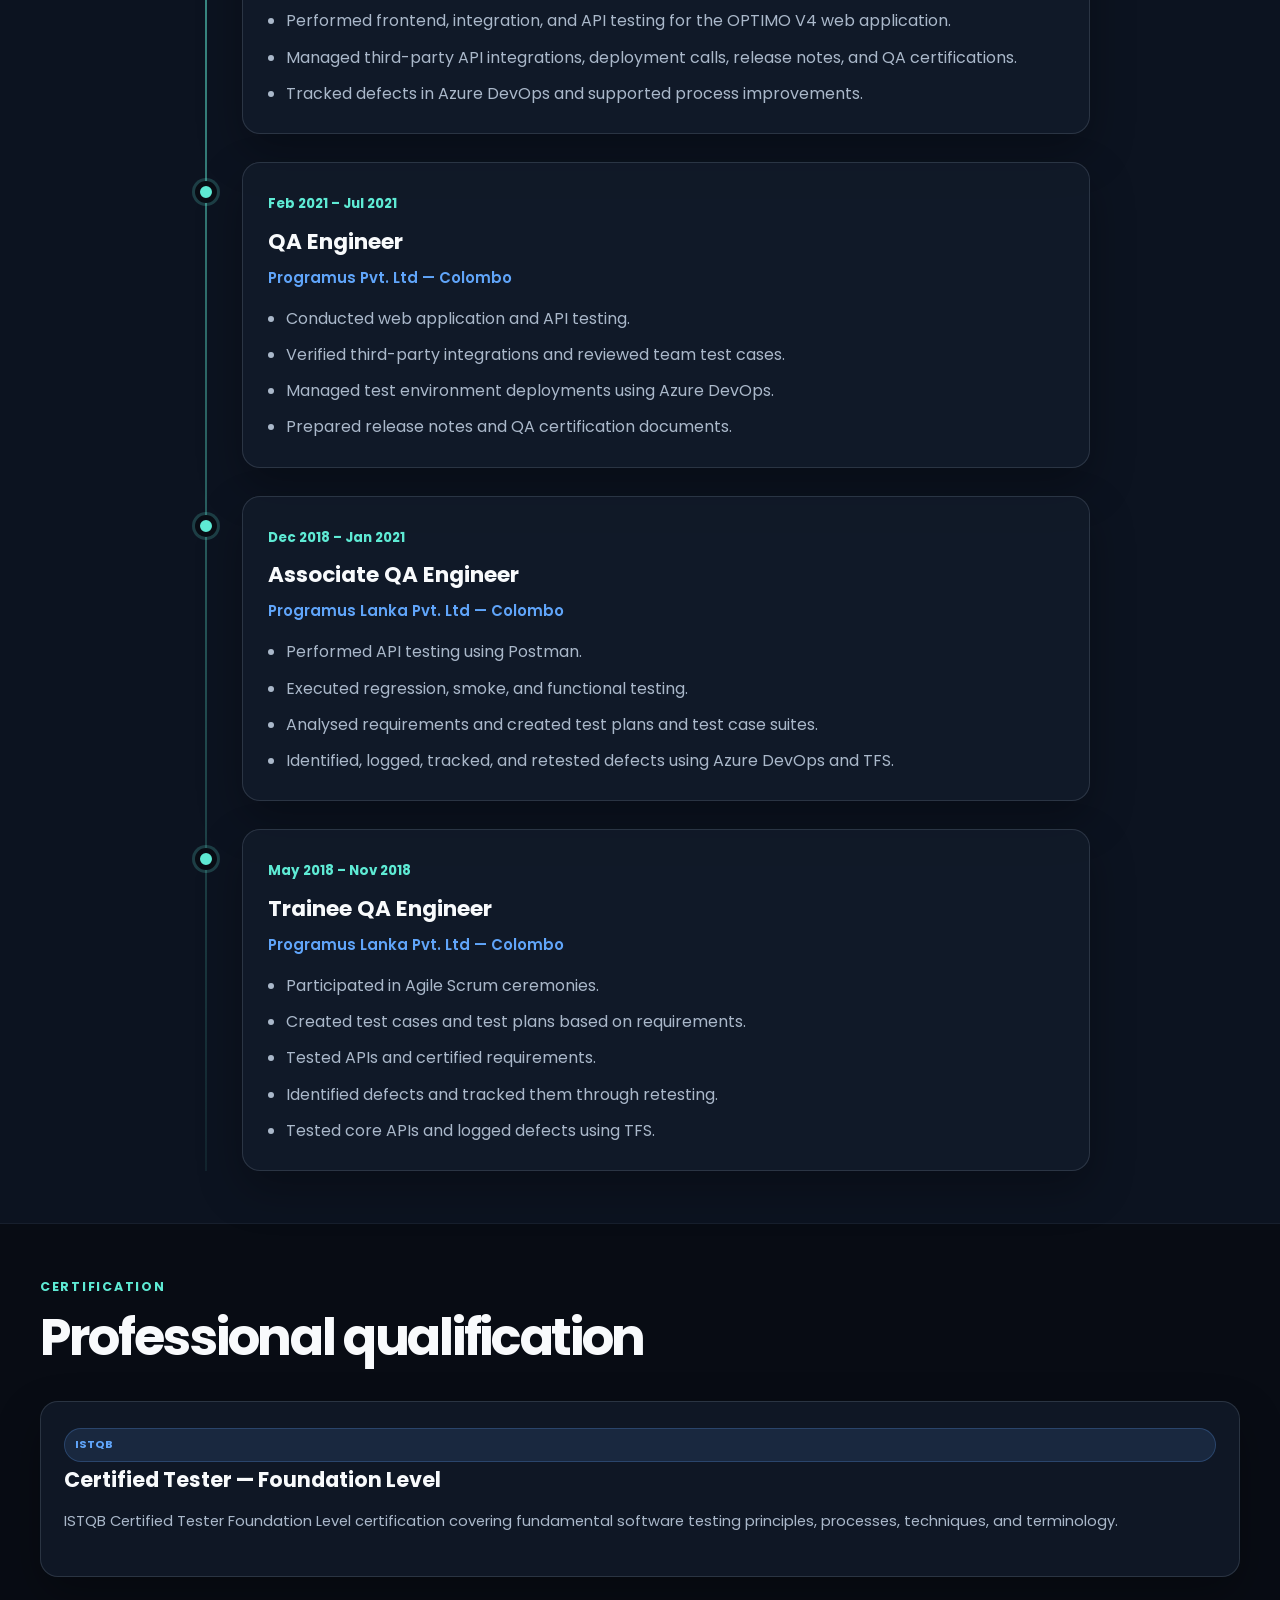
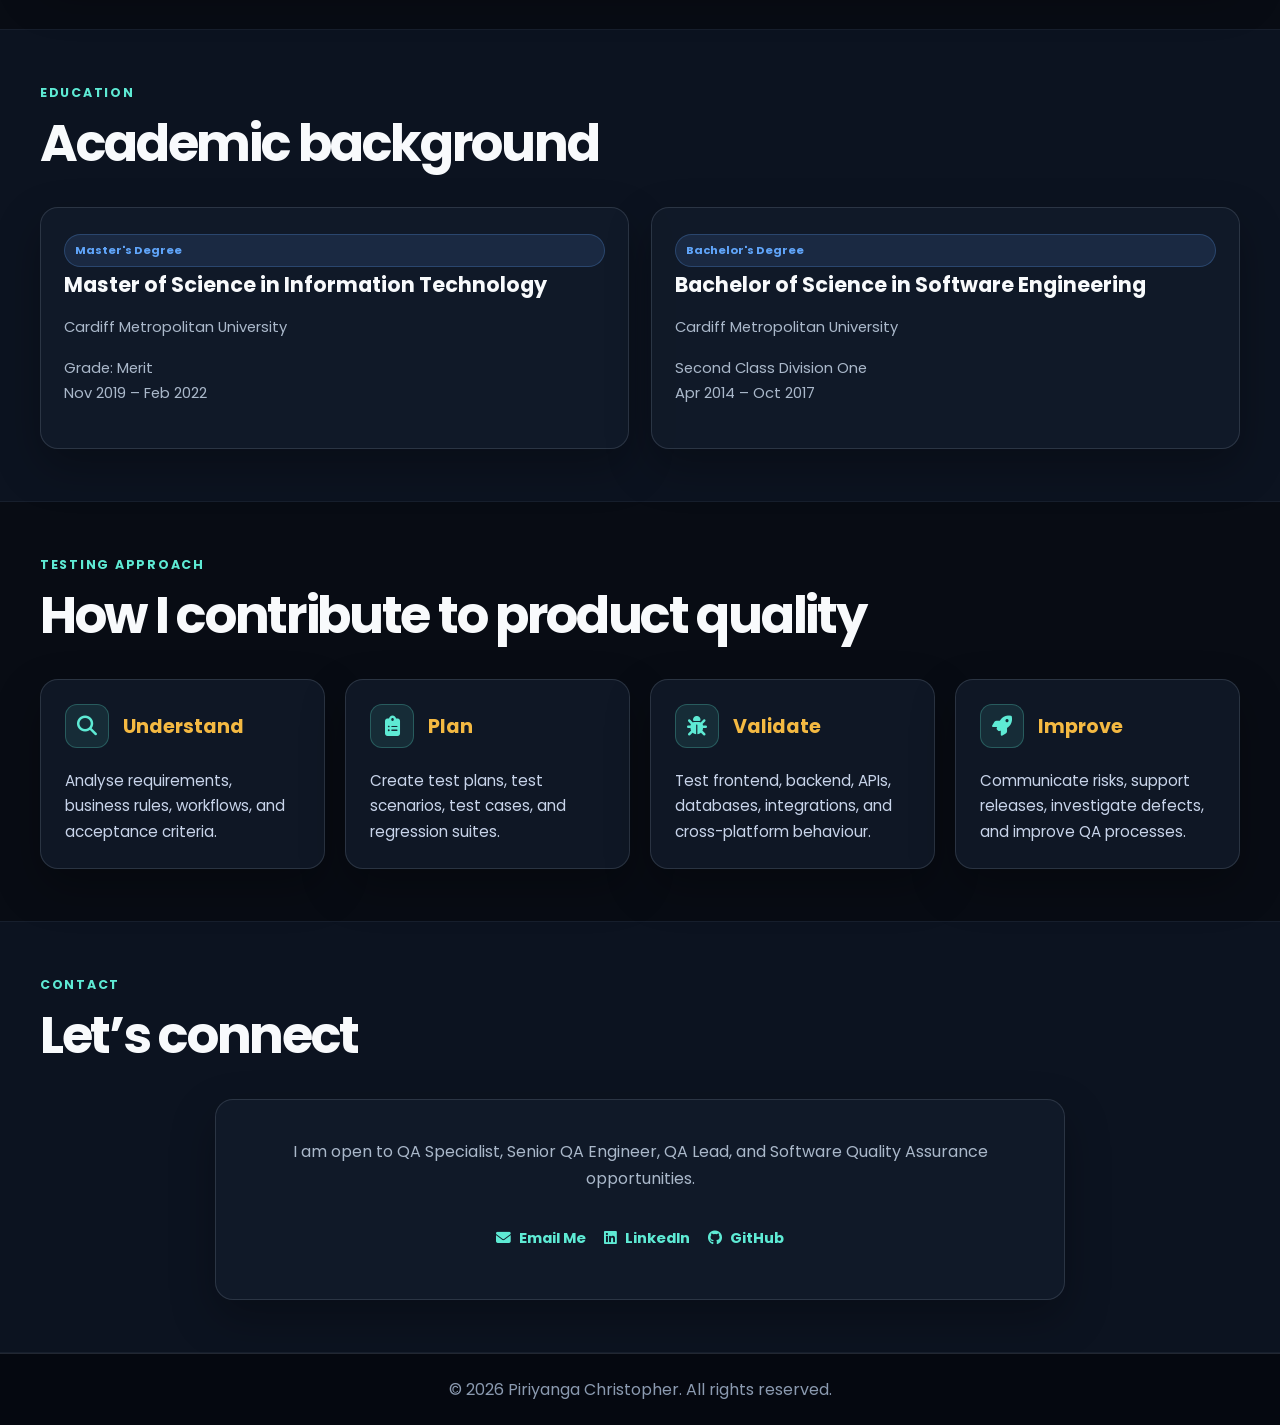
==== commit e4f8d087: "Update index.html" ====
--- a/index.html
+++ b/index.html
@@ -273,7 +273,7 @@
             <h2>Products and systems I have tested</h2>
           </div>
 
-          <div class="project-grid">
+          <div class="project-grid project-grid--three">
             <article class="project-card reveal">
               <div class="project-header">
                 <div class="project-icon">
@@ -337,7 +337,7 @@
       <h2>Practical test automation projects</h2>
     </div>
 
-    <div class="project-grid">
+   <div class="project-grid project-grid--three">
       <!-- Appium Project -->
       <article class="project-card reveal">
         <div class="project-header">
@@ -714,7 +714,7 @@
             <h2>Professional qualification</h2>
           </div>
 
-          <div class="project-grid">
+         <div class="project-grid project-grid--single">
             <article class="project-card">
               <div class="project-tag">ISTQB</div>
 
@@ -738,7 +738,7 @@
             <h2>Academic background</h2>
           </div>
 
-          <div class="project-grid">
+         <div class="project-grid project-grid--two">
             <article class="project-card">
               <div class="project-tag">Master's Degree</div>
 
--- a/style.css
+++ b/style.css
@@ -76,8 +76,6 @@
   width: min(1200px, calc(100% - 40px));
 }
 
-/* Keep linked section headings visible below the sticky header */
-
 section[id] {
   scroll-margin-top: 90px;
 }
@@ -121,8 +119,6 @@
   font-size: clamp(1.8rem, 3.5vw, 3rem);
   white-space: nowrap;
 }
-
-/* Reduce the gap between Domain Experience and Projects */
 
 .domain-section {
   padding-bottom: var(--section-space-small);
@@ -585,11 +581,21 @@
 .project-grid {
   display: grid;
   gap: 22px;
-  /*grid-template-columns: repeat(3, minmax(0, 1fr)); */
-   grid-template-columns: 1fr;
+  grid-template-columns: repeat(3, minmax(0, 1fr));
+}
+
+#education .project-grid {
+  grid-template-columns: repeat(2, minmax(0, 1fr));
+}
+
+#certifications .project-grid {
+  grid-template-columns: 1fr;
 }
 
 .project-card {
+  display: flex;
+  flex-direction: column;
+  height: 100%;
   padding: 26px 23px;
   transition:
     border-color 0.2s ease,
@@ -646,10 +652,9 @@
   list-style: disc;
 }
 
-/* GitHub project link */
-
 .project-card a[href*="github"] {
   align-items: center;
+  align-self: flex-start;
   background: rgba(96, 165, 250, 0.14);
   border: 1px solid rgba(96, 165, 250, 0.5);
   border-radius: 10px;
@@ -657,7 +662,7 @@
   display: inline-flex;
   font-weight: 700;
   gap: 8px;
-  margin-top: 6px;
+  margin-top: auto;
   min-height: 44px;
   padding: 10px 14px;
   transition:
@@ -677,6 +682,12 @@
 
 .project-card a[href*="github"] i {
   color: currentColor;
+}
+
+.projects-footer {
+  display: flex;
+  justify-content: center;
+  margin-top: 48px;
 }
 
 /* Timeline */
@@ -908,7 +919,12 @@
     grid-template-columns: repeat(2, minmax(0, 1fr));
   }
 
-  .project-grid {
+  .project-grid,
+  #education .project-grid {
+    grid-template-columns: repeat(2, minmax(0, 1fr));
+  }
+
+  #certifications .project-grid {
     grid-template-columns: 1fr;
   }
 
@@ -1032,6 +1048,12 @@
     max-width: 100%;
   }
 
+  .project-grid,
+  #education .project-grid,
+  #certifications .project-grid {
+    grid-template-columns: 1fr;
+  }
+
   .project-tag,
   .skill-header h3,
   .timeline-content h3 {
@@ -1204,9 +1226,3 @@
     transition: none;
   }
 }
-
-.projects-footer {
-  display: flex;
-  justify-content: center;
-  margin-top: 34px;
-}
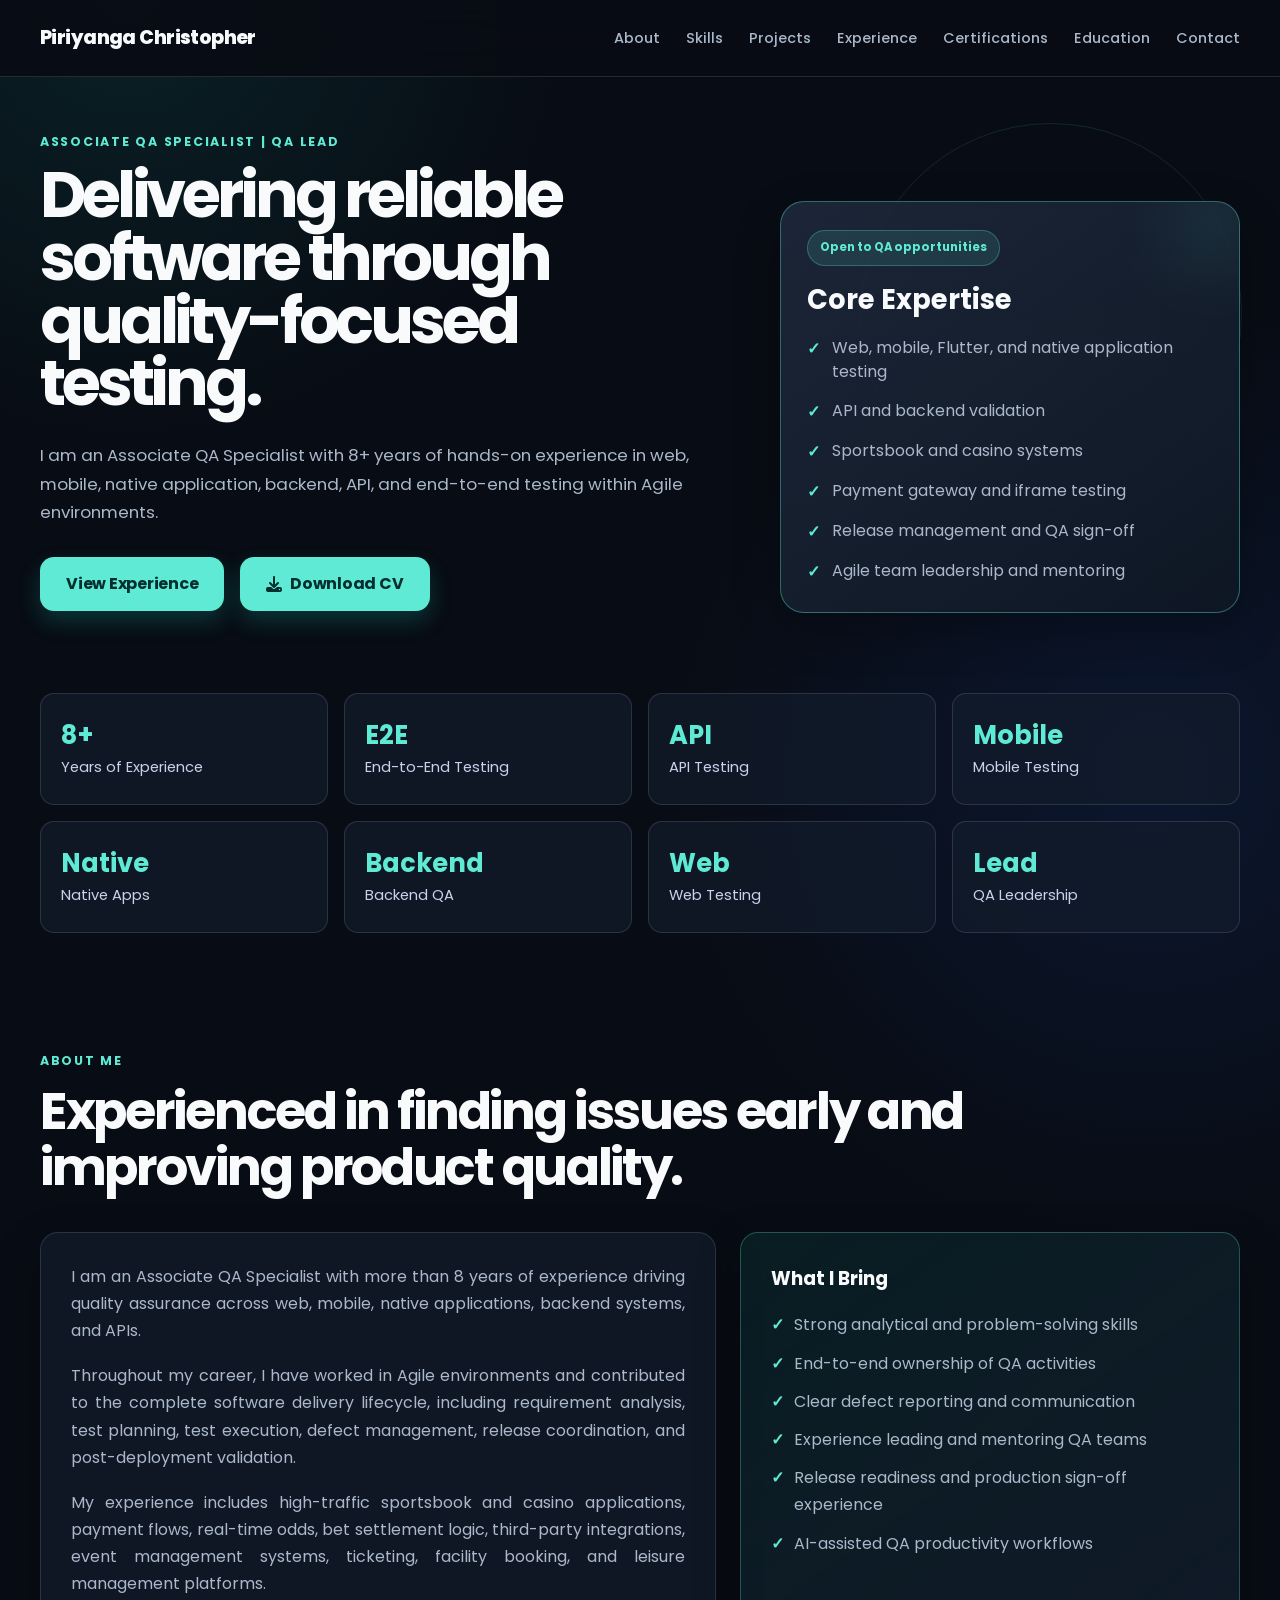
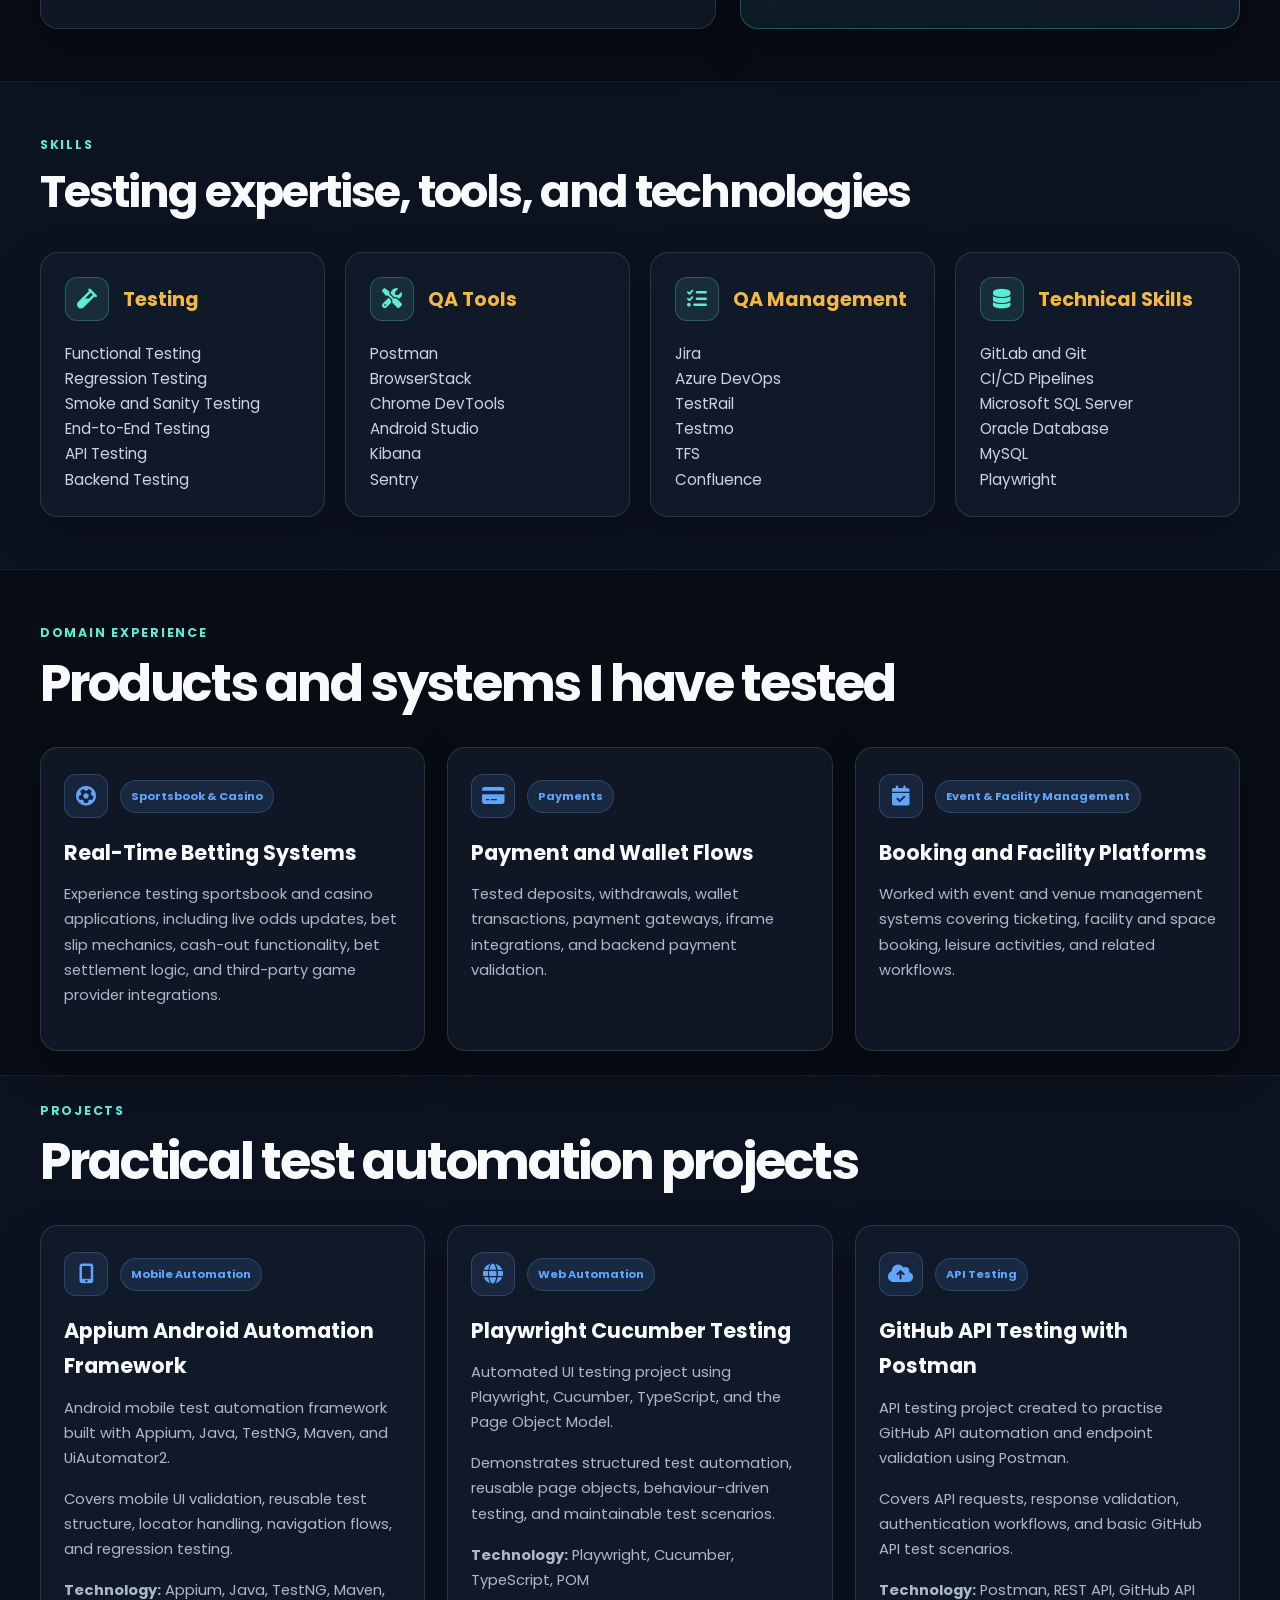
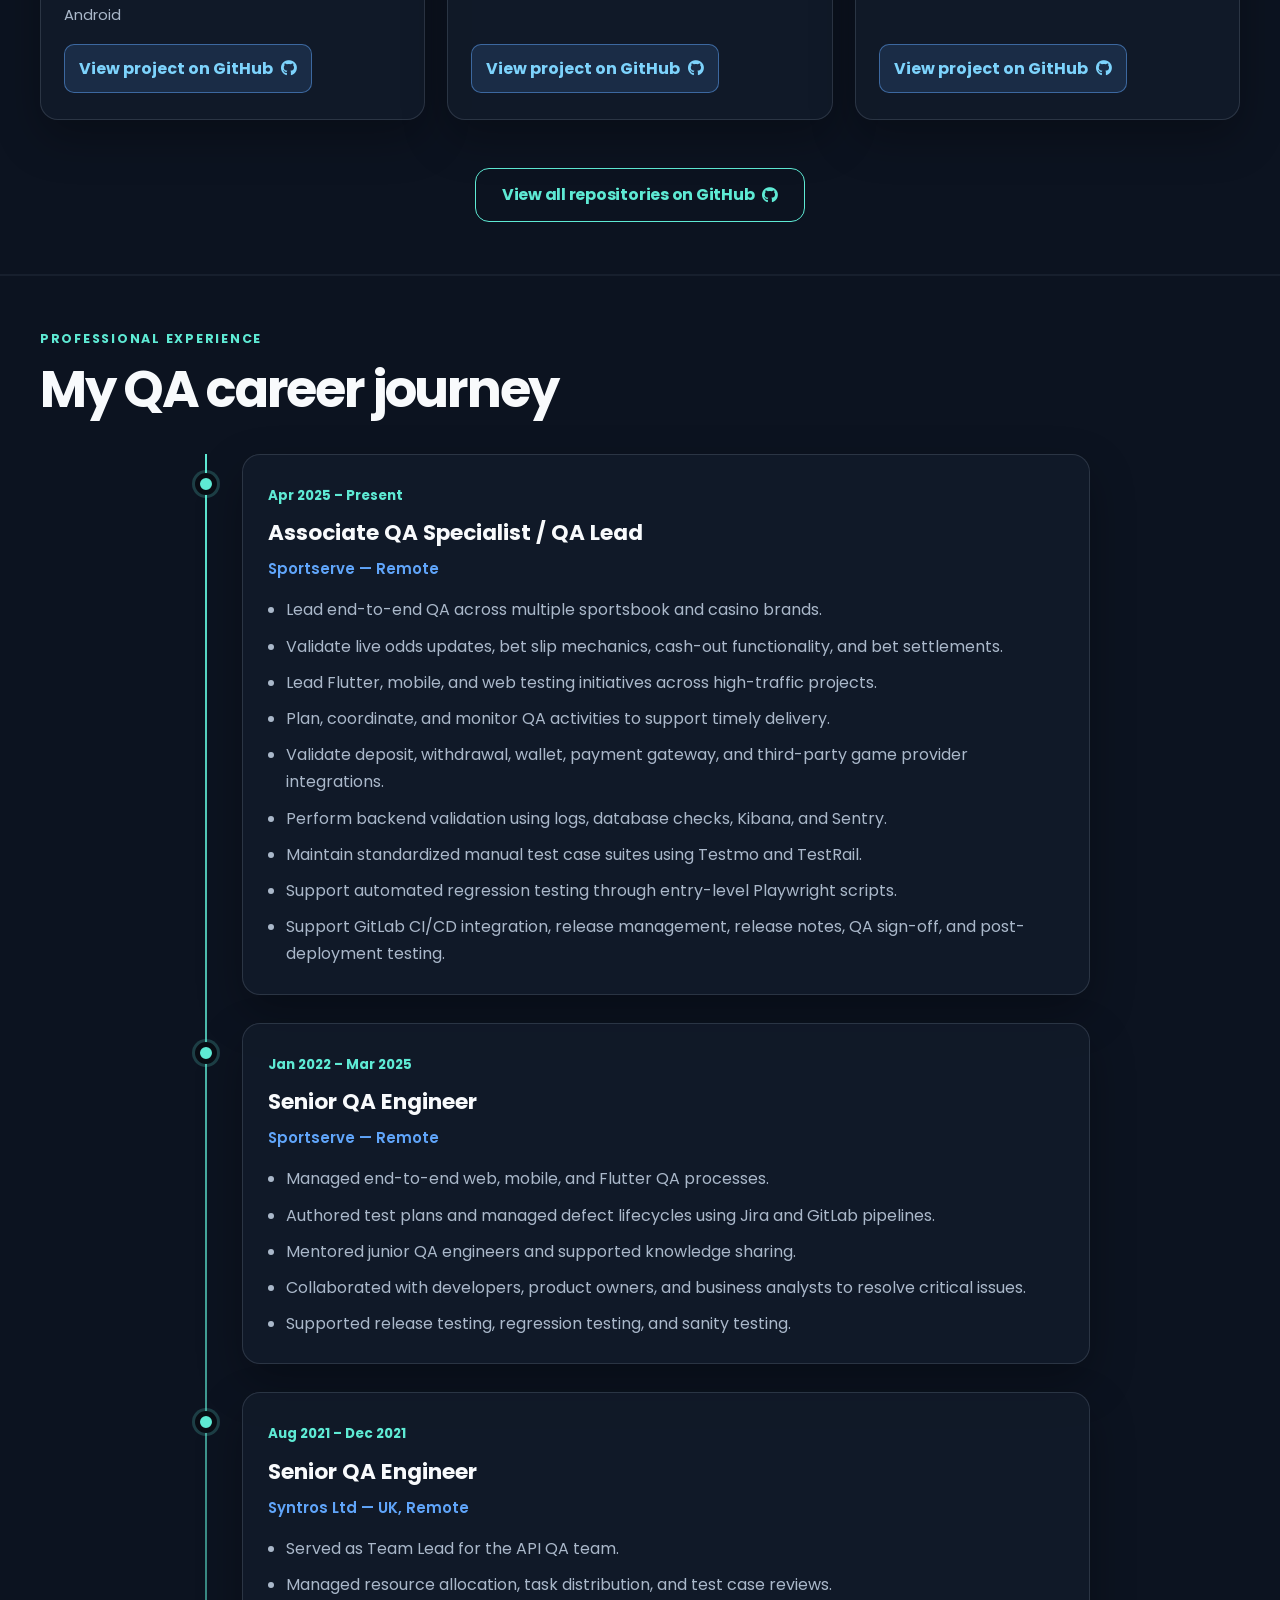
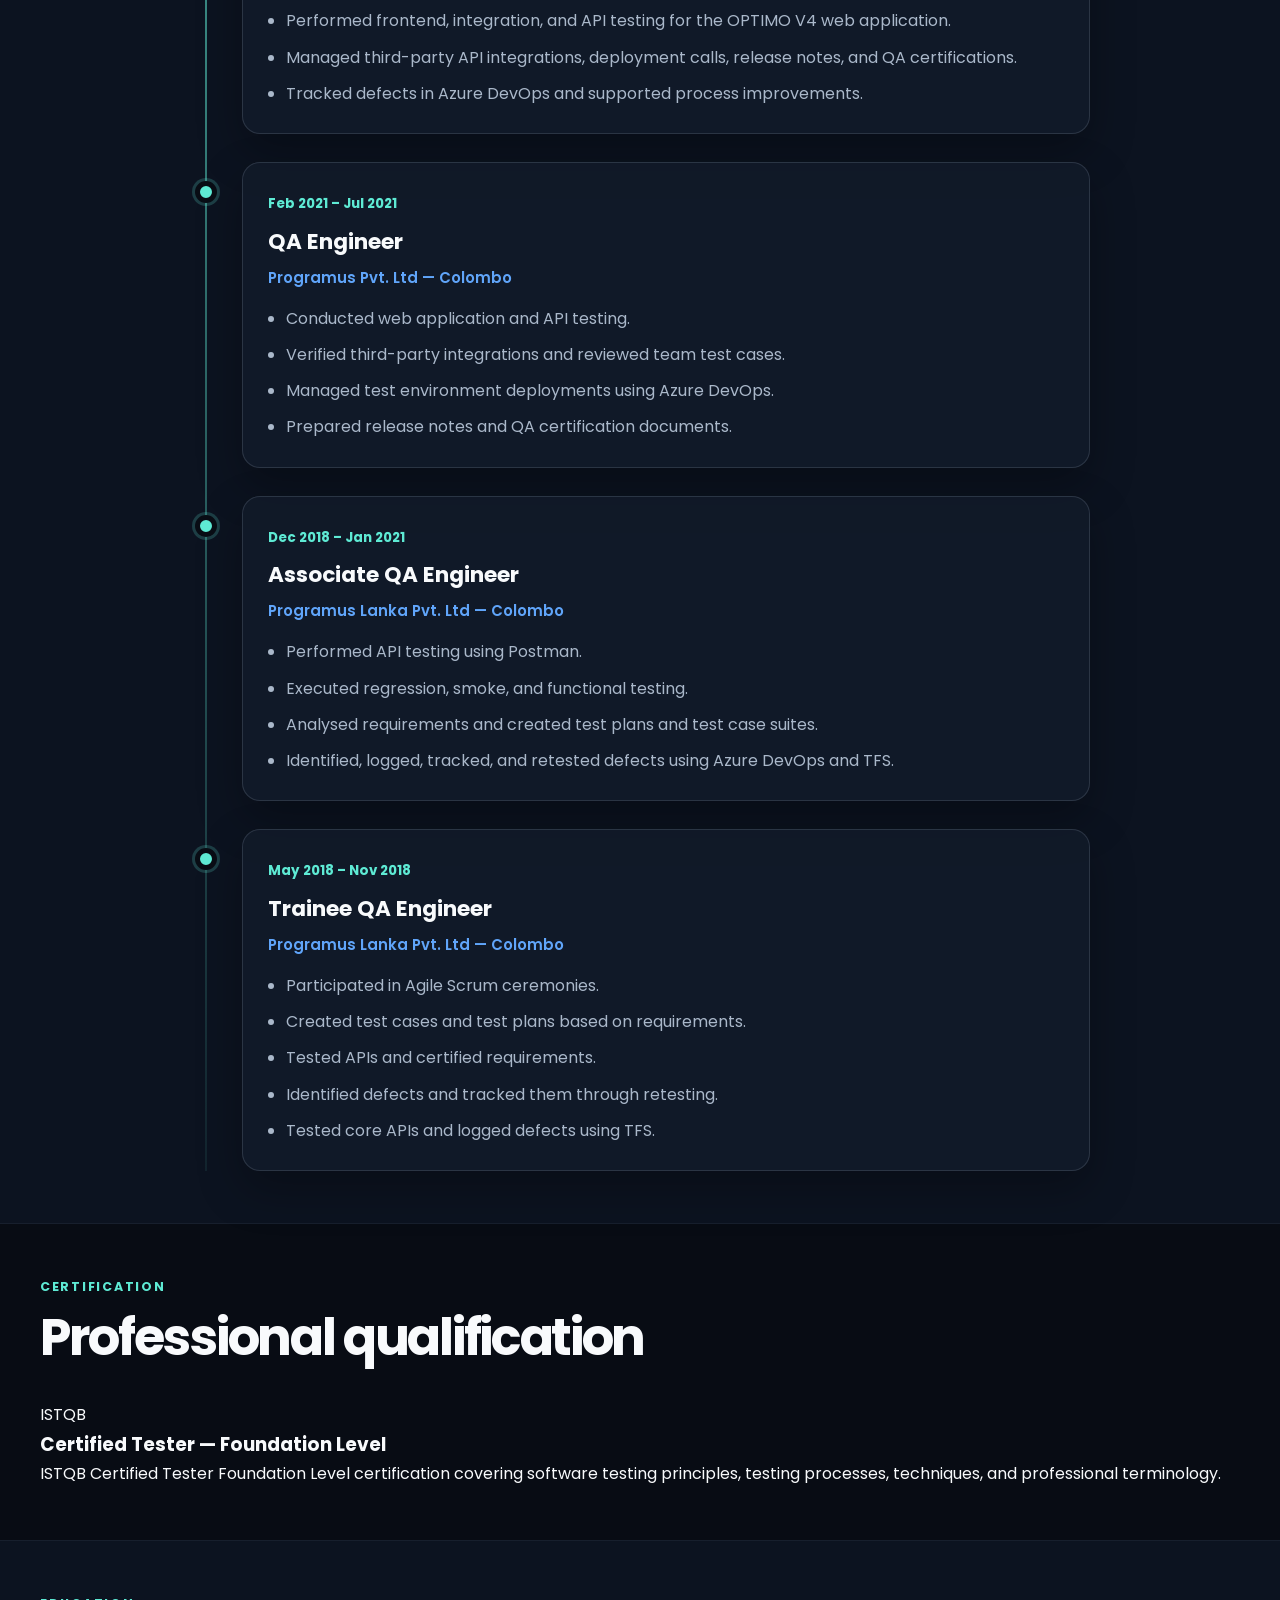
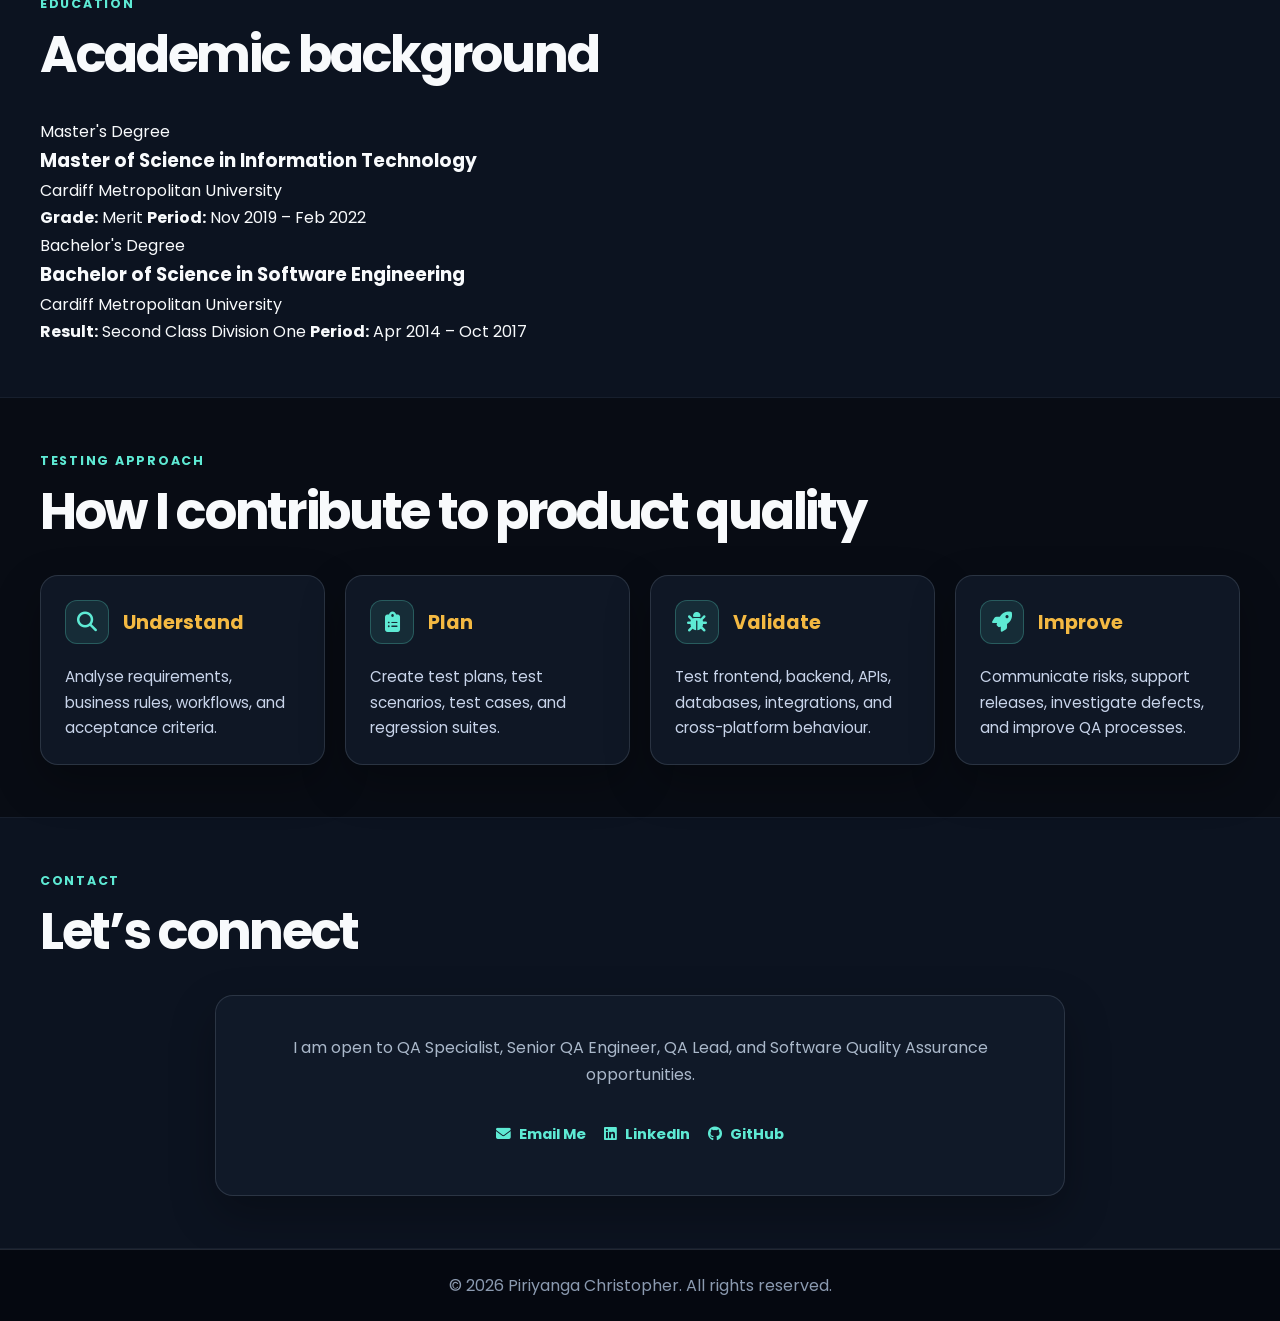
==== commit db6cfed0: "Update index.html" ====
--- a/index.html
+++ b/index.html
@@ -706,67 +706,86 @@
         </div>
       </section>
 
-      <!-- Certifications Section -->
-      <section id="certifications" class="section">
-        <div class="container">
-          <div class="section-heading">
-            <p class="eyebrow">Certification</p>
-            <h2>Professional qualification</h2>
-          </div>
-
-         <div class="project-grid project-grid--single">
-            <article class="project-card">
-              <div class="project-tag">ISTQB</div>
-
-              <h3>Certified Tester — Foundation Level</h3>
-
-              <p>
-                ISTQB Certified Tester Foundation Level certification covering
-                fundamental software testing principles, processes, techniques,
-                and terminology.
-              </p>
-            </article>
-          </div>
-        </div>
-      </section>
-
-      <!-- Education Section -->
-      <section id="education" class="section alt-bg">
-        <div class="container">
-          <div class="section-heading">
-            <p class="eyebrow">Education</p>
-            <h2>Academic background</h2>
-          </div>
-
-         <div class="project-grid project-grid--two">
-            <article class="project-card">
-              <div class="project-tag">Master's Degree</div>
-
-              <h3>Master of Science in Information Technology</h3>
-
-              <p>Cardiff Metropolitan University</p>
-
-              <p>
-                Grade: Merit<br />
-                Nov 2019 – Feb 2022
-              </p>
-            </article>
-
-            <article class="project-card">
-              <div class="project-tag">Bachelor's Degree</div>
-
-              <h3>Bachelor of Science in Software Engineering</h3>
-
-              <p>Cardiff Metropolitan University</p>
-
-              <p>
-                Second Class Division One<br />
-                Apr 2014 – Oct 2017
-              </p>
-            </article>
-          </div>
-        </div>
-      </section>
+    <!-- Certifications Section -->
+<section id="certifications" class="section">
+  <div class="container">
+    <div class="section-heading">
+      <p class="eyebrow">Certification</p>
+      <h2>Professional qualification</h2>
+    </div>
+
+    <div class="qualification-grid qualification-grid--certification">
+      <article class="qualification-card">
+        <div class="qualification-label">ISTQB</div>
+
+        <h3>Certified Tester — Foundation Level</h3>
+
+        <p>
+          ISTQB Certified Tester Foundation Level certification covering
+          software testing principles, testing processes, techniques, and
+          professional terminology.
+        </p>
+      </article>
+    </div>
+  </div>
+</section>
+
+     <!-- Education Section -->
+<section id="education" class="section alt-bg">
+  <div class="container">
+    <div class="section-heading">
+      <p class="eyebrow">Education</p>
+      <h2>Academic background</h2>
+    </div>
+
+    <div class="qualification-grid qualification-grid--education">
+      <article class="qualification-card">
+        <div class="qualification-label">Master's Degree</div>
+
+        <h3>Master of Science in Information Technology</h3>
+
+        <p class="qualification-institution">
+          Cardiff Metropolitan University
+        </p>
+
+        <div class="qualification-details">
+          <span>
+            <strong>Grade:</strong>
+            Merit
+          </span>
+
+          <span>
+            <strong>Period:</strong>
+            Nov 2019 – Feb 2022
+          </span>
+        </div>
+      </article>
+
+      <article class="qualification-card">
+        <div class="qualification-label">Bachelor's Degree</div>
+
+        <h3>Bachelor of Science in Software Engineering</h3>
+
+        <p class="qualification-institution">
+          Cardiff Metropolitan University
+        </p>
+
+        <div class="qualification-details">
+          <span>
+            <strong>Result:</strong>
+            Second Class Division One
+          </span>
+
+          <span>
+            <strong>Period:</strong>
+            Apr 2014 – Oct 2017
+          </span>
+        </div>
+      </article>
+    </div>
+  </div>
+</section>
+      
 
       <!-- Testing Approach Section -->
       <section class="section">
--- a/style.css
+++ b/style.css
@@ -1226,3 +1226,48 @@
     transition: none;
   }
 }
+
+/* Section-specific card grids */
+
+.project-grid--three {
+  grid-template-columns: repeat(3, minmax(0, 1fr)) !important;
+}
+
+.project-grid--two {
+  grid-template-columns: repeat(2, minmax(0, 1fr)) !important;
+}
+
+.project-grid--single {
+  grid-template-columns: minmax(0, 370px) !important;
+  justify-content: start;
+}
+
+/* Keep every card evenly sized within its row */
+.project-grid--three .project-card,
+.project-grid--two .project-card,
+.project-grid--single .project-card {
+  height: 100%;
+}
+
+/* Tablet: two cards per row */
+@media (max-width: 950px) {
+  .project-grid--three,
+  .project-grid--two {
+    grid-template-columns: repeat(2, minmax(0, 1fr)) !important;
+  }
+}
+
+/* Mobile: one card per row */
+@media (max-width: 768px) {
+  .project-grid--three,
+  .project-grid--two,
+  .project-grid--single {
+    grid-template-columns: 1fr !important;
+  }
+
+  .project-grid--single {
+    max-width: none;
+  }
+}
+
+
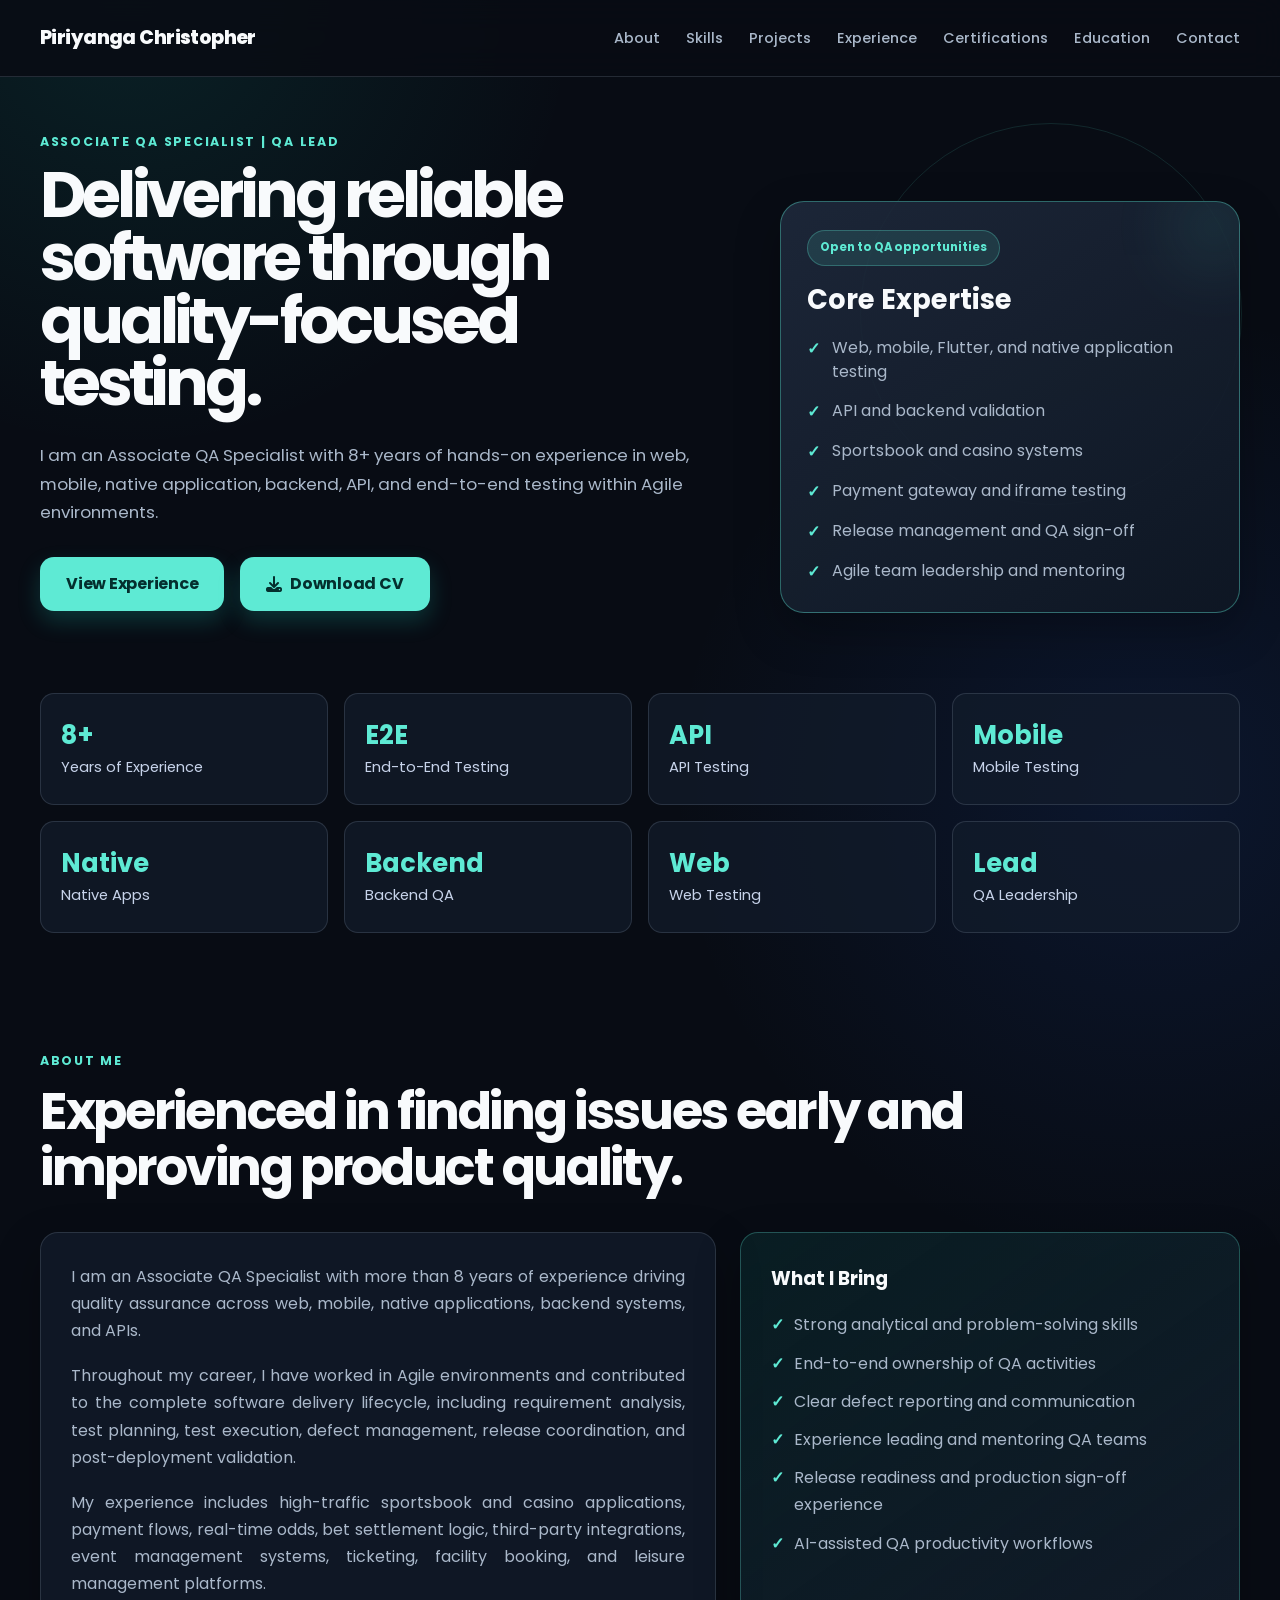
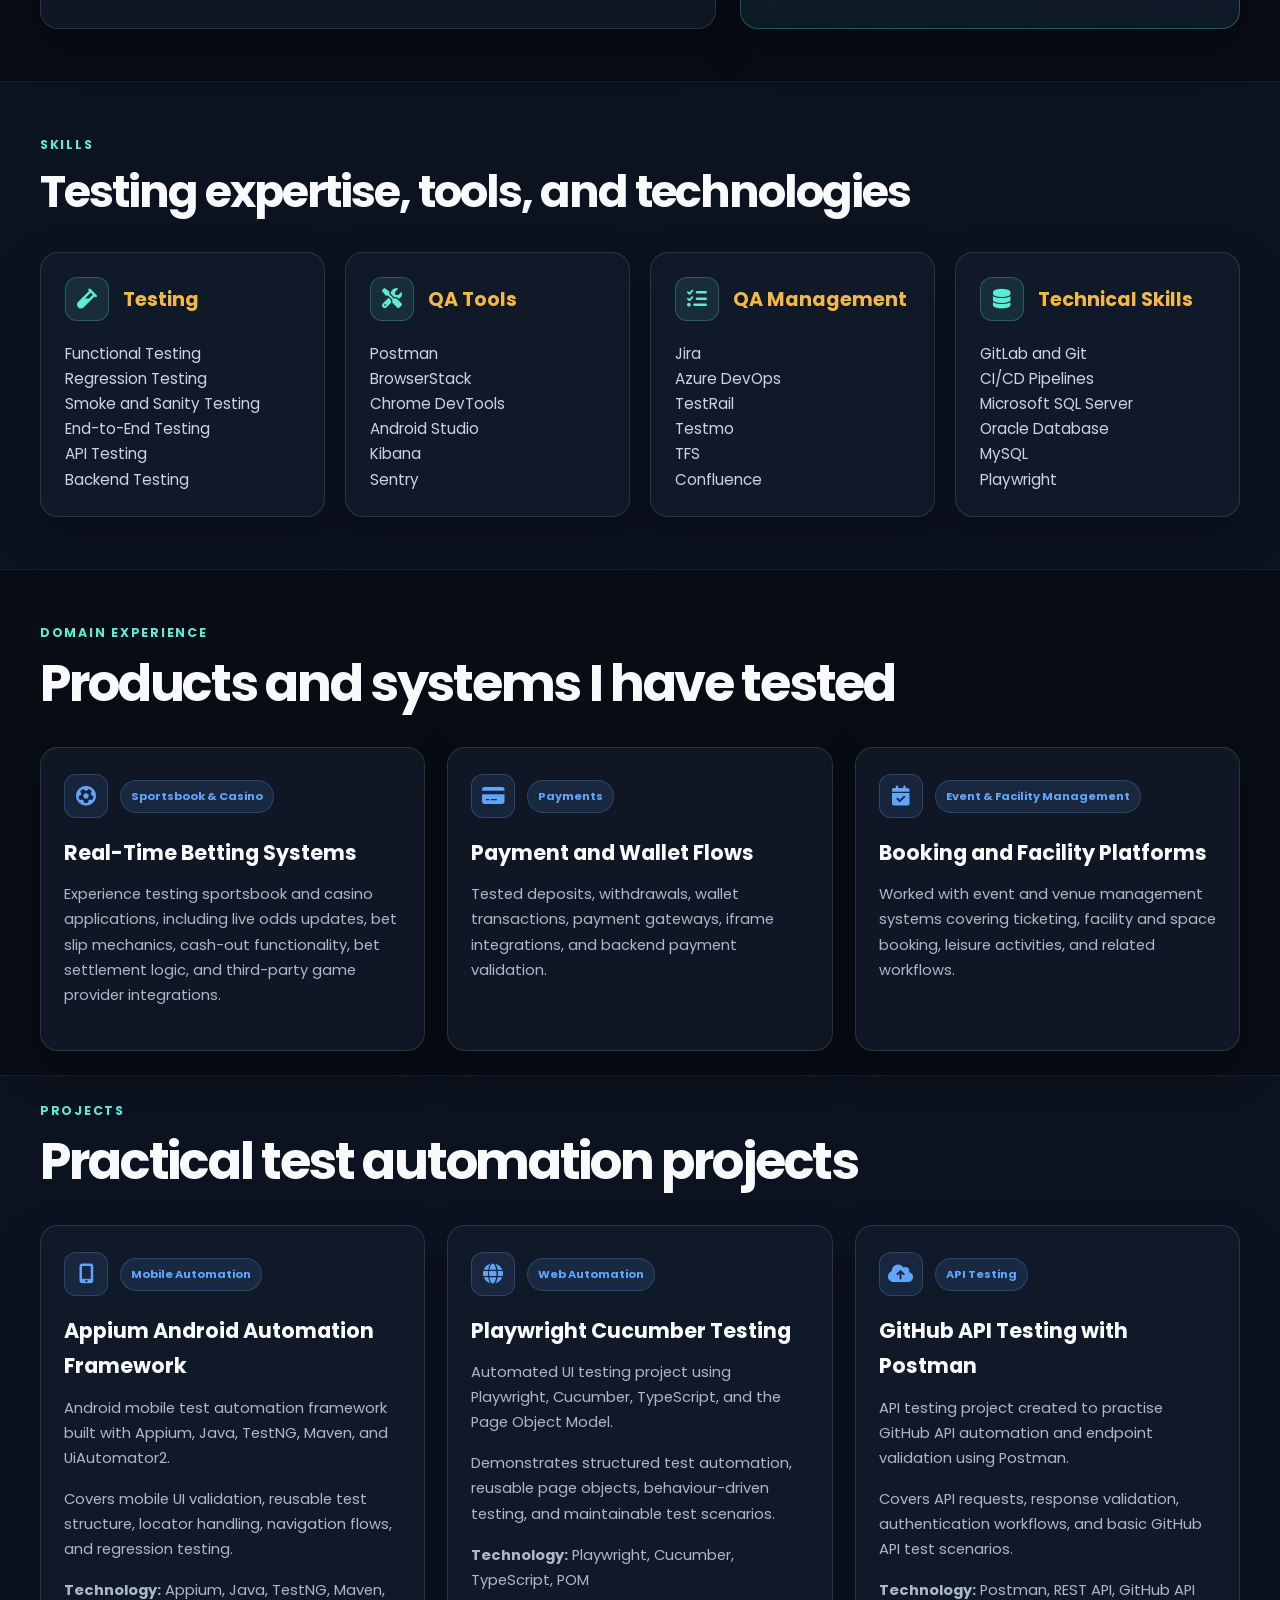
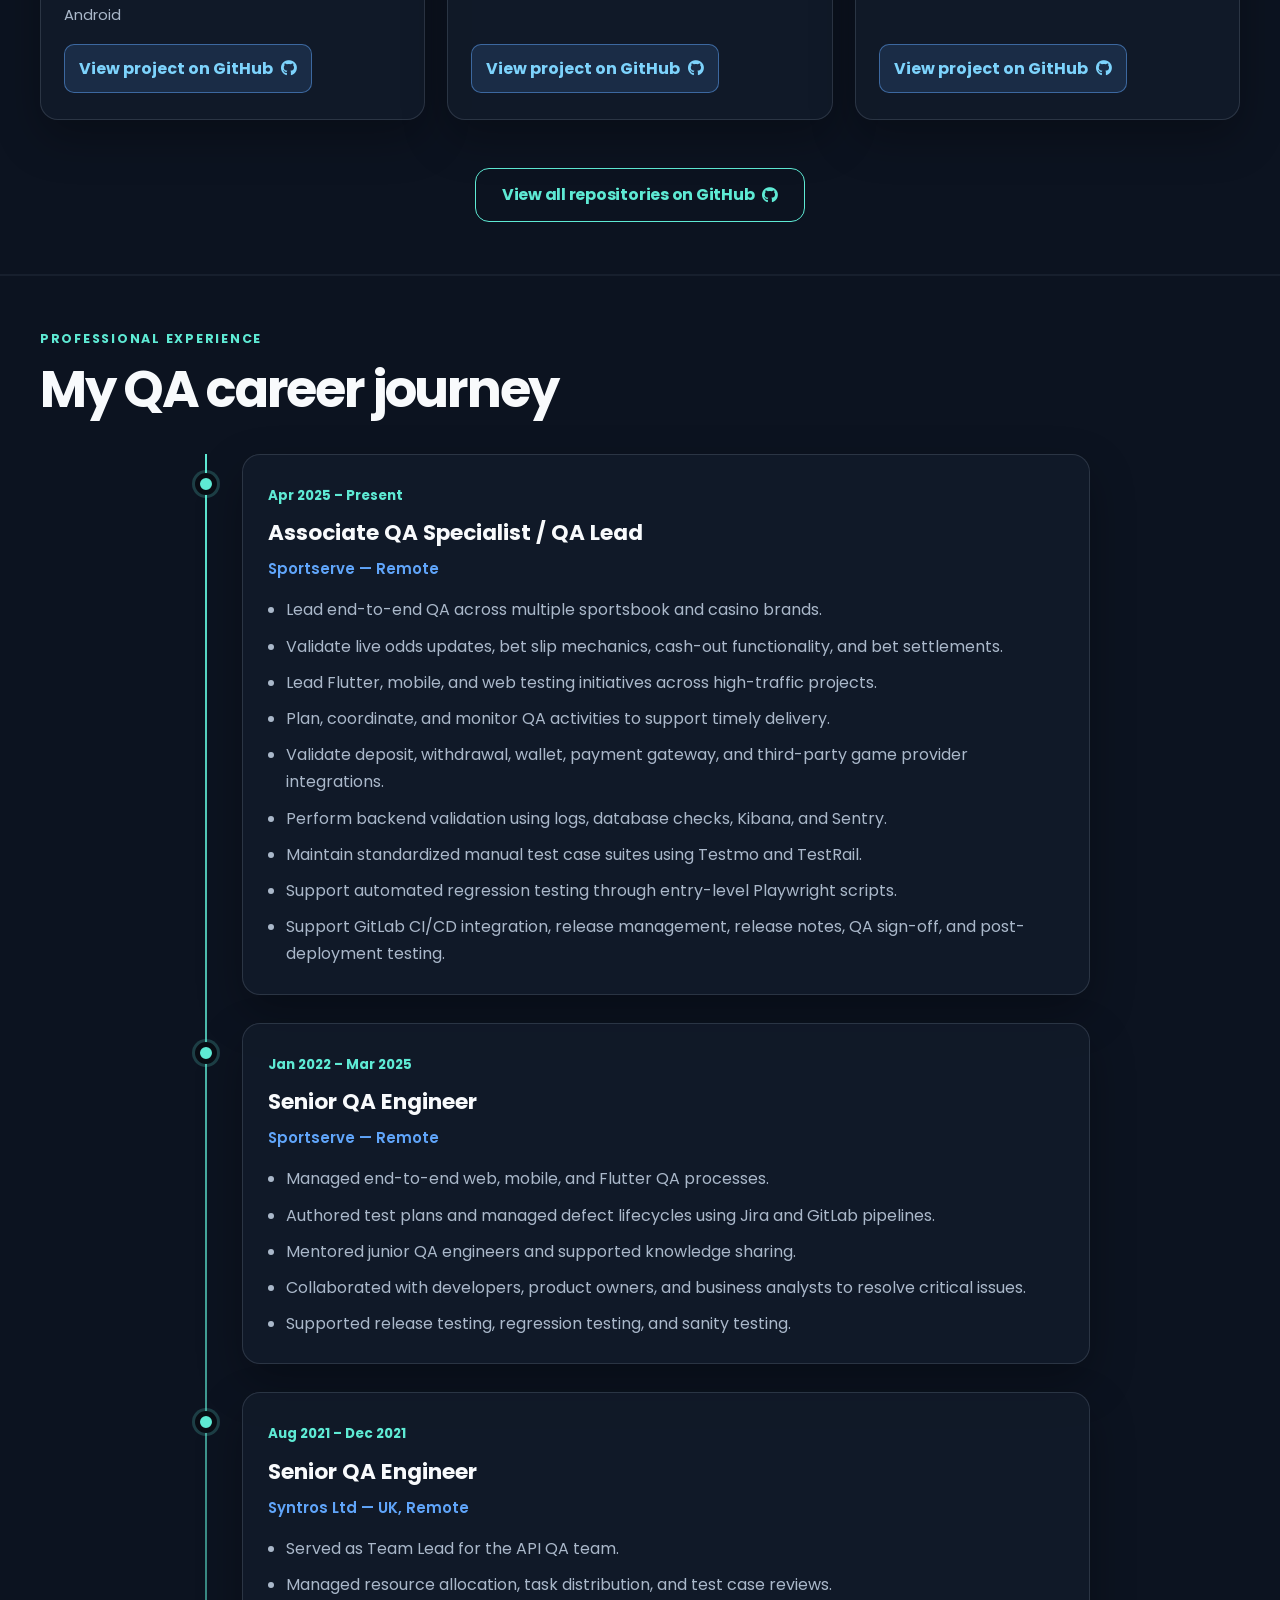
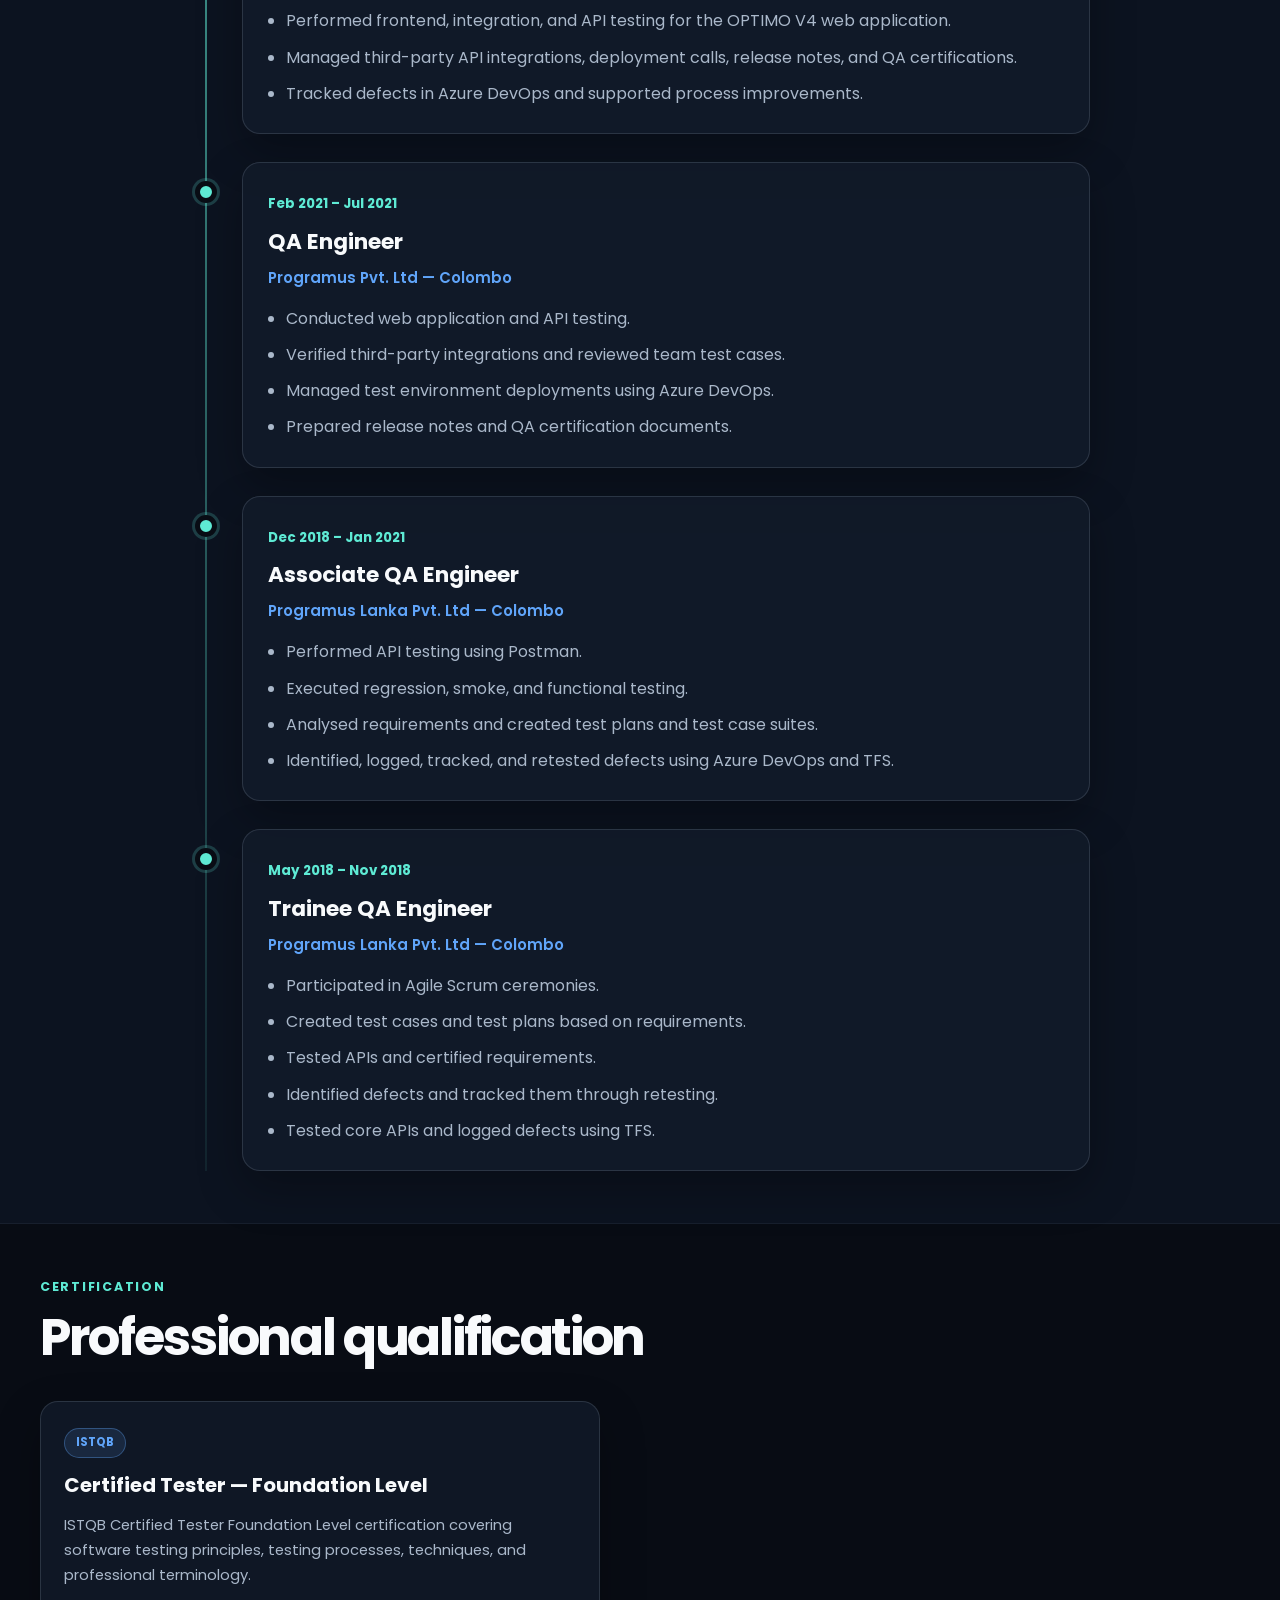
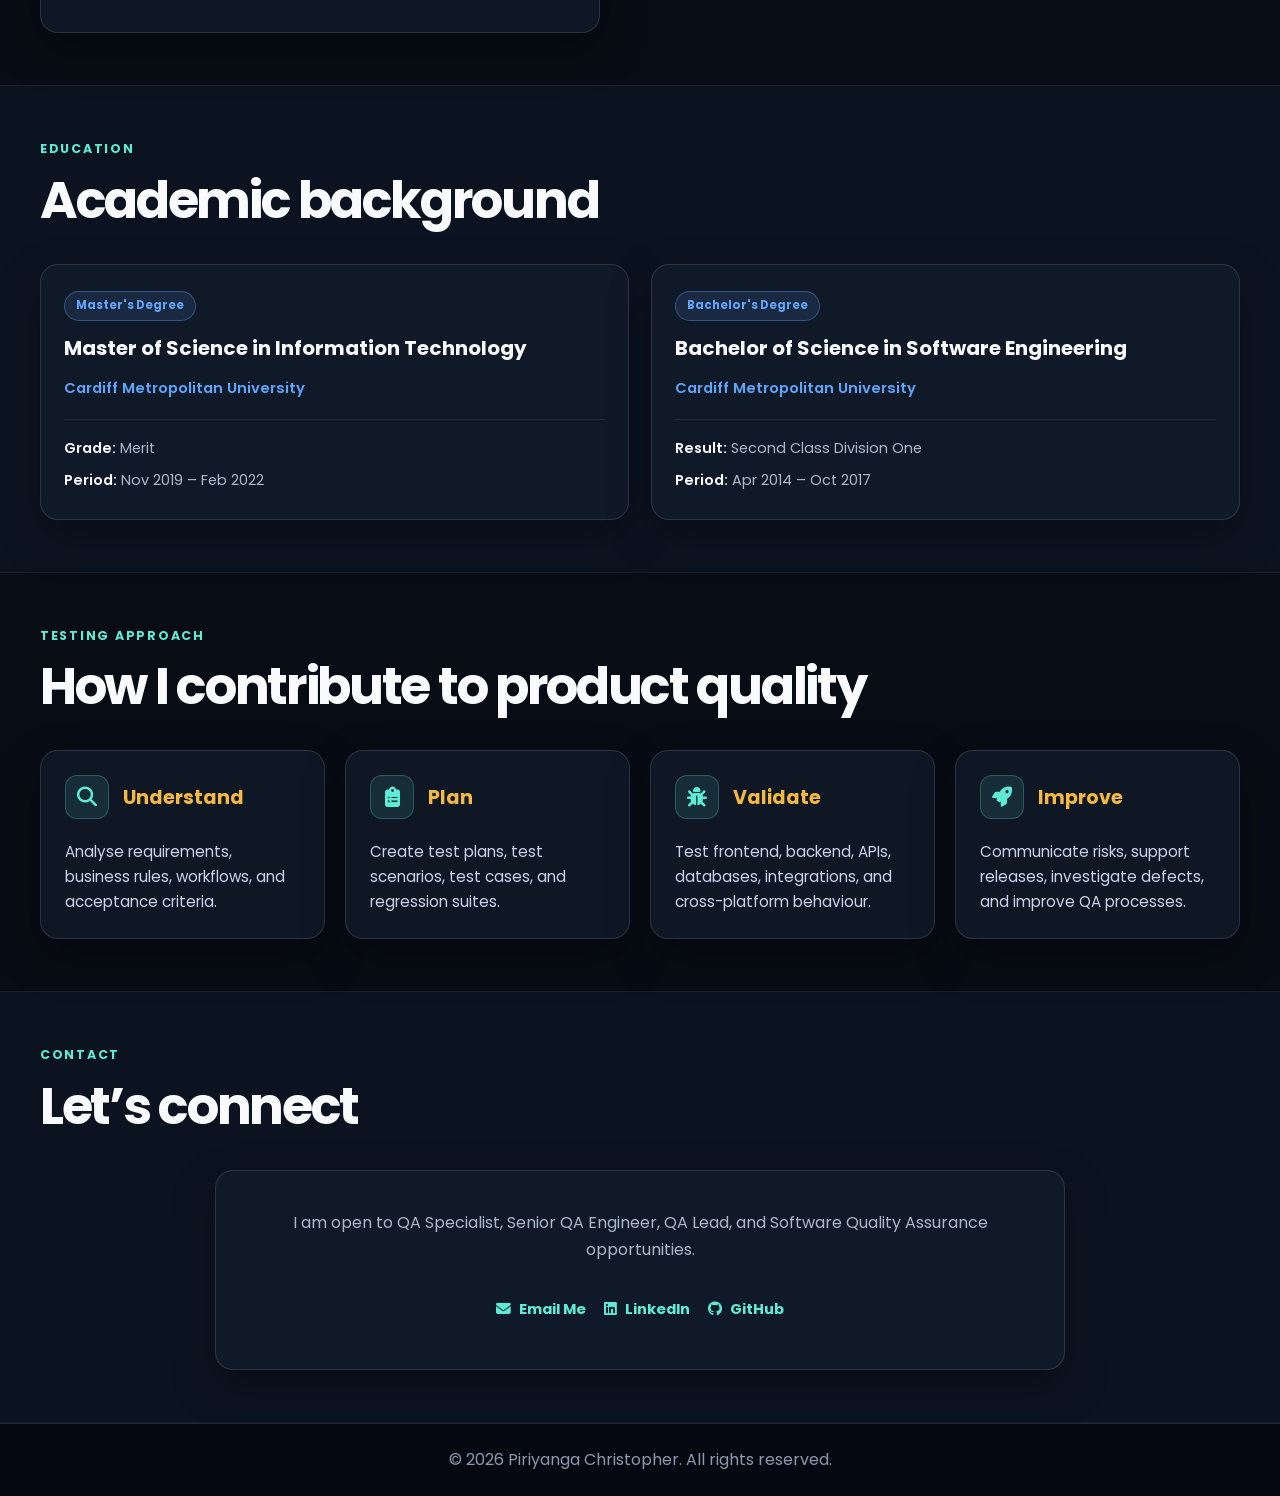
==== commit f7e0ad90: "Update index.html" ====
--- a/index.html
+++ b/index.html
@@ -879,7 +879,7 @@
               </a>
 
               <a
-                href="https://www.linkedin.com/in/piriyanga-christopher-16295391/"
+                href="https://www.linkedin.com/in/piriyanga-christopher/"
                 target="_blank"
                 rel="noopener noreferrer"
               >
--- a/style.css
+++ b/style.css
@@ -583,7 +583,7 @@
   gap: 22px;
   grid-template-columns: repeat(3, minmax(0, 1fr));
 }
-
+/*
 #education .project-grid {
   grid-template-columns: repeat(2, minmax(0, 1fr));
 }
@@ -591,6 +591,7 @@
 #certifications .project-grid {
   grid-template-columns: 1fr;
 }
+*/
 
 .project-card {
   display: flex;
@@ -1271,3 +1272,125 @@
 }
 
 
+/* Certification and education cards */
+
+.qualification-grid {
+  display: grid;
+  gap: 22px;
+}
+
+.qualification-grid--certification {
+  grid-template-columns: minmax(0, 560px);
+  justify-content: start;
+}
+
+.qualification-grid--education {
+  grid-template-columns: repeat(2, minmax(0, 1fr));
+}
+
+.qualification-card {
+  background: rgba(18, 28, 43, 0.78);
+  border: 1px solid var(--border);
+  border-radius: var(--radius);
+  box-shadow: var(--shadow);
+  display: flex;
+  flex-direction: column;
+  min-width: 0;
+  padding: 26px 23px;
+  transition:
+    border-color 0.2s ease,
+    transform 0.2s ease,
+    background 0.2s ease;
+}
+
+.qualification-card:hover {
+  background: rgba(23, 35, 55, 0.9);
+  border-color: rgba(94, 234, 212, 0.38);
+  transform: translateY(-4px);
+}
+
+.qualification-label {
+  align-self: flex-start;
+  background: rgba(96, 165, 250, 0.12);
+  border: 1px solid rgba(96, 165, 250, 0.35);
+  border-radius: 999px;
+  color: var(--blue);
+  display: inline-flex;
+  font-size: 0.72rem;
+  font-weight: 700;
+  line-height: 1.2;
+  margin-bottom: 14px;
+  max-width: 100%;
+  padding: 7px 11px;
+  width: max-content;
+}
+
+.qualification-card h3 {
+  color: var(--primary);
+  font-size: 1.25rem;
+  line-height: 1.35;
+  margin-bottom: 14px;
+  overflow-wrap: anywhere;
+}
+
+.qualification-card p {
+  color: var(--secondary);
+  font-size: 0.92rem;
+  line-height: 1.7;
+}
+
+.qualification-card > p {
+  margin-bottom: 18px;
+}
+
+.qualification-institution {
+  color: var(--blue) !important;
+  font-weight: 600;
+}
+
+.qualification-details {
+  border-top: 1px solid rgba(148, 163, 184, 0.14);
+  display: grid;
+  gap: 8px;
+  margin-top: auto;
+  padding-top: 16px;
+}
+
+.qualification-details span {
+  color: var(--secondary);
+  font-size: 0.9rem;
+}
+
+.qualification-details strong {
+  color: var(--primary);
+  font-weight: 600;
+}
+
+/* Tablet */
+
+@media (max-width: 950px) {
+  .qualification-grid--education {
+    grid-template-columns: repeat(2, minmax(0, 1fr));
+  }
+}
+
+/* Mobile */
+
+@media (max-width: 768px) {
+  .qualification-grid--certification,
+  .qualification-grid--education {
+    grid-template-columns: 1fr;
+  }
+
+  .qualification-grid--certification {
+    max-width: 100%;
+  }
+
+  .qualification-card {
+    padding: 23px 20px;
+  }
+
+  .qualification-card h3 {
+    font-size: 1.15rem;
+  }
+}
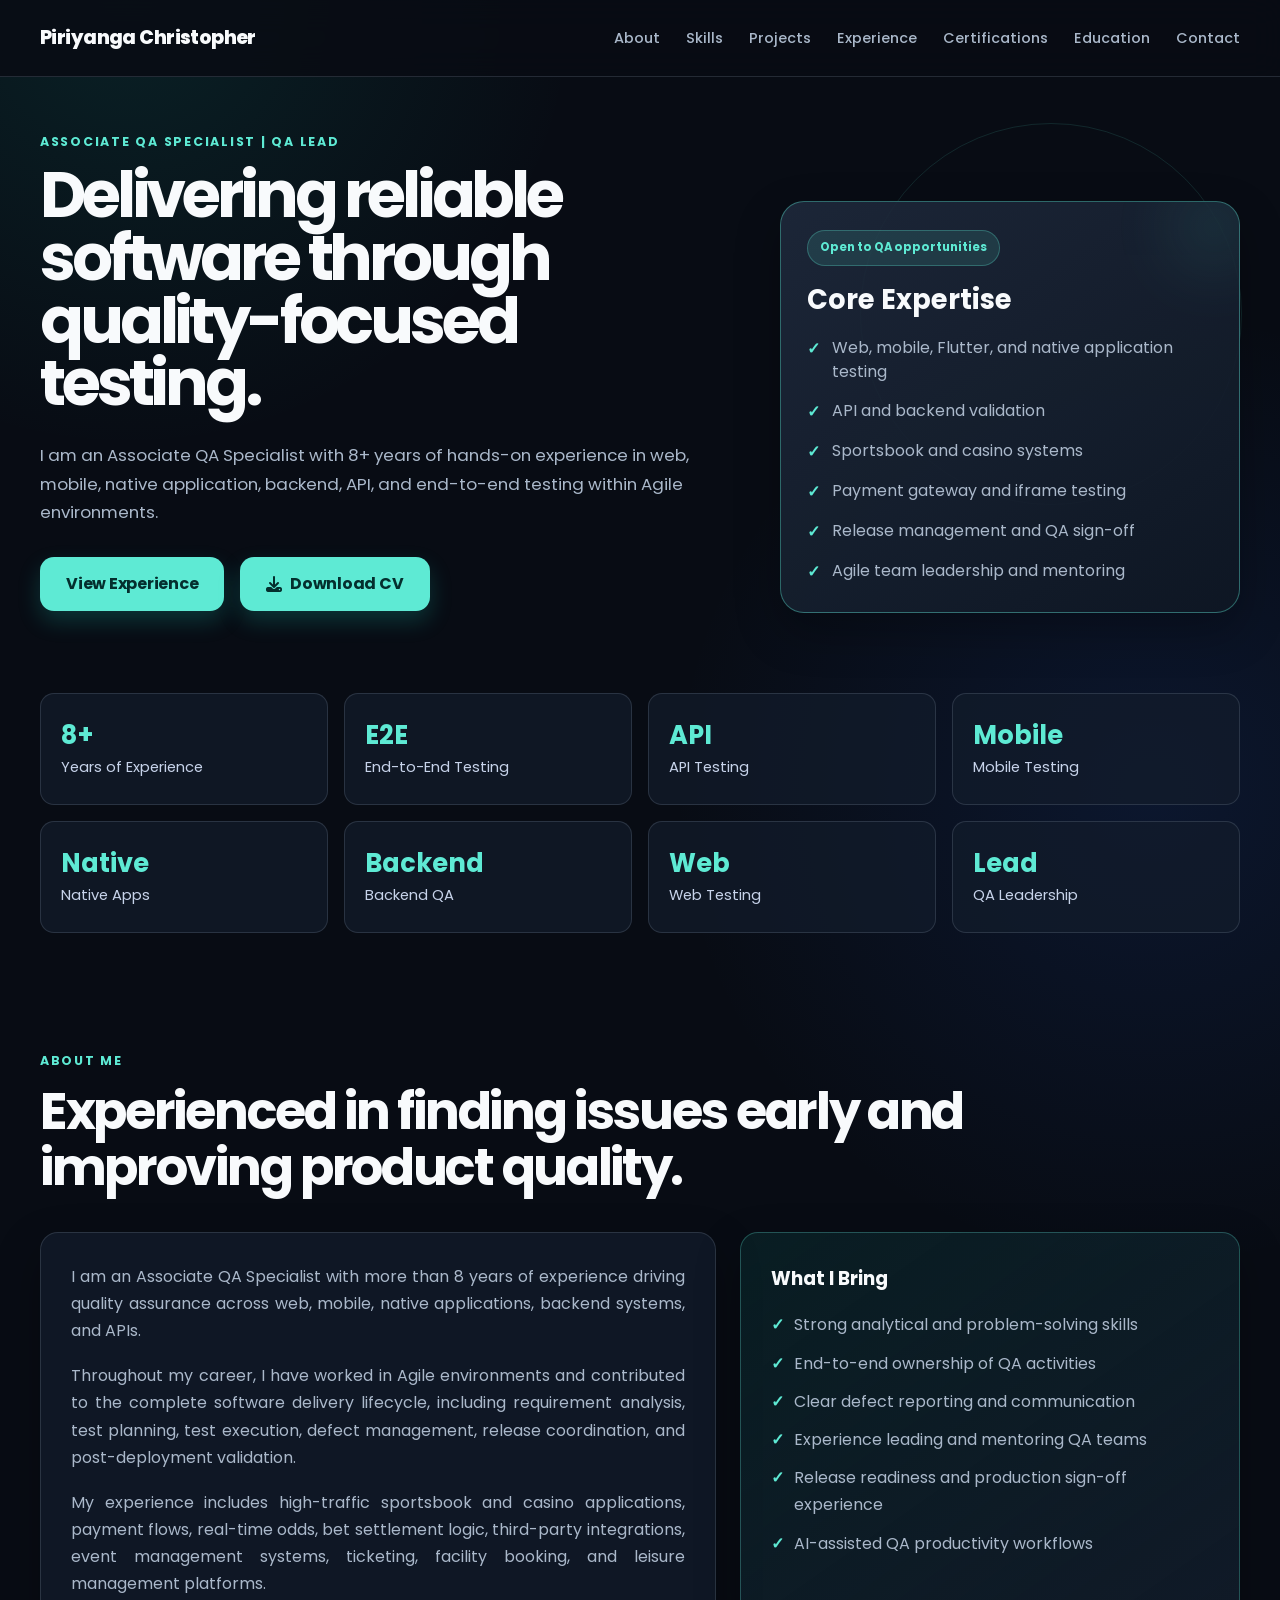
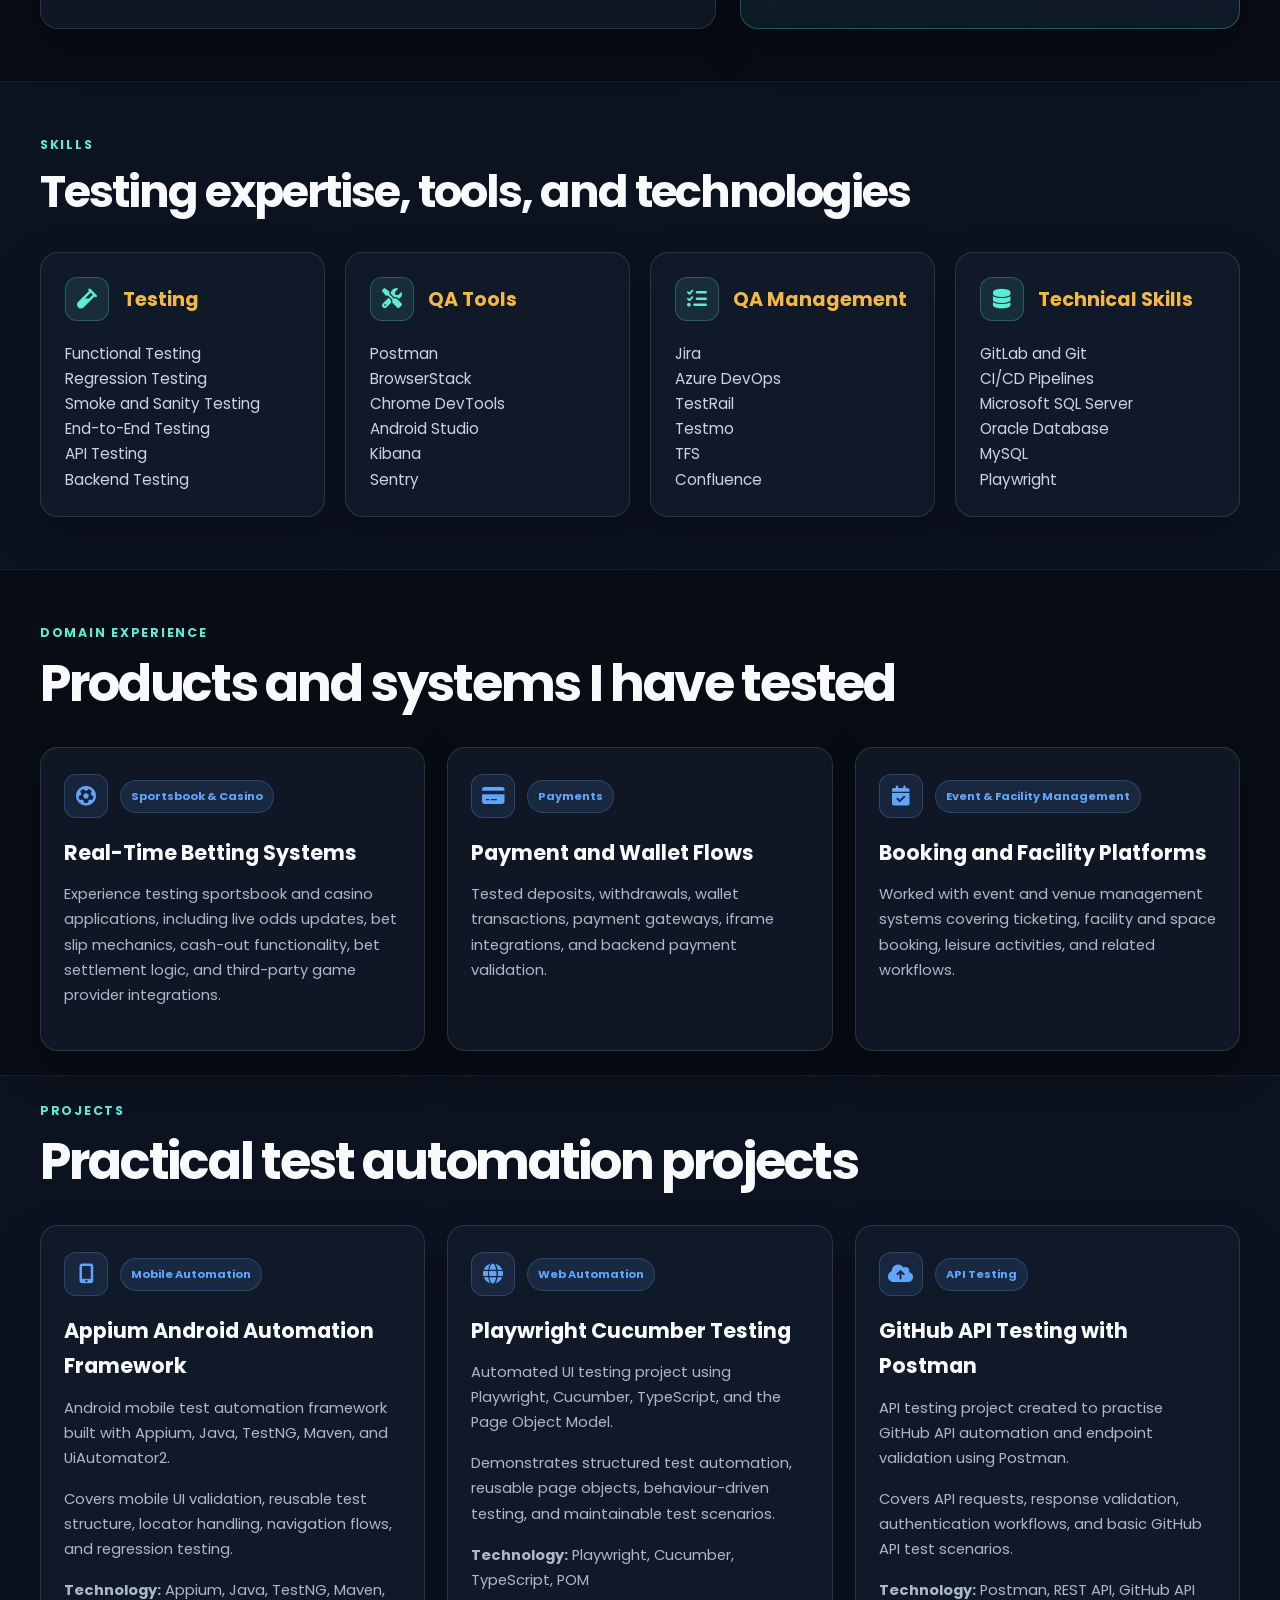
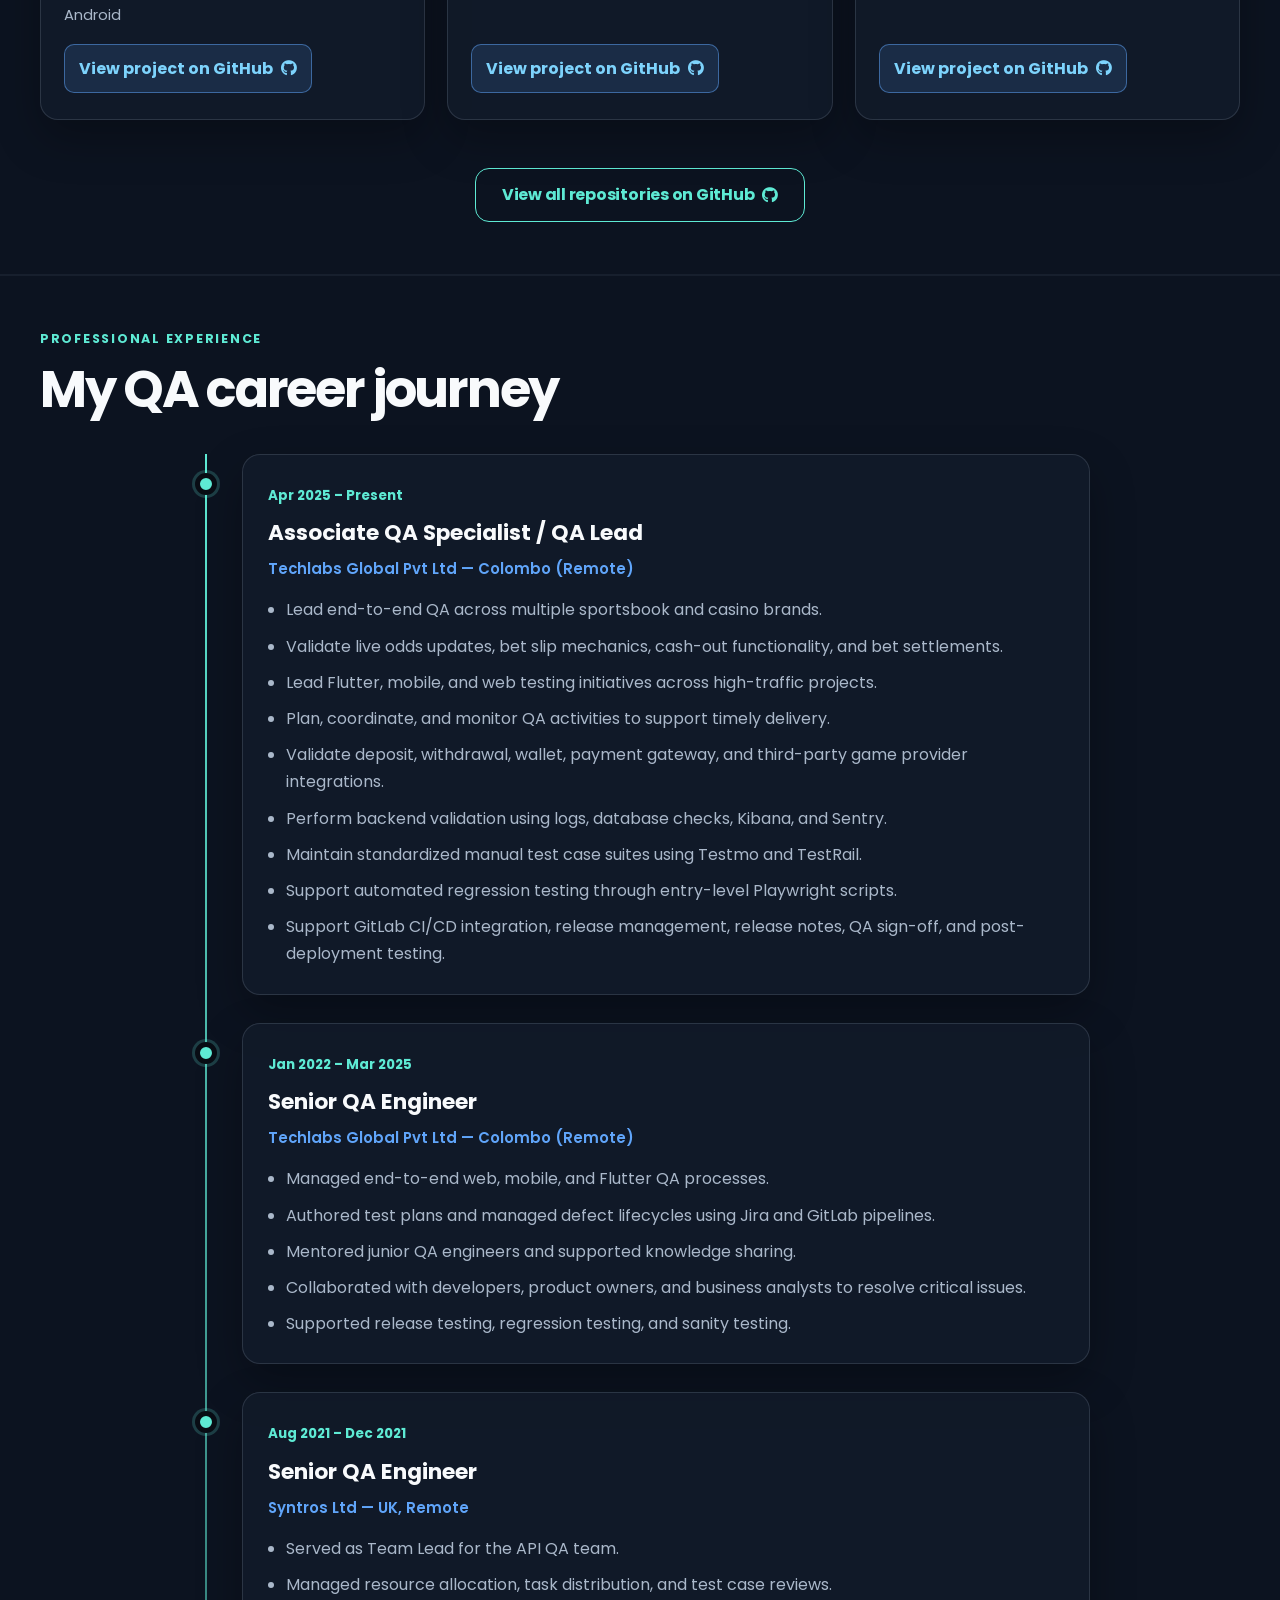
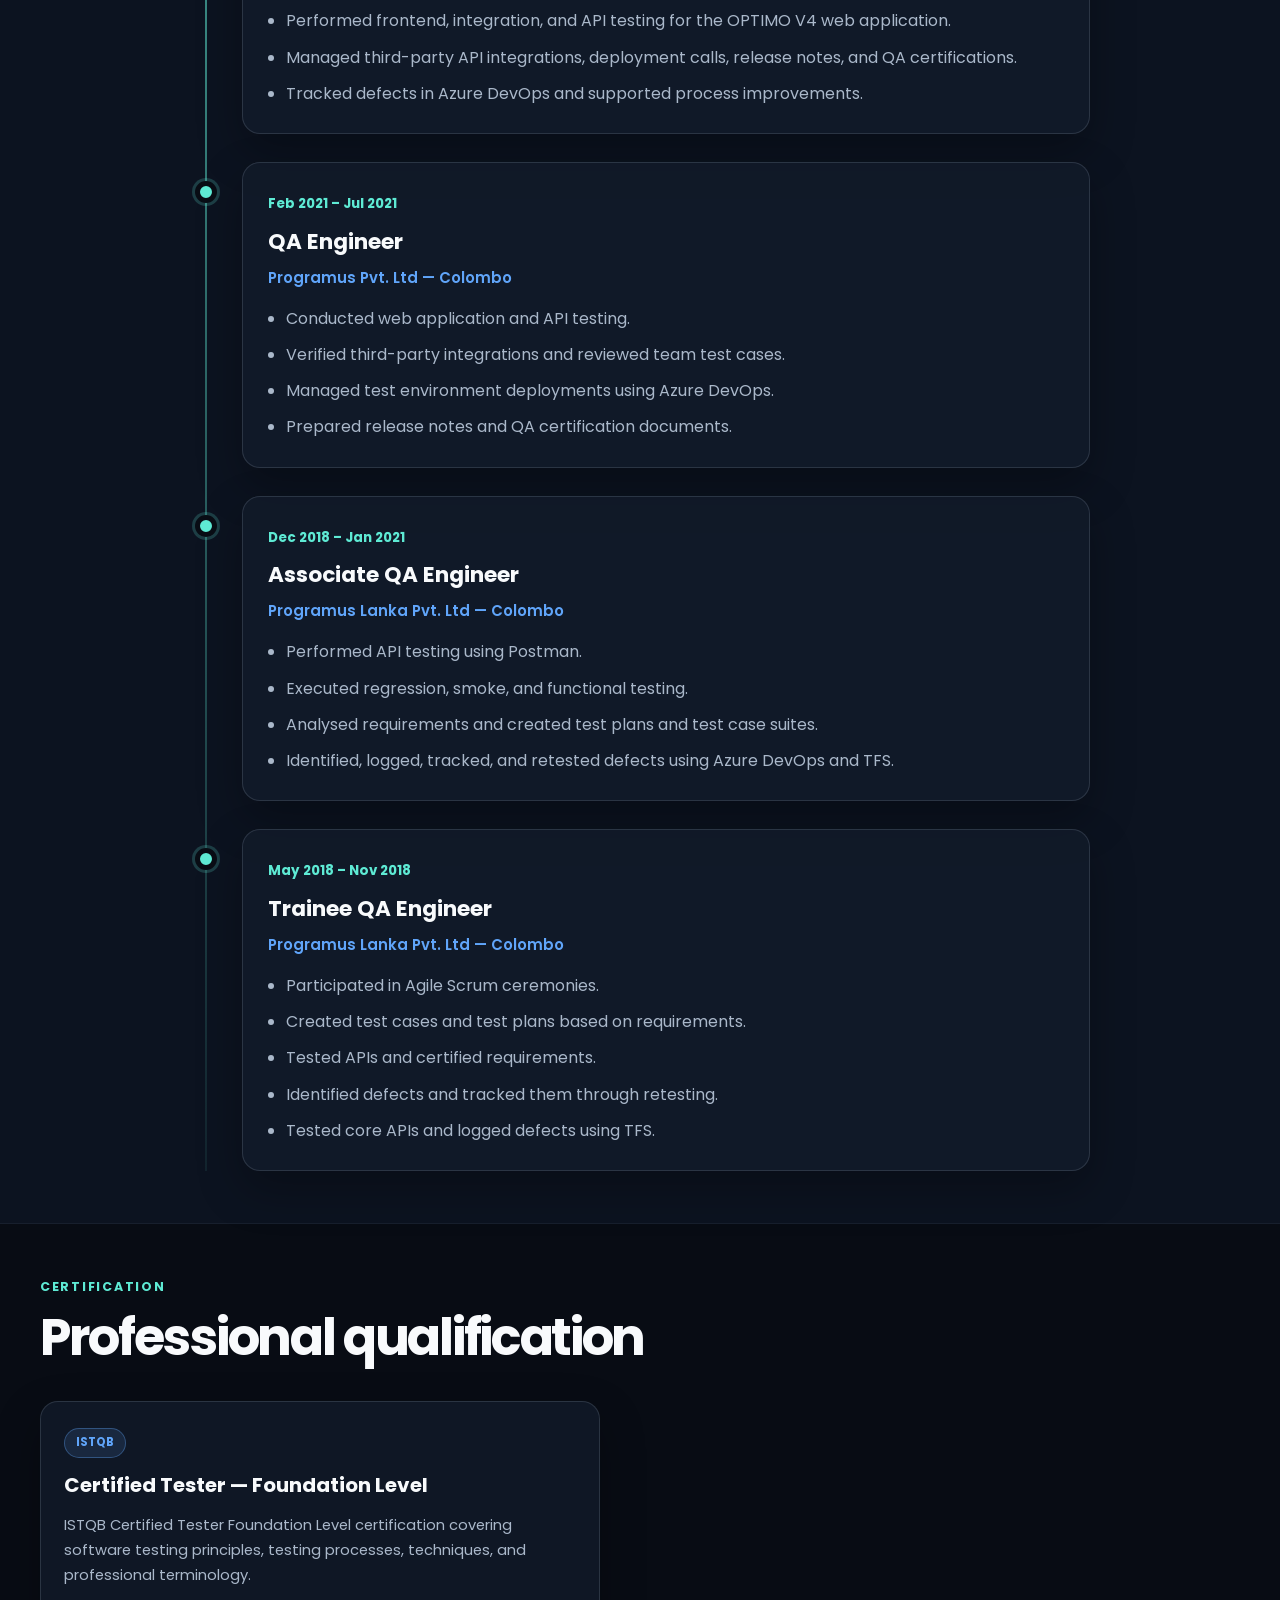
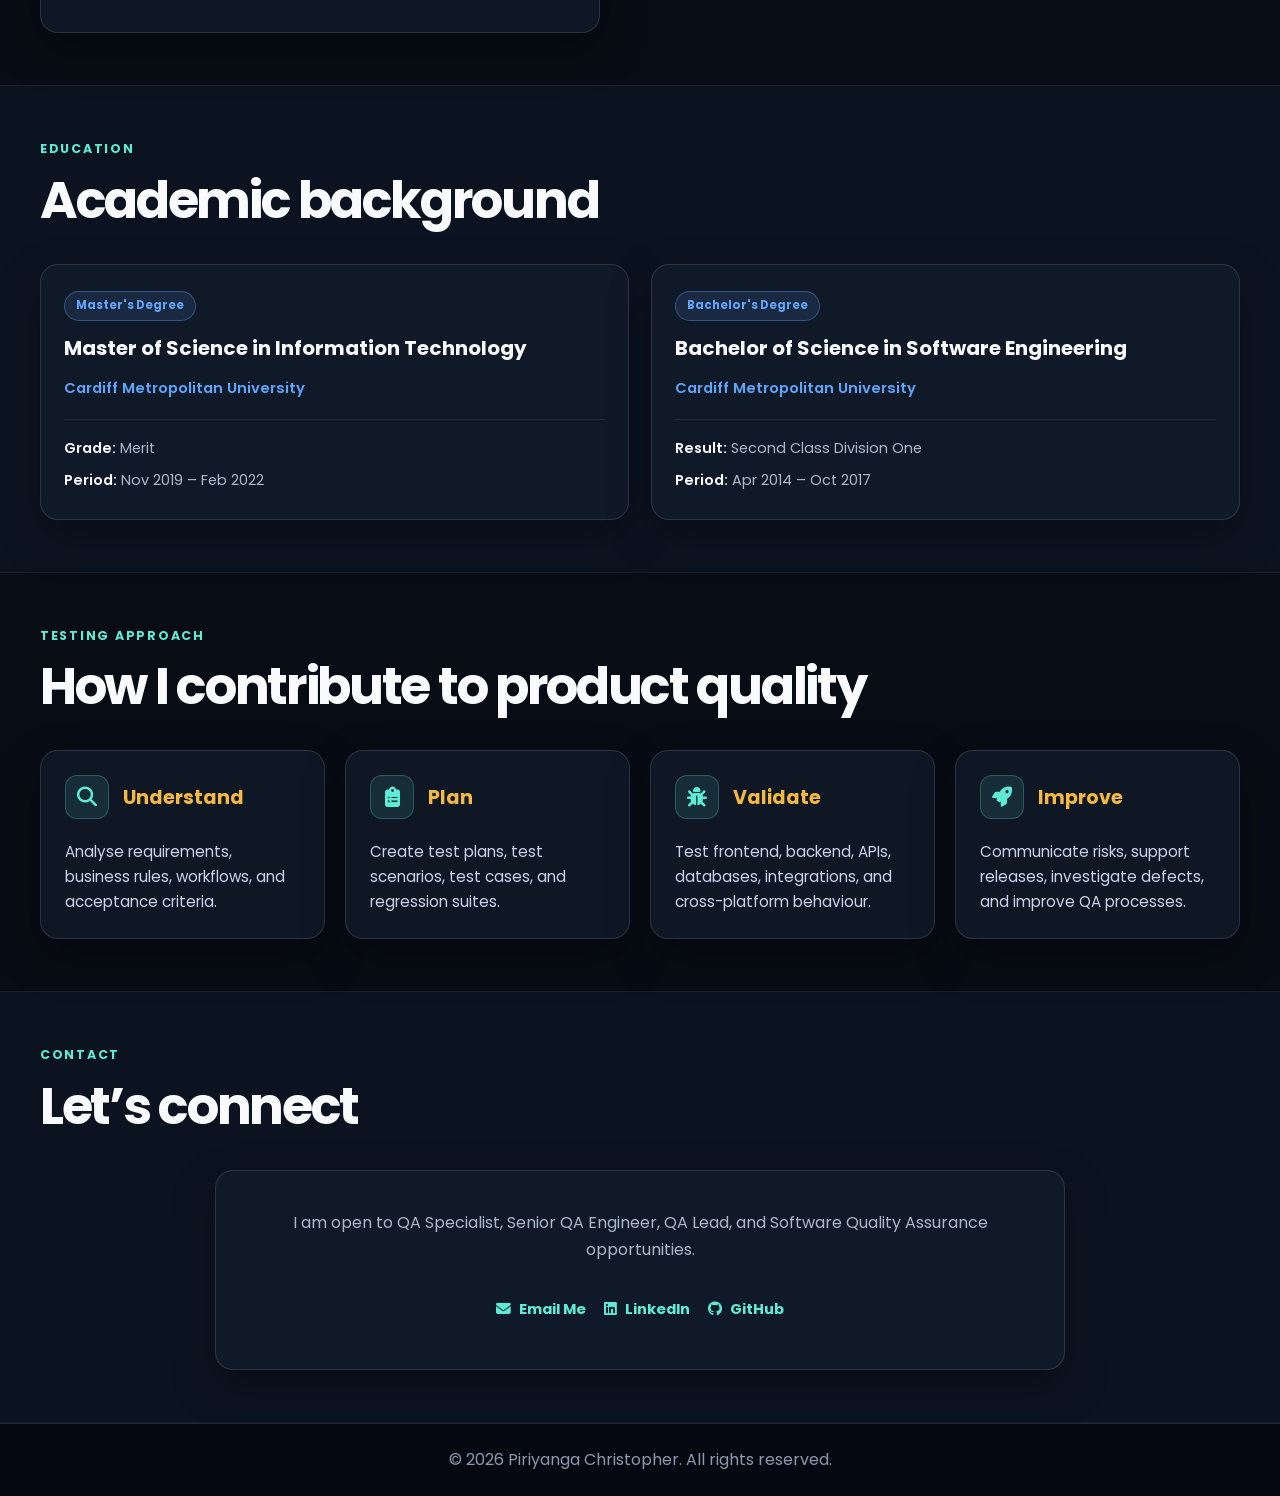
==== commit fa2dee17: "Update index.html" ====
--- a/index.html
+++ b/index.html
@@ -481,7 +481,7 @@
 
                 <h3>Associate QA Specialist / QA Lead</h3>
 
-                <p class="company">Sportserve — Remote</p>
+                <p class="company">Techlabs Global Pvt Ltd — Colombo (Remote)</p>
 
                 <ul>
                   <li>
@@ -539,7 +539,7 @@
 
                 <h3>Senior QA Engineer</h3>
 
-                <p class="company">Sportserve — Remote</p>
+                <p class="company">Techlabs Global Pvt Ltd — Colombo (Remote)</p>
 
                 <ul>
                   <li>
